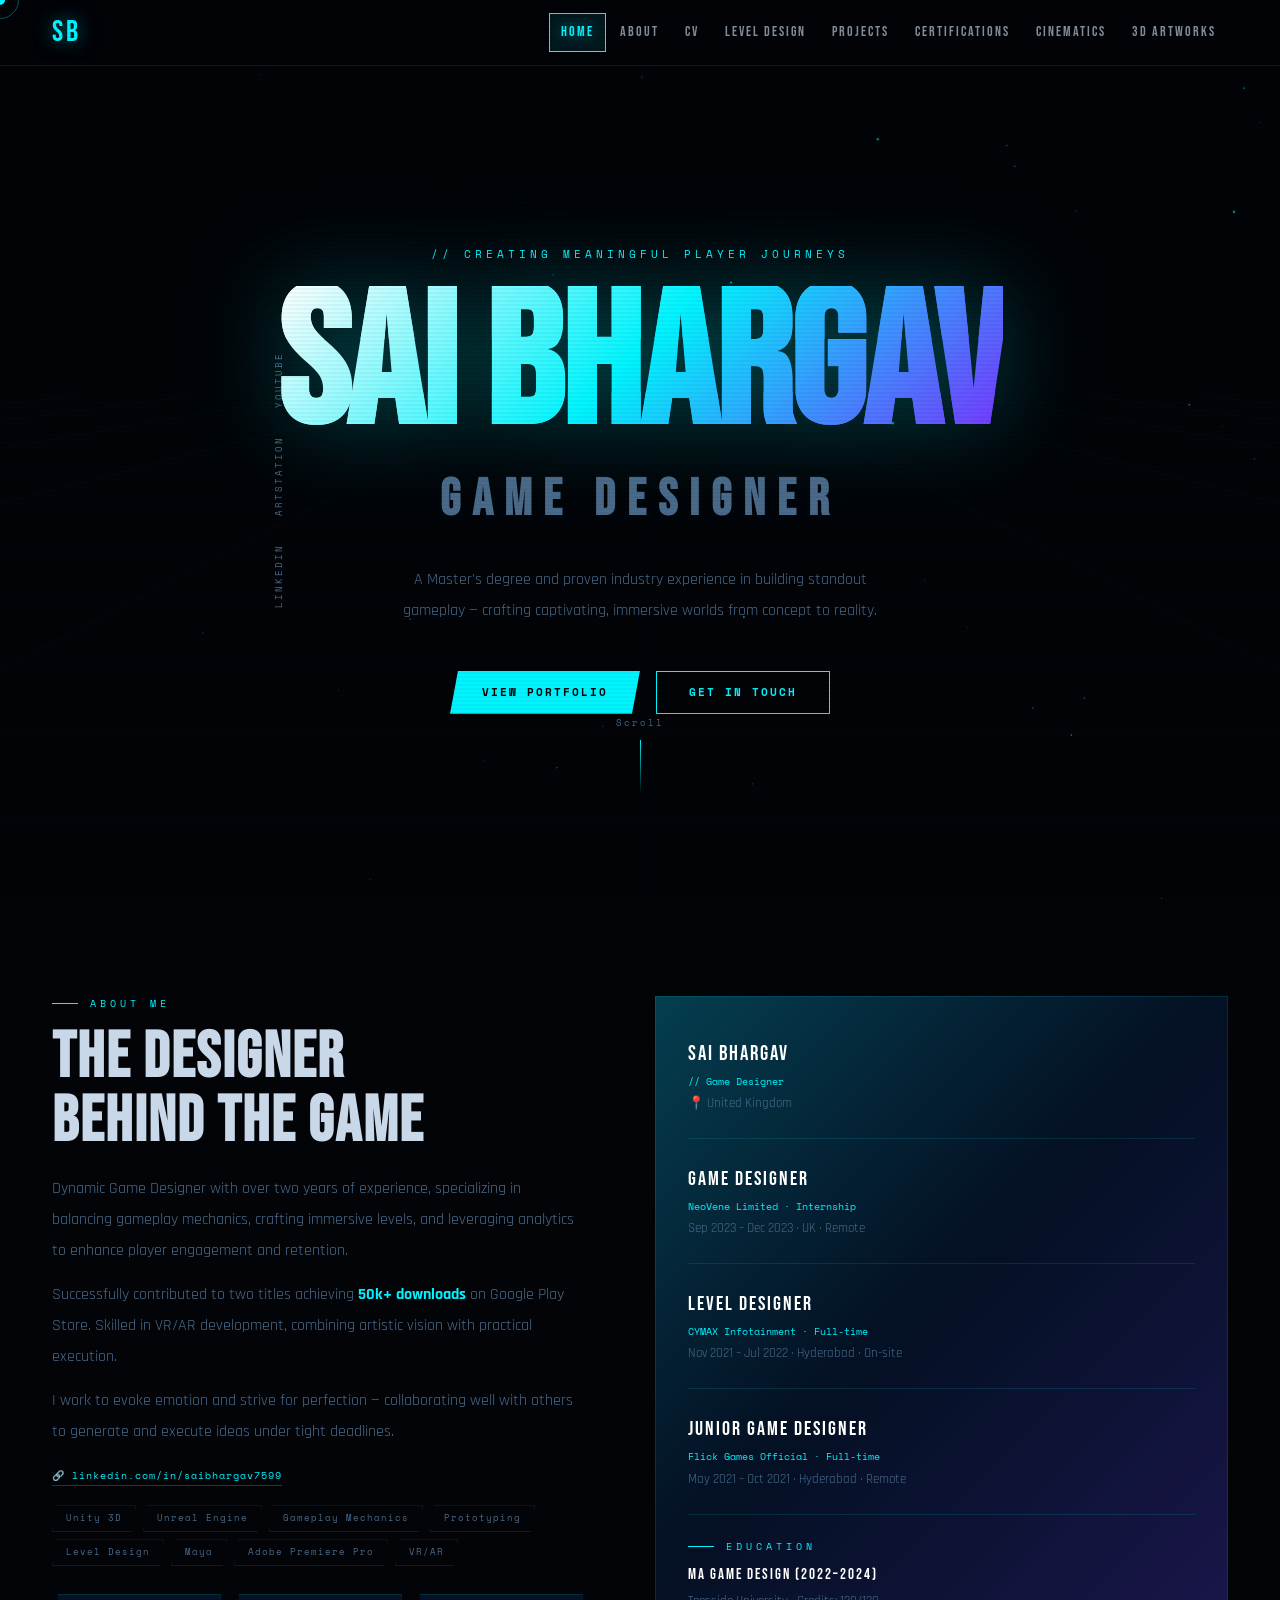
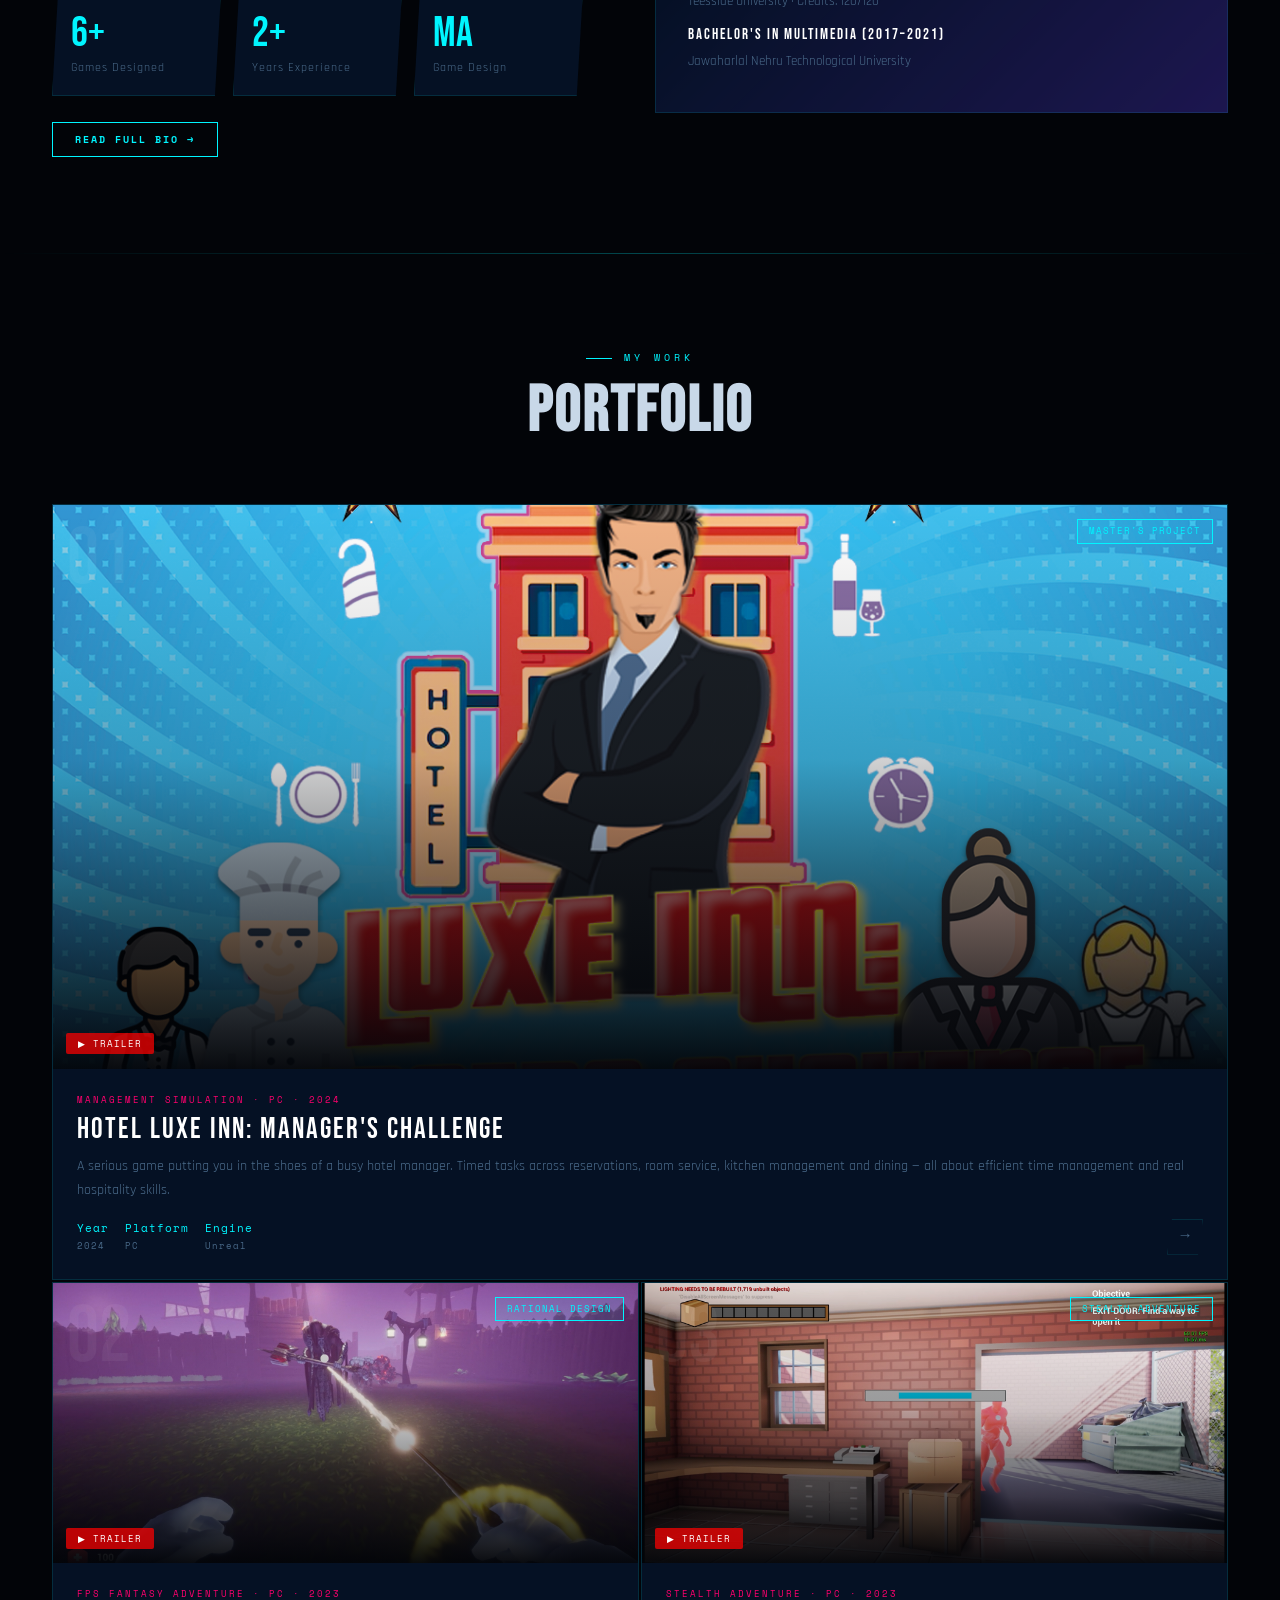
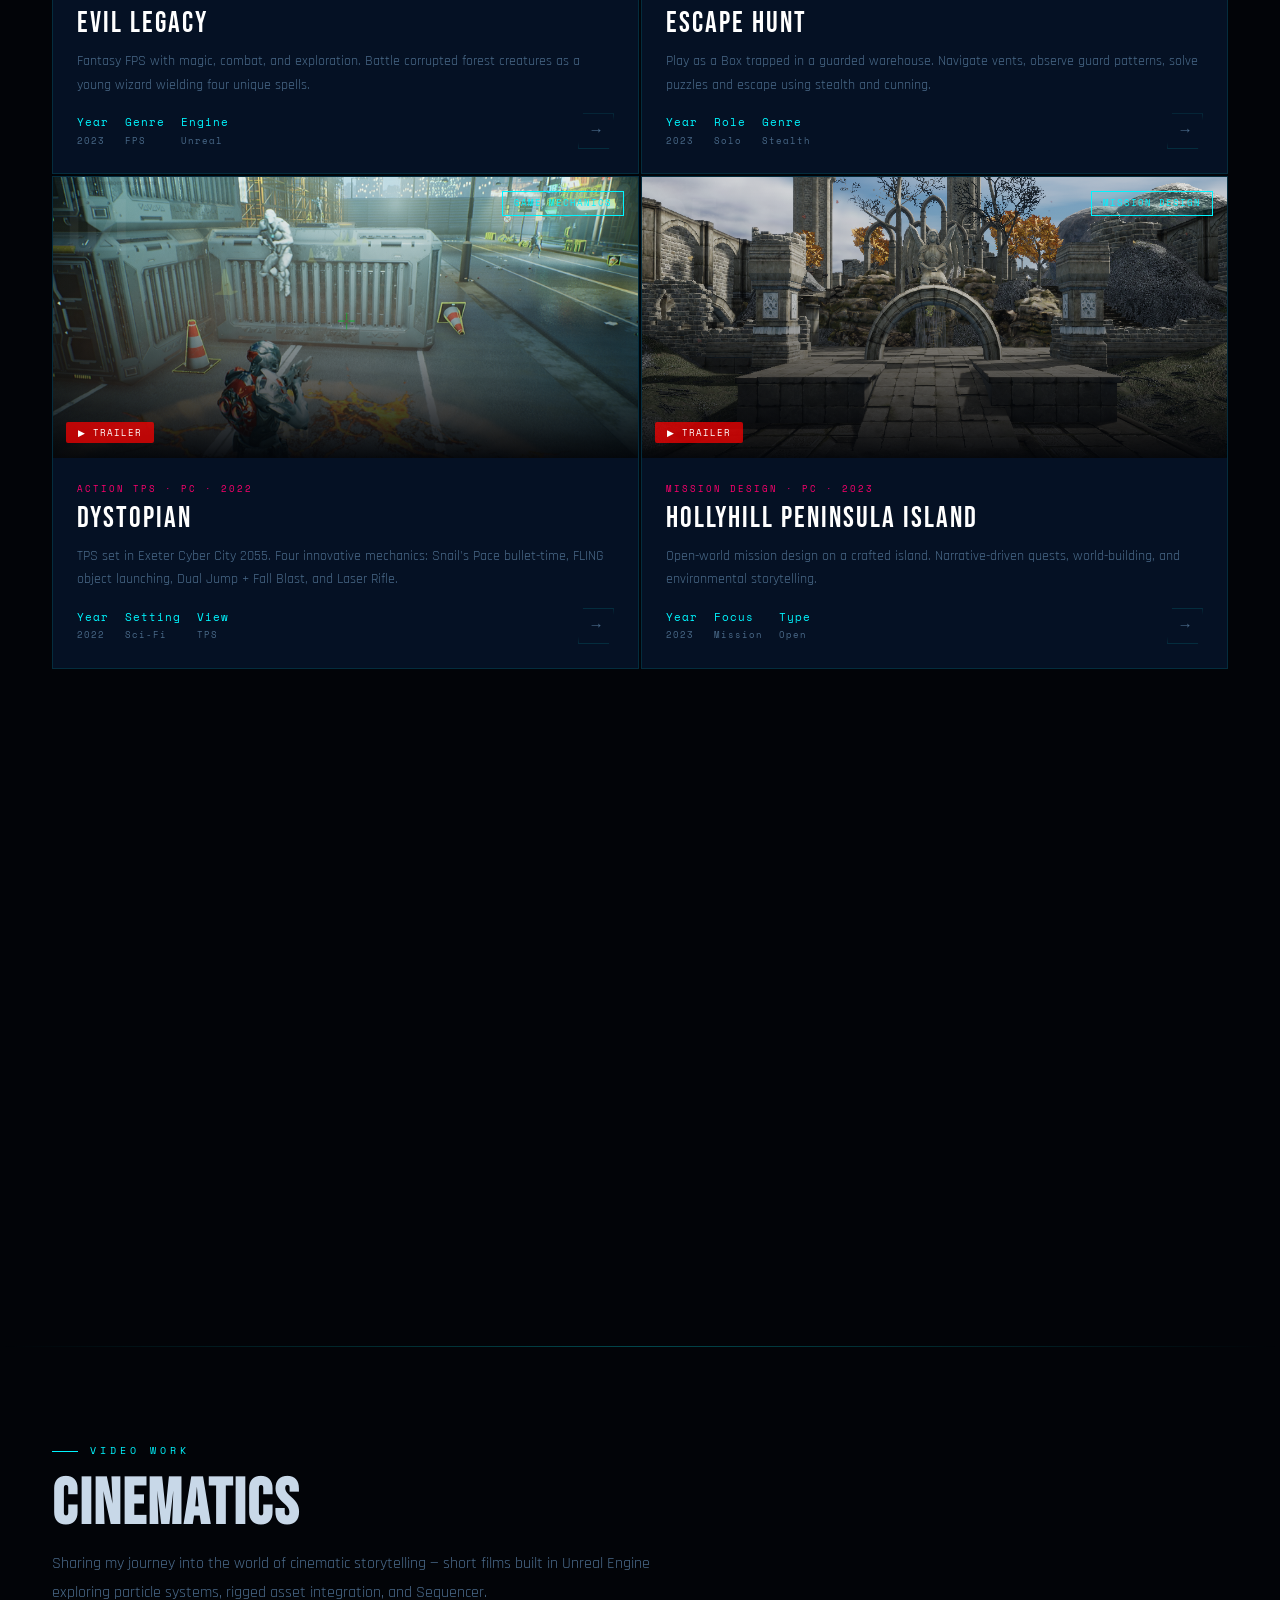
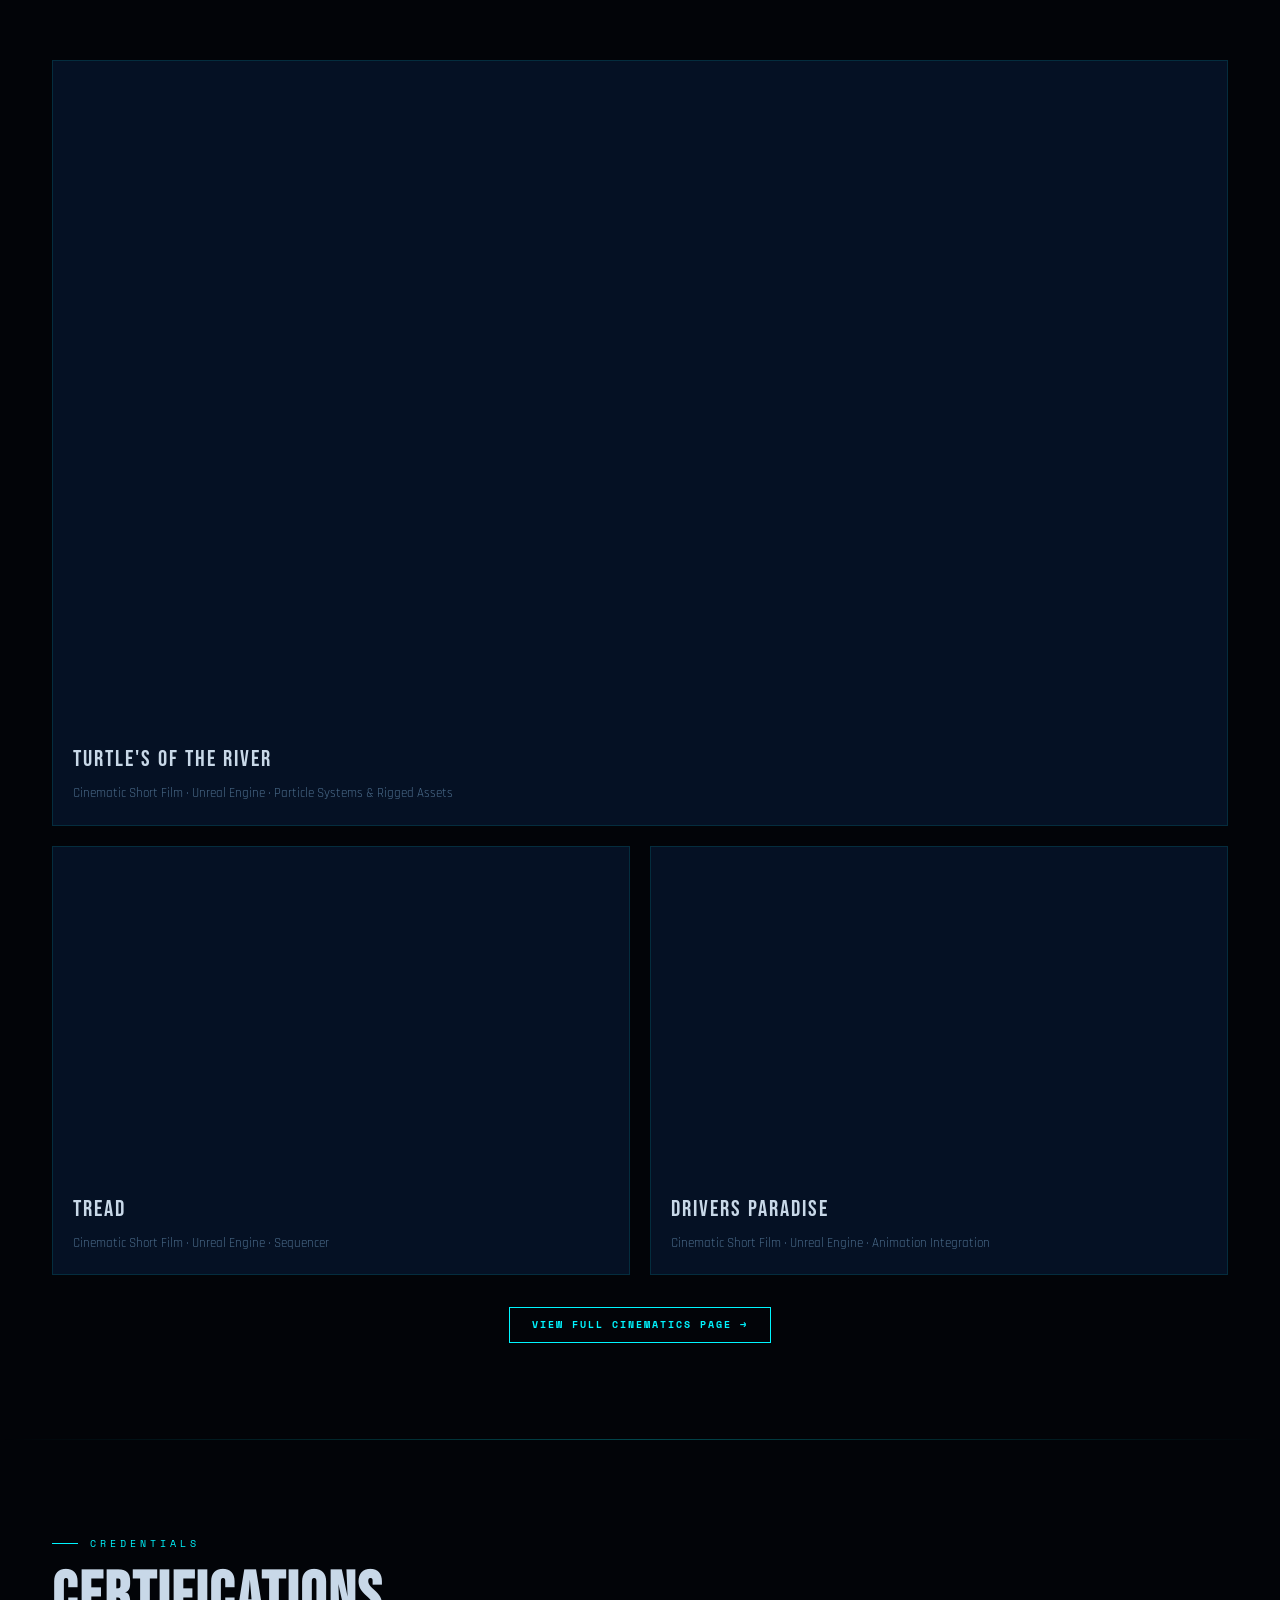
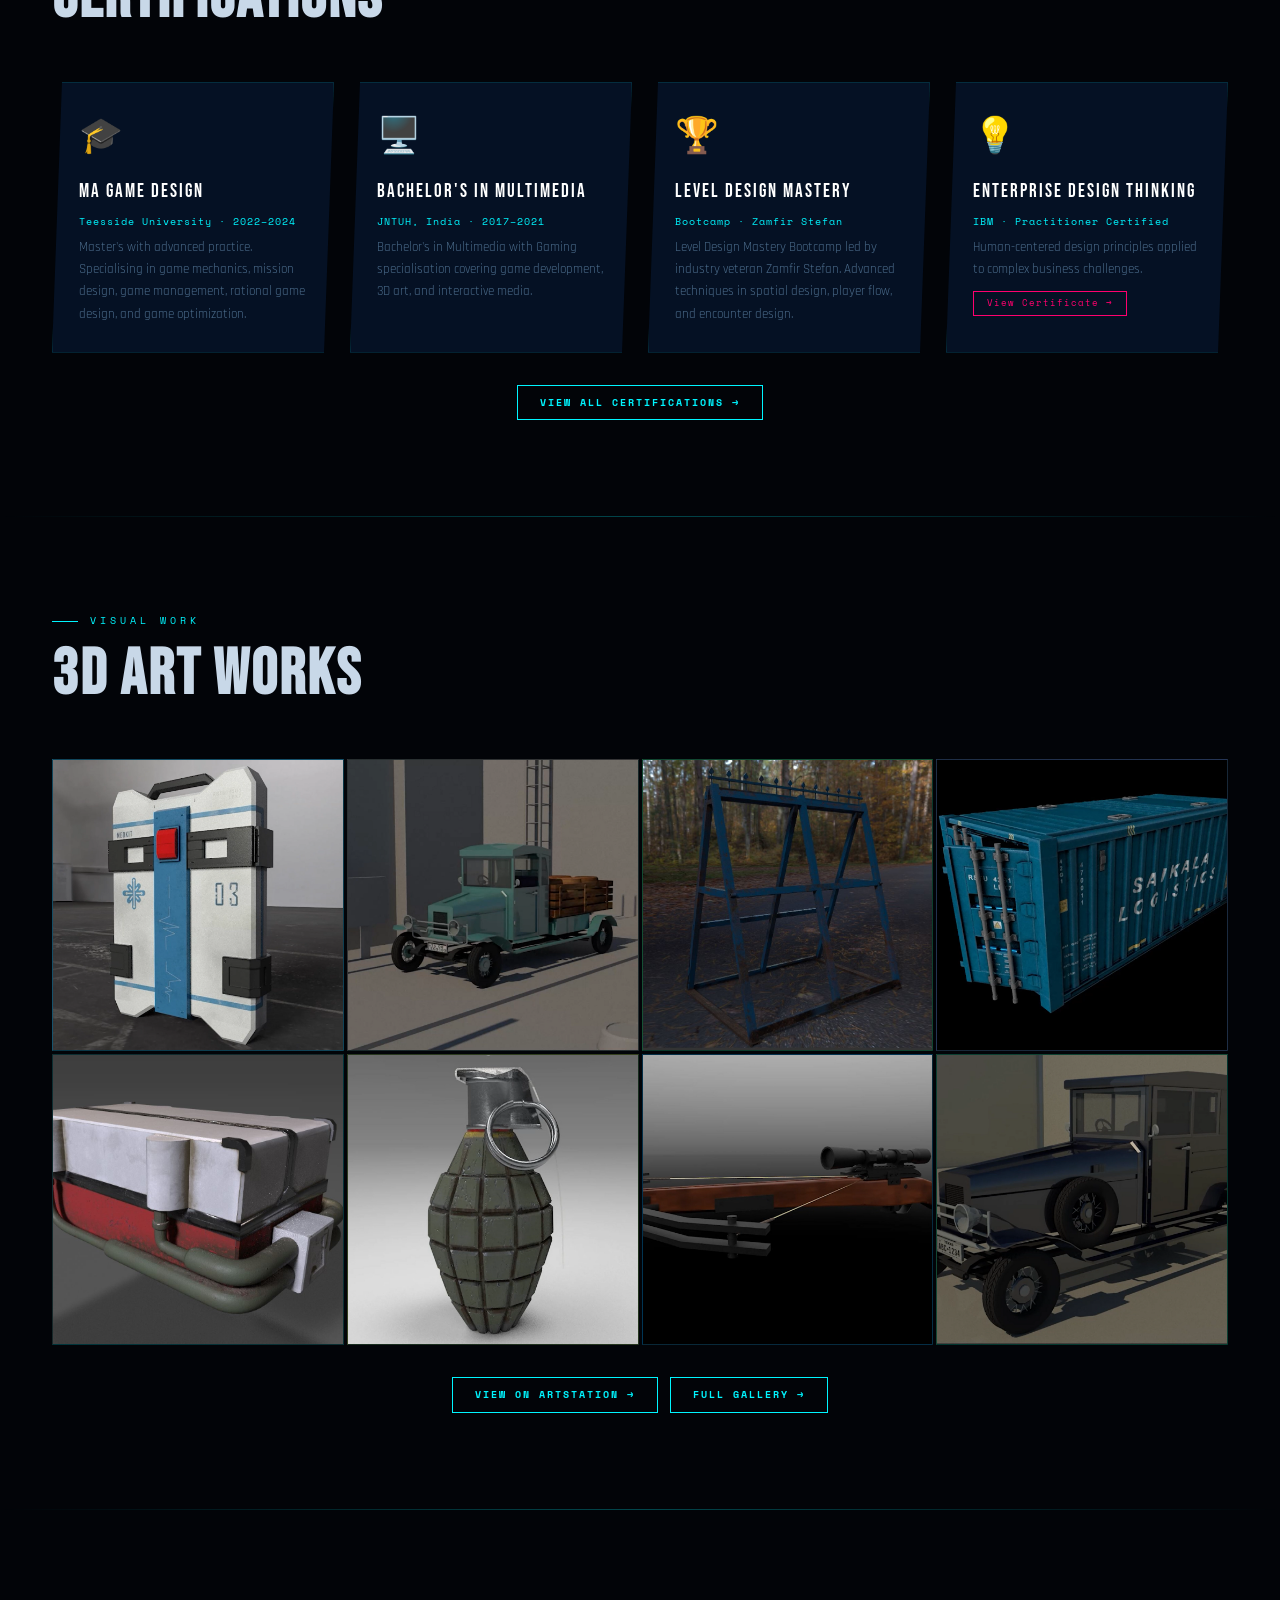
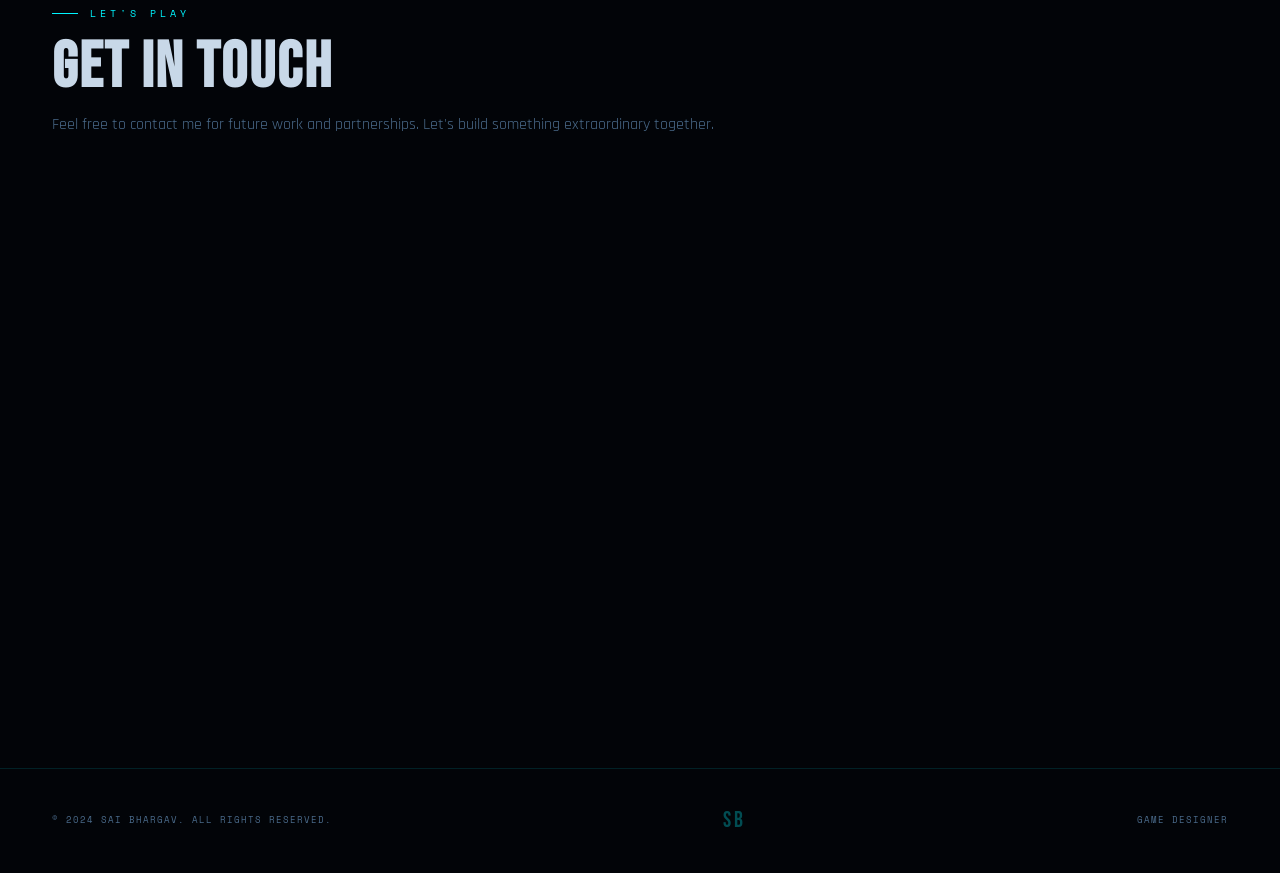
==== index.html @ f1080374 "Update index.html" ====
<!DOCTYPE html>
<html lang="en">
<head>
<meta charset="UTF-8"><meta name="viewport" content="width=device-width,initial-scale=1">
<title>Sai Bhargav — Game Designer</title>
<meta name="description" content="Sai Bhargav — Game Designer. MA Game Design. Unity · Unreal · Level Design.">
<link rel="stylesheet" href="assets/shared.css">
<style>
/* HERO */
#home{min-height:100vh;display:flex;align-items:center;justify-content:center;padding:140px 52px 80px;overflow:hidden;position:relative;z-index:1}
.hero-inner{text-align:center;position:relative;max-width:900px}
.hero-tag{font-family:'Space Mono',monospace;font-size:.68rem;letter-spacing:4px;color:var(--c);text-transform:uppercase;margin-bottom:22px;display:block;opacity:0;animation:fu .8s .2s forwards}
.hero-name{font-family:'Bebas Neue',sans-serif;font-size:clamp(5rem,15vw,14rem);line-height:.84;letter-spacing:-2px;position:relative;background:linear-gradient(135deg,#fff 0%,var(--c) 48%,var(--c3) 100%);-webkit-background-clip:text;-webkit-text-fill-color:transparent;background-clip:text;filter:drop-shadow(0 0 46px rgba(0,245,255,.28));opacity:0;animation:fu .8s .4s forwards}
.hero-name::before,.hero-name::after{content:attr(data-t);position:absolute;inset:0;background:inherit;-webkit-background-clip:text;background-clip:text;-webkit-text-fill-color:transparent}
.hero-name::before{animation:g1 5s infinite;clip-path:polygon(0 0,100% 0,100% 33%,0 33%)}
.hero-name::after{animation:g2 5s infinite;clip-path:polygon(0 66%,100% 66%,100% 100%,0 100%)}
.hero-sub-t{font-family:'Bebas Neue',sans-serif;font-size:clamp(1.5rem,4vw,3.2rem);letter-spacing:12px;color:var(--dim);margin-top:12px;opacity:0;animation:fu .8s .6s forwards}
.hero-desc{margin:24px auto 0;font-size:1.02rem;color:var(--dim);max-width:500px;line-height:1.9;opacity:0;animation:fu .8s .8s forwards}
.hero-ctas{margin-top:44px;display:flex;gap:16px;justify-content:center;flex-wrap:wrap;opacity:0;animation:fu .8s 1s forwards}
.hero-soc{position:absolute;left:-126px;top:50%;transform:translateY(-50%) rotate(-90deg);display:flex;gap:28px;opacity:0;animation:fi 1s 1.3s forwards}
.hero-soc a{font-family:'Space Mono',monospace;font-size:.56rem;letter-spacing:2px;color:var(--dim);text-transform:uppercase;transition:color .3s}
.hero-soc a:hover{color:var(--c)}
.scroll-hint{position:absolute;bottom:-80px;left:50%;transform:translateX(-50%);display:flex;flex-direction:column;align-items:center;gap:9px;opacity:0;animation:fi 1s 1.6s forwards}
.scroll-hint span{font-family:'Space Mono',monospace;font-size:.56rem;letter-spacing:2px;color:var(--dim)}
.scroll-line{width:1px;height:54px;background:linear-gradient(to bottom,var(--c),transparent);animation:sp 2s infinite}

/* ABOUT */
#about .inner{display:grid;grid-template-columns:1fr 1.08fr;gap:72px;align-items:start}
.about-text p{font-size:1.02rem;color:var(--dim);line-height:1.9;margin-bottom:13px}
.tags{display:flex;flex-wrap:wrap;gap:7px;margin-top:18px}
.tag{padding:5px 13px;border:1px solid var(--bdr);font-family:'Space Mono',monospace;font-size:.58rem;color:var(--dim);letter-spacing:1px;clip-path:polygon(4px 0%,100% 0%,calc(100% - 4px) 100%,0% 100%);transition:all .3s}
.tag:hover{border-color:var(--c);color:var(--c);background:rgba(0,245,255,.05)}
.stats{display:grid;grid-template-columns:repeat(3,1fr);gap:12px;margin-top:28px}
.stat{border:1px solid var(--bdr);padding:18px;background:var(--card);clip-path:polygon(6px 0%,100% 0%,calc(100% - 6px) 100%,0% 100%);transition:border-color .3s,transform .3s}
.stat:hover{border-color:var(--c);transform:translateY(-4px)}
.stat-n{font-family:'Bebas Neue',sans-serif;font-size:2.6rem;color:var(--c);line-height:1}
.stat-l{font-size:.76rem;color:var(--dim);letter-spacing:1px;margin-top:3px}
/* exp card */
.exp-card{perspective:900px}
.exp-card-inner{padding:40px 32px;background:var(--card);border:1px solid var(--bdr);transform-style:preserve-3d;transition:transform .12s;position:relative}
.exp-card-inner::before{content:'';position:absolute;inset:-1px;z-index:-1;background:linear-gradient(135deg,var(--c),transparent 44%,var(--c3));opacity:.2}
.exp-item{margin-bottom:24px;padding-bottom:24px;border-bottom:1px solid var(--bdr)}
.exp-item:last-child{border:none;margin:0;padding:0}
.exp-role{font-family:'Bebas Neue',sans-serif;font-size:1.28rem;letter-spacing:2px;color:#fff}
.exp-co{font-family:'Space Mono',monospace;font-size:.64rem;color:var(--c);margin-top:3px}
.exp-per{font-size:.82rem;color:var(--dim);margin-top:3px}

/* PORTFOLIO GRID */
#portfolio .ph{text-align:center;margin-bottom:60px}
.games{display:grid;grid-template-columns:repeat(2,1fr);gap:2px}
.gc{position:relative;overflow:hidden;background:var(--card);border:1px solid var(--bdr);cursor:pointer;transform-style:preserve-3d;transition:border-color .4s,transform .4s,box-shadow .4s}
.gc:hover{border-color:var(--c);transform:translateY(-7px) scale(1.01);box-shadow:var(--glow)}
.gc.s2{grid-column:span 2}
.gt{width:100%;padding-top:48%;position:relative;overflow:hidden}
.gt-bg{position:absolute;inset:0;transition:transform .6s;background-size:cover;background-position:center}
.gc:hover .gt-bg{transform:scale(1.07)}
.gt-ov{position:absolute;inset:0;background:linear-gradient(to top,rgba(2,4,8,.97) 0%,rgba(2,4,8,.18) 55%,transparent 100%)}
.gt-n{position:absolute;top:14px;left:14px;font-family:'Bebas Neue',sans-serif;font-size:5rem;color:rgba(255,255,255,.05);line-height:1;z-index:1}
.gt-b{position:absolute;top:14px;right:14px;padding:4px 11px;background:rgba(0,245,255,.08);border:1px solid var(--c);font-family:'Space Mono',monospace;font-size:.56rem;color:var(--c);letter-spacing:1px;z-index:2}
.gt-yt{position:absolute;bottom:13px;left:13px;z-index:3}
.yt-pill{padding:4px 12px;background:rgba(255,0,0,.72);font-family:'Space Mono',monospace;font-size:.54rem;color:#fff;letter-spacing:1px;border-radius:2px;text-decoration:none;transition:background .3s}
.yt-pill:hover{background:rgba(255,0,0,1)}
.gi{padding:24px}
.gi-genre{font-family:'Space Mono',monospace;font-size:.58rem;color:var(--c2);letter-spacing:2px;text-transform:uppercase;margin-bottom:6px}
.gi-name{font-family:'Bebas Neue',sans-serif;font-size:1.8rem;letter-spacing:2px;color:#fff;line-height:1.1;margin-bottom:10px}
.gi-desc{font-size:.87rem;color:var(--dim);line-height:1.7;margin-bottom:16px;display:-webkit-box;-webkit-line-clamp:3;-webkit-box-orient:vertical;overflow:hidden}
.gi-meta{display:flex;gap:16px;align-items:center}
.gmi{font-family:'Space Mono',monospace;font-size:.56rem;color:var(--dim);letter-spacing:1px}
.gmi span{color:var(--c);display:block;font-size:.68rem;margin-bottom:2px}
.garr{margin-left:auto;width:36px;height:36px;border:1px solid var(--bdr);display:flex;align-items:center;justify-content:center;clip-path:polygon(5px 0%,100% 0%,calc(100% - 5px) 100%,0% 100%);transition:all .3s;color:var(--dim);font-size:.95rem}
.gc:hover .garr{background:var(--c);color:var(--bg);border-color:var(--c)}

/* CINEMATICS */
#cinematics .cg{display:grid;grid-template-columns:1fr 1fr;gap:20px;margin-top:52px}
.vc{border:1px solid var(--bdr);background:var(--card);overflow:hidden;transition:border-color .3s,transform .3s}
.vc:hover{border-color:var(--c);transform:translateY(-4px);box-shadow:var(--glow)}
.vc.big{grid-column:span 2}
.vt{width:100%;padding-top:56.25%;position:relative}
.vt iframe{position:absolute;inset:0;width:100%;height:100%;border:none}
.vi{padding:20px}
.vi-t{font-family:'Bebas Neue',sans-serif;font-size:1.45rem;letter-spacing:2px;margin-bottom:5px}
.vi-s{font-size:.84rem;color:var(--dim)}

/* CERTS */
.cert-grid{display:grid;grid-template-columns:repeat(auto-fill,minmax(250px,1fr));gap:16px;margin-top:52px}
.cert-card{padding:26px;background:var(--card);border:1px solid var(--bdr);clip-path:polygon(10px 0%,100% 0%,calc(100% - 10px) 100%,0% 100%);transition:all .32s;position:relative;overflow:hidden}
.cert-card::before{content:'';position:absolute;top:0;left:0;right:0;height:2px;background:linear-gradient(to right,var(--c),var(--c3));transform:scaleX(0);transition:transform .4s;transform-origin:left}
.cert-card:hover{border-color:var(--c);transform:translateY(-4px);box-shadow:var(--glow)}
.cert-card:hover::before{transform:scaleX(1)}
.cert-icon{font-size:2.2rem;margin-bottom:12px}
.cert-name{font-family:'Bebas Neue',sans-serif;font-size:1.2rem;letter-spacing:2px;color:#fff;margin-bottom:6px}
.cert-iss{font-family:'Space Mono',monospace;font-size:.6rem;color:var(--c);letter-spacing:1px;margin-bottom:8px}
.cert-desc{font-size:.84rem;color:var(--dim);line-height:1.65}
.cert-link{display:inline-block;margin-top:10px;padding:4px 13px;border:1px solid var(--c2);font-family:'Space Mono',monospace;font-size:.56rem;color:var(--c2);letter-spacing:1px;transition:all .3s}
.cert-link:hover{background:var(--c2);color:var(--bg)}

/* 3D ART */
.art-grid{display:grid;grid-template-columns:repeat(4,1fr);gap:3px;margin-top:52px}
.art-item{position:relative;overflow:hidden;aspect-ratio:1;background:var(--card);border:1px solid var(--bdr);cursor:zoom-in;transition:all .4s}
.art-item:hover{border-color:var(--c);z-index:2;transform:scale(1.03)}
.art-thumb{width:100%;height:100%;object-fit:cover;display:block;transition:transform .5s;position:absolute;inset:0}
.art-item:hover .art-thumb{transform:scale(1.1)}
.art-ov{position:absolute;inset:0;background:linear-gradient(to top,rgba(2,4,8,.92),transparent);opacity:0;transition:opacity .3s;display:flex;flex-direction:column;align-items:center;justify-content:flex-end;padding:14px;text-align:center}
.art-item:hover .art-ov{opacity:1}
.art-label{font-family:'Bebas Neue',sans-serif;font-size:1rem;letter-spacing:2px;color:#fff;margin-bottom:4px}
.art-sub{font-family:'Space Mono',monospace;font-size:.54rem;color:var(--c);letter-spacing:1px}
/* fallback gradients */
.a1{background:linear-gradient(135deg,#0a1a2a,#1a3d5a)}
.a2{background:linear-gradient(135deg,#1a0a0a,#3d1a1a)}
.a3{background:linear-gradient(135deg,#0a1a0a,#1a3d1a)}
.a4{background:linear-gradient(135deg,#1a0a1a,#2a1a3d)}
.a5{background:linear-gradient(135deg,#001a20,#1a0a0a)}
.a6{background:linear-gradient(135deg,#1a1000,#3d2800)}
.a7{background:linear-gradient(135deg,#0a0a1a,#001a3d)}
.a8{background:linear-gradient(135deg,#001810,#183018)}

/* CONTACT */
#contact .cg{display:grid;grid-template-columns:1fr 1fr;gap:52px;margin-top:52px}
.ci{margin-bottom:24px}
.ci-l{font-family:'Space Mono',monospace;font-size:.57rem;color:var(--dim);letter-spacing:2px;text-transform:uppercase;margin-bottom:6px}
.ci-v{font-family:'Bebas Neue',sans-serif;font-size:1.2rem;letter-spacing:2px;color:var(--c)}
.cl{display:flex;flex-direction:column;gap:10px;margin-top:24px}
.clink{padding:11px 18px;border:1px solid var(--bdr);display:flex;align-items:center;gap:10px;color:var(--txt);font-family:'Space Mono',monospace;font-size:.64rem;letter-spacing:1px;transition:all .3s;clip-path:polygon(5px 0%,100% 0%,calc(100% - 5px) 100%,0% 100%)}
.clink:hover{border-color:var(--c);color:var(--c);background:rgba(0,245,255,.05);transform:translateX(7px)}

/* MODAL */
.modal-ov{position:fixed;inset:0;z-index:700;background:rgba(2,4,8,.96);backdrop-filter:blur(22px);display:flex;align-items:center;justify-content:center;padding:32px;opacity:0;pointer-events:none;transition:opacity .4s}
.modal-ov.open{opacity:1;pointer-events:all}
.modal-box{max-width:860px;width:100%;max-height:90vh;overflow-y:auto;background:var(--bg2);border:1px solid var(--bdr);transform:translateY(26px);transition:transform .4s;scrollbar-width:thin;scrollbar-color:var(--c) transparent}
.modal-ov.open .modal-box{transform:translateY(0)}
.modal-hero{width:100%;padding-top:40%;position:relative;overflow:hidden}
.modal-hero img{position:absolute;inset:0;width:100%;height:100%;object-fit:cover;filter:brightness(.5)}
.mhov{position:absolute;inset:0;background:linear-gradient(to top,var(--bg2) 0%,transparent 60%)}
.mx{position:absolute;top:14px;right:14px;z-index:10;width:42px;height:42px;background:rgba(2,4,8,.85);border:1px solid var(--bdr);color:var(--txt);font-size:1.1rem;cursor:pointer;display:flex;align-items:center;justify-content:center;transition:all .3s}
.mx:hover{border-color:var(--c2);color:var(--c2)}
.mb{padding:32px}
.mtag{display:inline-block;padding:4px 13px;border:1px solid var(--c2);font-family:'Space Mono',monospace;font-size:.56rem;color:var(--c2);letter-spacing:2px;margin-bottom:12px}
.mt{font-family:'Bebas Neue',sans-serif;font-size:clamp(1.9rem,5vw,3.4rem);letter-spacing:3px;line-height:.95;margin-bottom:7px}
.mr{font-family:'Space Mono',monospace;font-size:.64rem;color:var(--c);letter-spacing:2px;margin-bottom:24px}
.mspecs{display:grid;grid-template-columns:repeat(3,1fr);gap:10px;margin-bottom:24px}
.ms{padding:12px;background:rgba(0,245,255,.03);border:1px solid var(--bdr);text-align:center}
.msk{font-family:'Space Mono',monospace;font-size:.5rem;color:var(--dim);letter-spacing:2px;text-transform:uppercase;margin-bottom:5px}
.msv{font-family:'Bebas Neue',sans-serif;font-size:1.15rem;color:var(--c);letter-spacing:2px}
.mdesc{font-size:.97rem;line-height:1.9;color:var(--dim);margin-bottom:24px}
.mmh{font-family:'Bebas Neue',sans-serif;font-size:1.35rem;letter-spacing:3px;color:#fff;margin-bottom:12px;display:flex;align-items:center;gap:12px}
.mmh::after{content:'';flex:1;height:1px;background:var(--bdr)}
.ml{display:flex;flex-direction:column;gap:11px;margin-bottom:24px}
.mech{display:flex;gap:12px;padding:12px;background:rgba(0,245,255,.03);border-left:2px solid var(--c)}
.mech-i{font-size:1.2rem;flex-shrink:0}
.mech-n{font-family:'Bebas Neue',sans-serif;font-size:.98rem;letter-spacing:2px;color:#fff;margin-bottom:3px}
.mech-d{font-size:.82rem;color:var(--dim);line-height:1.55}
.mlinks{display:flex;gap:10px;flex-wrap:wrap;padding-top:20px;border-top:1px solid var(--bdr)}

@media(max-width:860px){
  #about .inner{grid-template-columns:1fr;gap:36px}
  .games{grid-template-columns:1fr}.gc.s2{grid-column:span 1}
  #cinematics .cg{grid-template-columns:1fr}.vc.big{grid-column:span 1}
  .art-grid{grid-template-columns:repeat(2,1fr)}
  #contact .cg{grid-template-columns:1fr}
  .hero-soc{display:none}
  #home{padding:120px 22px 56px}
}
@media(max-width:540px){.art-grid{grid-template-columns:repeat(2,1fr)}}
</style>
</head>
<body>
<div id="cur"></div><div id="crng"></div>
<canvas id="bgc"></canvas>
<div id="pt"></div>

<nav>
  <a href="index.html" class="nav-logo">SB</a>
  <ul class="nav-links">
    <li><a href="#home"  data-s="home" class="act">Home</a></li>
    <li><a href="pages/about.html">About</a></li>
    <li><a href="pages/cv.html">CV</a></li>
    <li><a href="https://saibhargav7599.github.io/operation-blackout/#goal" target="_blank">Level Design</a></li>
    <li><a href="pages/projects.html">Projects</a></li>
    <li><a href="pages/certifications.html">Certifications</a></li>
    <li><a href="pages/cinematics.html">Cinematics</a></li>
    <li><a href="pages/artworks.html">3D Artworks</a></li>
  </ul>
  <button class="ham" id="ham"><span></span><span></span><span></span></button>
</nav>
<div id="mobnav">
  <a href="#home">Home</a><a href="pages/about.html">About</a><a href="pages/cv.html">CV</a>
  <a href="https://saibhargav7599.github.io/operation-blackout/#goal" target="_blank">Level Design</a>
  <a href="pages/projects.html">Projects</a><a href="pages/certifications.html">Certifications</a>
  <a href="pages/cinematics.html">Cinematics</a><a href="pages/artworks.html">3D Artworks</a>
</div>

<main>

<!-- ═══ HERO ═══ -->
<section id="home" class="s">
  <div class="hero-inner">
    <div class="hero-soc">
      <a href="https://www.linkedin.com/in/saibhargav7599" target="_blank">LinkedIn</a>
      <a href="http://sai_bhargav.artstation.com" target="_blank">ArtStation</a>
      <a href="https://youtu.be/WuV2wXUhXF0" target="_blank">YouTube</a>
    </div>
    <span class="hero-tag">// CREATING MEANINGFUL PLAYER JOURNEYS</span>
    <h1 class="hero-name" data-t="SAI BHARGAV">SAI BHARGAV</h1>
    <h2 class="hero-sub-t">Game Designer</h2>
    <p class="hero-desc">A Master's degree and proven industry experience in building standout gameplay — crafting captivating, immersive worlds from concept to reality.</p>
    <div class="hero-ctas">
      <a href="#portfolio" class="btn btn-p">View Portfolio</a>
      <a href="#contact" class="btn btn-g">Get In Touch</a>
    </div>
    <div class="scroll-hint"><span>Scroll</span><div class="scroll-line"></div></div>
  </div>
</section>

<!-- ═══ ABOUT ═══ -->
<section id="about" class="s">
  <div class="wrap">
    <div class="inner">
      <div class="rev">
        <div class="sec-label">About Me</div>
        <h2 class="sec-title">THE DESIGNER<br>BEHIND THE GAME</h2>
        <div class="about-text" style="margin-top:20px">
          <p>Dynamic Game Designer with over two years of experience, specializing in balancing gameplay mechanics, crafting immersive levels, and leveraging analytics to enhance player engagement and retention.</p>
          <p>Successfully contributed to two titles achieving <strong style="color:var(--c)">50k+ downloads</strong> on Google Play Store. Skilled in VR/AR development, combining artistic vision with practical execution.</p>
          <p>I work to evoke emotion and strive for perfection — collaborating well with others to generate and execute ideas under tight deadlines.</p>
        </div>
        <div style="margin-top:14px">
          <a href="https://www.linkedin.com/in/saibhargav7599" target="_blank" style="font-family:'Space Mono',monospace;font-size:.62rem;color:var(--c);letter-spacing:1px;border-bottom:1px solid var(--bdr2);padding-bottom:2px">🔗 linkedin.com/in/saibhargav7599</a>
        </div>
        <div class="tags">
          <span class="tag">Unity 3D</span><span class="tag">Unreal Engine</span>
          <span class="tag">Gameplay Mechanics</span><span class="tag">Prototyping</span>
          <span class="tag">Level Design</span><span class="tag">Maya</span>
          <span class="tag">Adobe Premiere Pro</span><span class="tag">VR/AR</span>
        </div>
        <div class="stats">
          <div class="stat rev d1"><div class="stat-n">6+</div><div class="stat-l">Games Designed</div></div>
          <div class="stat rev d2"><div class="stat-n">2+</div><div class="stat-l">Years Experience</div></div>
          <div class="stat rev d3"><div class="stat-n">MA</div><div class="stat-l">Game Design</div></div>
        </div>
        <div style="margin-top:26px">
          <a href="pages/about.html" class="btn btn-g btn-sm">Read Full Bio →</a>
        </div>
      </div>
      <!-- Right — 3D tilt + real photo -->
      <div class="rev-r d2">
        <div class="exp-card" id="expc">
          <div class="exp-card-inner" id="expi">
            <!-- Profile photo -->
            <div style="display:flex;align-items:center;gap:16px;margin-bottom:24px;padding-bottom:24px;border-bottom:1px solid var(--bdr)">
              <img src="pages/mypicture1.jpeg" alt="Sai Bhargav"
                style="width:80px;height:80px;border-radius:50%;object-fit:cover;border:2px solid var(--c);box-shadow:0 0 18px rgba(0,245,255,.3);flex-shrink:0"
                onerror="this.style.display='none'">
              <div>
                <div style="font-family:'Bebas Neue',sans-serif;font-size:1.3rem;letter-spacing:2px;color:#fff">SAI BHARGAV</div>
                <div style="font-family:'Space Mono',monospace;font-size:.62rem;color:var(--c);margin-top:4px">// Game Designer</div>
                <div style="font-size:.82rem;color:var(--dim);margin-top:3px">📍 United Kingdom</div>
              </div>
            </div>
            <div class="exp-item">
              <div class="exp-role">Game Designer</div>
              <div class="exp-co">NeoVene Limited · Internship</div>
              <div class="exp-per">Sep 2023 – Dec 2023 · UK · Remote</div>
            </div>
            <div class="exp-item">
              <div class="exp-role">Level Designer</div>
              <div class="exp-co">CYMAX Infotainment · Full-time</div>
              <div class="exp-per">Nov 2021 – Jul 2022 · Hyderabad · On-site</div>
            </div>
            <div class="exp-item">
              <div class="exp-role">Junior Game Designer</div>
              <div class="exp-co">Flick Games Official · Full-time</div>
              <div class="exp-per">May 2021 – Oct 2021 · Hyderabad · Remote</div>
            </div>
            <div style="margin-top:20px">
              <div class="sec-label" style="margin-bottom:9px">Education</div>
              <div class="exp-role" style="font-size:.96rem;margin-bottom:3px">MA Game Design (2022–2024)</div>
              <div class="exp-per" style="margin-bottom:11px">Teesside University · Credits: 120/120</div>
              <div class="exp-role" style="font-size:.96rem;margin-bottom:3px">Bachelor's in Multimedia (2017–2021)</div>
              <div class="exp-per">Jawaharlal Nehru Technological University</div>
            </div>
          </div>
        </div>
      </div>
    </div>
  </div>
</section>

<div class="divider s"></div>

<!-- ═══ PORTFOLIO ═══ -->
<section id="portfolio" class="s">
  <div class="wrap">
    <div class="ph rev">
      <div class="sec-label" style="justify-content:center">My Work</div>
      <h2 class="sec-title">PORTFOLIO</h2>
    </div>
    <div class="games">

      <!-- 01 Hotel Luxe Inn -->
      <div class="gc s2 rev" onclick="openM('hotel')">
        <div class="gt">
          <div class="gt-bg" style="background-image:url('pages/LuxeInn.png');background-color:#140228"></div>
          <div class="gt-ov"></div><div class="gt-n">01</div><div class="gt-b">MASTER'S PROJECT</div>
          <div class="gt-yt"><a href="https://youtu.be/xCHTsjbmJTY" target="_blank" onclick="event.stopPropagation()" class="yt-pill">▶ TRAILER</a></div>
        </div>
        <div class="gi">
          <div class="gi-genre">Management Simulation · PC · 2024</div>
          <div class="gi-name">HOTEL LUXE INN: MANAGER'S CHALLENGE</div>
          <div class="gi-desc">A serious game putting you in the shoes of a busy hotel manager. Timed tasks across reservations, room service, kitchen management and dining — all about efficient time management and real hospitality skills.</div>
          <div class="gi-meta">
            <div class="gmi"><span>Year</span>2024</div><div class="gmi"><span>Platform</span>PC</div><div class="gmi"><span>Engine</span>Unreal</div>
            <div class="garr">→</div>
          </div>
        </div>
      </div>

      <!-- 02 Evil Legacy -->
      <div class="gc rev d1" onclick="openM('evil')">
        <div class="gt">
          <div class="gt-bg" style="background-image:url('pages/Evillegacy.png');background-color:#081508"></div>
          <div class="gt-ov"></div><div class="gt-n">02</div><div class="gt-b">RATIONAL DESIGN</div>
          <div class="gt-yt"><a href="https://youtu.be/Bc49S2FR3qk" target="_blank" onclick="event.stopPropagation()" class="yt-pill">▶ TRAILER</a></div>
        </div>
        <div class="gi">
          <div class="gi-genre">FPS Fantasy Adventure · PC · 2023</div>
          <div class="gi-name">EVIL LEGACY</div>
          <div class="gi-desc">Fantasy FPS with magic, combat, and exploration. Battle corrupted forest creatures as a young wizard wielding four unique spells.</div>
          <div class="gi-meta">
            <div class="gmi"><span>Year</span>2023</div><div class="gmi"><span>Genre</span>FPS</div><div class="gmi"><span>Engine</span>Unreal</div>
            <div class="garr">→</div>
          </div>
        </div>
      </div>

      <!-- 03 Escape Hunt -->
      <div class="gc rev d2" onclick="openM('escape')">
        <div class="gt">
          <div class="gt-bg" style="background-image:url('pages/Escapehunt.png');background-color:#181800"></div>
          <div class="gt-ov"></div><div class="gt-n">03</div><div class="gt-b">STEALTH ADVENTURE</div>
          <div class="gt-yt"><a href="https://youtu.be/lqwcb-ts59o4" target="_blank" onclick="event.stopPropagation()" class="yt-pill">▶ TRAILER</a></div>
        </div>
        <div class="gi">
          <div class="gi-genre">Stealth Adventure · PC · 2023</div>
          <div class="gi-name">ESCAPE HUNT</div>
          <div class="gi-desc">Play as a Box trapped in a guarded warehouse. Navigate vents, observe guard patterns, solve puzzles and escape using stealth and cunning.</div>
          <div class="gi-meta">
            <div class="gmi"><span>Year</span>2023</div><div class="gmi"><span>Role</span>Solo</div><div class="gmi"><span>Genre</span>Stealth</div>
            <div class="garr">→</div>
          </div>
        </div>
      </div>

      <!-- 04 Dystopian -->
      <div class="gc rev d1" onclick="openM('dystopian')">
        <div class="gt">
          <div class="gt-bg" style="background-image:url('pages/Dystopian.png');background-color:#080818"></div>
          <div class="gt-ov"></div><div class="gt-n">04</div><div class="gt-b">GAME MECHANICS</div>
          <div class="gt-yt"><a href="https://youtu.be/FyTiHAGFq24" target="_blank" onclick="event.stopPropagation()" class="yt-pill">▶ TRAILER</a></div>
        </div>
        <div class="gi">
          <div class="gi-genre">Action TPS · PC · 2022</div>
          <div class="gi-name">DYSTOPIAN</div>
          <div class="gi-desc">TPS set in Exeter Cyber City 2055. Four innovative mechanics: Snail's Pace bullet-time, FLING object launching, Dual Jump + Fall Blast, and Laser Rifle.</div>
          <div class="gi-meta">
            <div class="gmi"><span>Year</span>2022</div><div class="gmi"><span>Setting</span>Sci-Fi</div><div class="gmi"><span>View</span>TPS</div>
            <div class="garr">→</div>
          </div>
        </div>
      </div>

      <!-- 05 Hollyhill -->
      <div class="gc rev d2" onclick="openM('hollyhill')">
        <div class="gt">
          <div class="gt-bg" style="background-image:url('pages/Missiondesign.png');background-color:#001810"></div>
          <div class="gt-ov"></div><div class="gt-n">05</div><div class="gt-b">MISSION DESIGN</div>
          <div class="gt-yt"><a href="https://youtu.be/CTgqu1qcPm8" target="_blank" onclick="event.stopPropagation()" class="yt-pill">▶ TRAILER</a></div>
        </div>
        <div class="gi">
          <div class="gi-genre">Mission Design · PC · 2023</div>
          <div class="gi-name">HOLLYHILL PENINSULA ISLAND</div>
          <div class="gi-desc">Open-world mission design on a crafted island. Narrative-driven quests, world-building, and environmental storytelling.</div>
          <div class="gi-meta">
            <div class="gmi"><span>Year</span>2023</div><div class="gmi"><span>Focus</span>Mission</div><div class="gmi"><span>Type</span>Open</div>
            <div class="garr">→</div>
          </div>
        </div>
      </div>

      <!-- 06 Persona -->
      <div class="gc rev d3" onclick="openM('persona')">
        <div class="gt">
          <div class="gt-bg" style="background-image:url('pages/Persona.png');background-color:#180606"></div>
          <div class="gt-ov"></div><div class="gt-n">06</div><div class="gt-b">LEAD DESIGNER</div>
          <div class="gt-yt"><a href="https://youtu.be/4iclQtB6GZg" target="_blank" onclick="event.stopPropagation()" class="yt-pill">▶ TRAILER</a></div>
        </div>
        <div class="gi">
          <div class="gi-genre">Visual Novel · PC · 2019</div>
          <div class="gi-name">PERSONA</div>
          <div class="gi-desc">Dark detective visual novel. A woman confesses to triple homicide — no bodies found. Navigate a twisting psychological investigation where your Fear is your killer.</div>
          <div class="gi-meta">
            <div class="gmi"><span>Year</span>2019</div><div class="gmi"><span>Genre</span>Visual Novel</div><div class="gmi"><span>Role</span>Lead</div>
            <div class="garr">→</div>
          </div>
        </div>
      </div>

    </div>
    <div style="text-align:center;margin-top:44px" class="rev">
      <a href="pages/projects.html" class="btn btn-g">View All Projects →</a>
    </div>
  </div>
</section>

<div class="divider s"></div>

<!-- ═══ CINEMATICS ═══ -->
<section id="cinematics" class="s">
  <div class="wrap">
    <div class="rev">
      <div class="sec-label">Video Work</div>
      <h2 class="sec-title">CINEMATICS</h2>
      <p style="margin-top:13px;color:var(--dim);font-size:1rem;max-width:640px;line-height:1.8">Sharing my journey into the world of cinematic storytelling — short films built in Unreal Engine exploring particle systems, rigged asset integration, and Sequencer.</p>
    </div>
    <div class="cg">
      <div class="vc big rev d1">
        <div class="vt"><iframe src="https://www.youtube.com/embed/MtHFH9TKUNU" allowfullscreen allow="accelerometer; autoplay; clipboard-write; encrypted-media; gyroscope; picture-in-picture" title="Turtles of the River"></iframe></div>
        <div class="vi"><div class="vi-t">TURTLE'S OF THE RIVER</div><div class="vi-s">Cinematic Short Film · Unreal Engine · Particle Systems & Rigged Assets</div></div>
      </div>
      <div class="vc rev d2">
        <div class="vt"><iframe src="https://www.youtube.com/embed/H4q071MfOUA" allowfullscreen allow="accelerometer; autoplay; clipboard-write; encrypted-media; gyroscope; picture-in-picture" title="Tread"></iframe></div>
        <div class="vi"><div class="vi-t">TREAD</div><div class="vi-s">Cinematic Short Film · Unreal Engine · Sequencer</div></div>
      </div>
      <div class="vc rev d3">
        <div class="vt"><iframe src="https://www.youtube.com/embed/R0u9nKQDk5s" allowfullscreen allow="accelerometer; autoplay; clipboard-write; encrypted-media; gyroscope; picture-in-picture" title="Drivers Paradise"></iframe></div>
        <div class="vi"><div class="vi-t">DRIVERS PARADISE</div><div class="vi-s">Cinematic Short Film · Unreal Engine · Animation Integration</div></div>
      </div>
    </div>
    <div style="text-align:center;margin-top:32px" class="rev"><a href="pages/cinematics.html" class="btn btn-g btn-sm">View Full Cinematics Page →</a></div>
  </div>
</section>

<div class="divider s"></div>

<!-- ═══ CERTIFICATIONS ═══ -->
<section id="certifications" class="s">
  <div class="wrap">
    <div class="rev"><div class="sec-label">Credentials</div><h2 class="sec-title">CERTIFICATIONS</h2></div>
    <div class="cert-grid">
      <div class="cert-card rev">
        <div class="cert-icon">🎓</div>
        <div class="cert-name">MA GAME DESIGN</div>
        <div class="cert-iss">Teesside University · 2022–2024</div>
        <div class="cert-desc">Master's with advanced practice. Specialising in game mechanics, mission design, game management, rational game design, and game optimization.</div>
      </div>
      <div class="cert-card rev d1">
        <div class="cert-icon">🖥️</div>
        <div class="cert-name">BACHELOR'S IN MULTIMEDIA</div>
        <div class="cert-iss">JNTUH, India · 2017–2021</div>
        <div class="cert-desc">Bachelor's in Multimedia with Gaming specialisation covering game development, 3D art, and interactive media.</div>
      </div>
      <div class="cert-card rev d2">
        <div class="cert-icon">🏆</div>
        <div class="cert-name">LEVEL DESIGN MASTERY</div>
        <div class="cert-iss">Bootcamp · Zamfir Stefan</div>
        <div class="cert-desc">Level Design Mastery Bootcamp led by industry veteran Zamfir Stefan. Advanced techniques in spatial design, player flow, and encounter design.</div>
      </div>
      <div class="cert-card rev d3">
        <div class="cert-icon">💡</div>
        <div class="cert-name">ENTERPRISE DESIGN THINKING</div>
        <div class="cert-iss">IBM · Practitioner Certified</div>
        <div class="cert-desc">Human-centered design principles applied to complex business challenges.</div>
        <a href="https://www.credly.com/badges/22b0f77b-650d-498f-88ce-130d56663ffd/linked_in_profile" target="_blank" class="cert-link">View Certificate →</a>
      </div>
    </div>
    <div style="text-align:center;margin-top:32px" class="rev"><a href="pages/certifications.html" class="btn btn-g btn-sm">View All Certifications →</a></div>
  </div>
</section>

<div class="divider s"></div>

<!-- ═══ 3D ART ═══ -->
<section id="art" class="s">
  <div class="wrap">
    <div class="rev"><div class="sec-label">Visual Work</div><h2 class="sec-title">3D ART WORKS</h2></div>
    <div class="art-grid">
      <div class="art-item rev a1"><img class="art-thumb" src="pages/Artwork1.png" alt="Sci-Fi Medkit" onerror="this.style.display='none'"><div class="art-ov"><div class="art-label">SCI-FI MEDKIT</div><div class="art-sub">3D PROP</div></div></div>
      <div class="art-item rev d1 a2"><img class="art-thumb" src="pages/Artwork2.png" alt="Vintage Mini Truck" onerror="this.style.display='none'"><div class="art-ov"><div class="art-label">VINTAGE MINI TRUCK</div><div class="art-sub">3D VEHICLE</div></div></div>
      <div class="art-item rev d2 a3"><img class="art-thumb" src="pages/Artwork3.jpg" alt="Barricade" onerror="this.style.display='none'"><div class="art-ov"><div class="art-label">BARRICADE</div><div class="art-sub">3D PROP</div></div></div>
      <div class="art-item rev d3 a4"><img class="art-thumb" src="pages/Artwork4.png" alt="Container" onerror="this.style.display='none'"><div class="art-ov"><div class="art-label">CONTAINER</div><div class="art-sub">3D PROP</div></div></div>
      <div class="art-item rev d1 a5"><img class="art-thumb" src="pages/Artwork5.jpg" alt="Crate" onerror="this.style.display='none'"><div class="art-ov"><div class="art-label">CRATE</div><div class="art-sub">3D PROP</div></div></div>
      <div class="art-item rev d2 a6"><img class="art-thumb" src="pages/Artwork6.png" alt="Grenade" onerror="this.style.display='none'"><div class="art-ov"><div class="art-label">GRENADE</div><div class="art-sub">3D WEAPON PROP</div></div></div>
      <div class="art-item rev d3 a7"><img class="art-thumb" src="pages/Artwork7.png" alt="Crossbow" onerror="this.style.display='none'"><div class="art-ov"><div class="art-label">CROSSBOW</div><div class="art-sub">3D WEAPON</div></div></div>
      <div class="art-item rev a8"><img class="art-thumb" src="pages/Artwork8.png" alt="Vintage Car" onerror="this.style.display='none'"><div class="art-ov"><div class="art-label">VINTAGE CAR</div><div class="art-sub">3D VEHICLE</div></div></div>
    </div>
    <div style="text-align:center;margin-top:32px" class="rev">
      <a href="http://sai_bhargav.artstation.com" target="_blank" class="btn btn-g btn-sm">View on ArtStation →</a>&nbsp;&nbsp;
      <a href="pages/artworks.html" class="btn btn-g btn-sm">Full Gallery →</a>
    </div>
  </div>
</section>

<div class="divider s"></div>

<!-- ═══ CONTACT ═══ -->
<section id="contact" class="s">
  <div class="wrap">
    <div class="rev">
      <div class="sec-label">Let's Play</div>
      <h2 class="sec-title">GET IN TOUCH</h2>
      <p style="margin-top:12px;color:var(--dim);font-size:1.02rem">Feel free to contact me for future work and partnerships. Let's build something extraordinary together.</p>
    </div>
    <div class="cg">
      <div class="rev">
        <div class="ci"><div class="ci-l">Location</div><div class="ci-v">United Kingdom</div></div>
        <div class="ci"><div class="ci-l">Email</div><div style="font-size:.95rem;color:var(--txt);margin-top:4px">saibhargav7599@gmail.com</div></div>
        <div class="ci"><div class="ci-l">Available for</div><div style="font-size:1rem;color:var(--txt);margin-top:4px">Game Design · Level Design<br>Prototyping · Collaboration</div></div>
        <div class="cl">
          <a href="https://www.linkedin.com/in/saibhargav7599" target="_blank" class="clink">🔗 LinkedIn Profile</a>
          <a href="http://sai_bhargav.artstation.com" target="_blank" class="clink">🎨 ArtStation Portfolio</a>
          <a href="https://youtu.be/WuV2wXUhXF0" target="_blank" class="clink">▶ YouTube Channel</a>
          <a href="https://saibhargav7599.github.io/operation-blackout/#goal" target="_blank" class="clink">🗺️ Level Design Portfolio</a>
          <a href="https://saibhargav7599.wixsite.com/gamedesign" target="_blank" class="clink">🌐 Original Portfolio</a>
        </div>
      </div>
      <div class="rev d2">
        <div class="sec-label" style="margin-bottom:16px">Featured At</div>
        <div style="display:flex;flex-direction:column;gap:14px">
          <div style="padding:20px;background:var(--card);border:1px solid var(--bdr);transition:border-color .3s" onmouseover="this.style.borderColor='var(--c)'" onmouseout="this.style.borderColor='var(--bdr)'">
            <div style="font-family:'Bebas Neue',sans-serif;font-size:1.15rem;letter-spacing:2px;color:#fff;margin-bottom:3px">EXPO TEES — TEESSIDE UNIVERSITY</div>
            <div style="font-family:'Space Mono',monospace;font-size:.6rem;color:var(--c);margin-bottom:7px">May 2024</div>
            <div style="font-size:.88rem;color:var(--dim)">Featured capstone projects at Teesside University end-of-year showcase.</div>
          </div>
          <div style="padding:20px;background:var(--card);border:1px solid var(--bdr);transition:border-color .3s" onmouseover="this.style.borderColor='var(--c)'" onmouseout="this.style.borderColor='var(--bdr)'">
            <div style="font-family:'Bebas Neue',sans-serif;font-size:1.15rem;letter-spacing:2px;color:#fff;margin-bottom:3px">NASSCOM / IGDC</div>
            <div style="font-family:'Space Mono',monospace;font-size:.6rem;color:var(--c);margin-bottom:7px">December 2019</div>
            <div style="font-size:.88rem;color:var(--dim)">Showcased the visual novel game "PERSONA" at IGDC Nasscom, Hyderabad.</div>
          </div>
          <div style="padding:16px;background:rgba(0,245,255,.04);border:1px solid var(--bdr2)">
            <div style="font-family:'Space Mono',monospace;font-size:.58rem;color:var(--c);letter-spacing:2px;margin-bottom:7px">KEY ACHIEVEMENT</div>
            <div style="font-size:.94rem;color:var(--txt)">Contributed to two titles surpassing <strong style="color:var(--c)">50,000+ downloads</strong> on Google Play Store, driving significant revenue growth.</div>
          </div>
        </div>
      </div>
    </div>
  </div>
</section>

</main>

<footer>
  <div class="f-copy">© 2024 SAI BHARGAV. ALL RIGHTS RESERVED.</div>
  <div class="f-logo">SB</div>
  <div class="f-copy">GAME DESIGNER</div>
</footer>

<!-- MODAL -->
<div class="modal-ov" id="mov" onclick="if(event.target===this)closeM()">
  <div class="modal-box">
    <div class="modal-hero" id="mhero"><div class="mhov"></div><button class="mx" onclick="closeM()">✕</button></div>
    <div class="mb">
      <div class="mtag" id="mtag"></div>
      <h2 class="mt" id="mt"></h2>
      <div class="mr" id="mr"></div>
      <div class="mspecs" id="msp"></div>
      <p class="mdesc" id="mdesc"></p>
      <div id="mmechs"></div>
      <div class="mlinks" id="mlnks"></div>
    </div>
  </div>
</div>

<script src="assets/shared.js"></script>
<script>
/* 3D tilt exp card */
const ec=document.getElementById('expc'),ei=document.getElementById('expi');
if(ec&&ei){ec.addEventListener('mousemove',e=>{const r=ec.getBoundingClientRect(),x=(e.clientX-r.left)/r.width-.5,y=(e.clientY-r.top)/r.height-.5;ei.style.transform=`rotateY(${x*12}deg) rotateX(${-y*12}deg)`;});ec.addEventListener('mouseleave',()=>{ei.style.transform='';});}
/* game card tilt */
document.querySelectorAll('.gc').forEach(g=>{g.addEventListener('mousemove',e=>{const r=g.getBoundingClientRect(),x=(e.clientX-r.left)/r.width-.5,y=(e.clientY-r.top)/r.height-.5;g.style.transform=`translateY(-7px) scale(1.01) rotateY(${x*5}deg) rotateX(${-y*5}deg)`;});g.addEventListener('mouseleave',()=>{g.style.transform='';});});
/* nav active */
const ss=['home','about','portfolio','cinematics','certifications','art','contact'];
const nobs=new IntersectionObserver(e=>{e.forEach(x=>{if(x.isIntersecting){document.querySelectorAll('.nav-links a[data-s]').forEach(a=>a.classList.remove('act'));const l=document.querySelector(`.nav-links a[data-s="${x.target.id}"]`);if(l)l.classList.add('act');}});},{threshold:.35});
ss.forEach(id=>{const el=document.getElementById(id);if(el)nobs.observe(el);});

/* MODAL DATA */
const GD={
  hotel:{tag:'Management Simulation',title:"HOTEL LUXE INN: MANAGER'S CHALLENGE",role:"// Master's Project — Lead Designer",year:'2024',platform:'PC',engine:'Unity 3D',img:'pages/LuxeInn.png',
    desc:"Master's thesis: An approach to develop a serious game in hospitality addressing the challenges faced by a hotel manager. A game putting you in the shoes of a busy hotel manager. Through timed tasks across reservations, room service, kitchen management and dining — all about efficient time management and real hospitality skills.",
    mechs:[{i:'⏱️',n:'TIME MANAGEMENT',d:'Prioritize and juggle multiple hotel tasks simultaneously with real-time deadlines.'},{i:'🏨',n:'MULTI-DEPARTMENT',d:'Manage reservations, room service, kitchen operations, and dining as interconnected systems.'},{i:'📊',n:'EDUCATIONAL FEEDBACK',d:'Real-time performance scoring teaches efficient hotel management principles.'}],
    links:[{l:'▶ Gameplay Video',h:'https://youtu.be/xCHTsjbmJTY'},{l:'⬇ Download Build',h:'https://drive.google.com/file/d/1gxt_WkotQk0s4rO7OJoQ0ZQs16-QeoB2/view'},{l:'📄 PDF',h:'https://drive.google.com/file/d/1cCnpSW-y58CAdkyc66Zq5skm8AUJRFPB/view'},{l:'📖 Full Case Study',h:'pages/projects.html'}]},
  evil:{tag:'FPS Fantasy Adventure',title:'EVIL LEGACY',role:'// Course Project: Rational Design',year:'2023',platform:'PC',engine:'Unreal Engine',img:'pages/Evillegacy.png',
    desc:"Fantasy FPS with magic, combat, and exploration. Battle corrupted forest creatures as a young wizard using four unique magical abilities: Diffindo, Protego, Impedimenta, and Avada Kedavra.",
    mechs:[{i:'⚡',n:'DIFFINDO',d:'Lightning bolts dealing constant damage over time.'},{i:'🛡️',n:'PROTEGO',d:'Temporary shield blocking enemy attacks.'},{i:'❄️',n:'IMPEDIMENTA',d:'Freezes enemies while dealing damage.'},{i:'🔥',n:'AVADA KEDAVRA',d:'Powerful fireball — heaviest burst damage.'}],
    links:[{l:'▶ Gameplay Video',h:'https://youtu.be/Bc49S2FR3qk'},{l:'⬇ Download Build',h:'https://drive.google.com/file/d/1mZhXWIEAcjxdo7sylQUF38PTih2l43ry/view'},{l:'📄 PDF',h:'https://drive.google.com/file/d/1_dgZ5gs1giCE4TAaE5sad564O77vFCdE/view'},{l:'📖 Full Case Study',h:'pages/projects.html'}]},
  escape:{tag:'Stealth Adventure',title:'ESCAPE HUNT',role:'// Course Project: Group Project Solo',year:'2023',platform:'PC',engine:'Unity 3D',img:'pages/Escapehunt.png',
    desc:"Play as a Box trapped in a guarded warehouse. Navigate vents, observe guard patterns, solve puzzles and escape using stealth, wit, and cunning.",
    mechs:[{i:'👁️',n:'GUARD PATTERNS',d:'Study patrol routes to find safe windows.'},{i:'🔍',n:'CLUE DISCOVERY',d:'Uncover clues that unlock the escape path.'},{i:'🎭',n:'STEALTH NAV',d:'Vents, crates, cover — stay undetected.'}],
    links:[{l:'▶ Gameplay Video',h:'https://youtu.be/lqwcb-ts59o4'},{l:'⬇ Download Build',h:'https://drive.google.com/file/d/1FJ2zDueHOUzt0yvAL3HygzUFwdICHxpe/view'},{l:'📄 PDF',h:'https://drive.google.com/file/d/1aFjG5gJZ_TiuN1Neq0DVqTeJdY-ZgVEf/view'},{l:'📖 Full Case Study',h:'pages/projects.html'}]},
  dystopian:{tag:'Action Third-Person Shooter',title:'DYSTOPIAN',role:'// Course Project: Game Mechanics',year:'2022',platform:'PC',engine:'Unreal Engine',img:'pages/Dystopian.png',
    desc:"TPS set in Exeter Cyber City 2055. Four innovative mechanics push traditional shooter conventions — bullet-time, physics launch, double jump blast, and precision laser combat.",
    mechs:[{i:'🐌',n:"SNAIL'S PACE",d:"Bullet time when aiming — inspired by Max Payne."},{i:'🪃',n:'FLING',d:'Launch environment objects at enemies — inspired by Control.'},{i:'⬆️',n:'DUAL JUMP + BLAST',d:'Double jump with landing blast radius.'},{i:'🔫',n:'LASER RIFLE',d:'30-round precision weapon, steady rate.'}],
    links:[{l:'▶ Gameplay Video',h:'https://youtu.be/FyTiHAGFq24'},{l:'⬇ Download Build',h:'https://drive.google.com/file/d/1RZvYpeBlXySbbnQ0K2I9rpiBKdAV6Mf_/view'},{l:'📄 PDF',h:'https://drive.google.com/file/d/1iH0n7Onz4sUQsB3bm7xy0FhqJpN5Pwxs/view'},{l:'📖 Full Case Study',h:'pages/projects.html'}]},
  hollyhill:{tag:'Mission Design',title:'HOLLYHILL PENINSULA ISLAND',role:'// Course Project: Mission Design',year:'2023',platform:'PC',engine:'Unreal Engine',img:'pages/Missiondesign.png',
    desc:"Open-world mission design on a crafted island. Narrative-driven quests, environmental storytelling, and world-building demonstrate full mission design pipeline.",
    mechs:[{i:'🗺️',n:'MISSION FLOW',d:'Quest chains escalating in complexity and emotional resonance.'},{i:'🌍',n:'ENV. STORYTELLING',d:'Island communicates history through thoughtful layout.'},{i:'⚖️',n:'PACING',d:'Balanced difficulty curve from intro to finale.'}],
    links:[{l:'▶ Gameplay Video',h:'https://youtu.be/CTgqu1qcPm8'},{l:'⬇ Download Build',h:'https://drive.google.com/file/d/19kRduzNoeP3HkQ5Go0-bJIzyJyW86dBL/view'},{l:'📖 Full Case Study',h:'pages/projects.html'}]},
  persona:{tag:'Visual Novel',title:'PERSONA',role:'// Lead Designer',year:'2019',platform:'PC',engine:"Ren'Py / Unity",img:'pages/Persona.png',
    desc:"Dark detective visual novel. A woman confesses to triple homicide — no bodies found. Navigate a twisting psychological investigation where your Fear is your killer.",
    mechs:[{i:'🔎',n:'INVESTIGATION',d:'Player choices shape the narrative path and ending.'},{i:'🧠',n:'PROFILING',d:"Analyze suspect behavior and emotional cues."},{i:'😨',n:'FEAR MECHANIC',d:'Your fear state affects available dialogue options.'}],
    links:[{l:'▶ Gameplay Video',h:'https://youtu.be/4iclQtB6GZg'},{l:'⬇ Download Build',h:'https://drive.google.com/file/d/1B21E-yNMJtBQ2Qxxz-hWE811SlbaYS1s/view'},{l:'📊 Presentation',h:'https://docs.google.com/presentation/d/1FkqoJvK-2WcipXxYPn1XWfpDjjqsPriM/edit'},{l:'📖 Full Case Study',h:'pages/projects.html'}]}

};

function openM(k){
  const d=GD[k];if(!d)return;
  const h=document.getElementById('mhero');
  h.innerHTML=`<img src="${d.img}" alt="${d.title}" onerror="this.style.display='none'"><div class="mhov"></div><button class="mx" onclick="closeM()">✕</button>`;
  document.getElementById('mtag').textContent=d.tag;
  document.getElementById('mt').textContent=d.title;
  document.getElementById('mr').textContent=d.role;
  document.getElementById('mdesc').textContent=d.desc;
  document.getElementById('msp').innerHTML=`<div class="ms"><div class="msk">Year</div><div class="msv">${d.year}</div></div><div class="ms"><div class="msk">Platform</div><div class="msv">${d.platform}</div></div><div class="ms"><div class="msk">Engine</div><div class="msv">${d.engine}</div></div>`;
  document.getElementById('mmechs').innerHTML=`<div class="mmh">MECHANICS</div><div class="ml">${d.mechs.map(m=>`<div class="mech"><div class="mech-i">${m.i}</div><div><div class="mech-n">${m.n}</div><div class="mech-d">${m.d}</div></div></div>`).join('')}</div>`;
  document.getElementById('mlnks').innerHTML=d.links.map(l=>`<a href="${l.h}" ${l.h.startsWith('pages')?'':'target="_blank"'} class="btn btn-g btn-sm">${l.l}</a>`).join('');
  document.getElementById('mov').classList.add('open');
  document.body.classList.add('locked');
  /* push a history state so back button closes modal instead of leaving page */
  history.pushState({modal:true},'','#modal');
}
function closeM(){
  document.getElementById('mov').classList.remove('open');
  document.body.classList.remove('locked');
  /* clean up the hash without triggering another popstate */
  if(location.hash==='#modal') history.replaceState(null,'',location.pathname+location.search);
}
/* back button closes modal */
window.addEventListener('popstate',function(e){
  if(document.getElementById('mov').classList.contains('open')){
    document.getElementById('mov').classList.remove('open');
    document.body.classList.remove('locked');
  }
});
document.addEventListener('keydown',e=>{if(e.key==='Escape')closeM();});
</script>
</body>
</html>
---- assets/shared.css ----
/* ═══════════════════════════════════════════════════
   SAI BHARGAV PORTFOLIO — shared.css
   ═══════════════════════════════════════════════════ */
@import url('https://fonts.googleapis.com/css2?family=Bebas+Neue&family=Space+Mono:wght@400;700&family=Rajdhani:wght@300;400;500;600;700&display=swap');

:root{
  --c:#00f5ff;--c2:#ff006e;--c3:#7b2fff;
  --bg:#020408;--bg2:#060d14;--mid:#0a1628;
  --txt:#c8d8e8;--dim:#4a6a8a;
  --card:rgba(6,20,40,.88);
  --bdr:rgba(0,245,255,.12);--bdr2:rgba(0,245,255,.28);
  --glow:0 0 30px rgba(0,245,255,.22);
}
*,*::before,*::after{margin:0;padding:0;box-sizing:border-box}
html{scroll-behavior:smooth}
body{background:var(--bg);color:var(--txt);font-family:'Rajdhani',sans-serif;overflow-x:hidden;cursor:none;line-height:1.6}
body.locked{overflow:hidden}
a{text-decoration:none;color:inherit}
::-webkit-scrollbar{width:3px}::-webkit-scrollbar-track{background:var(--bg)}::-webkit-scrollbar-thumb{background:var(--c);border-radius:2px}

/* cursor */
#cur,#crng{position:fixed;pointer-events:none;z-index:9999;transform:translate(-50%,-50%);border-radius:50%}
#cur{width:10px;height:10px;background:var(--c);transition:width .2s,height .2s,background .2s;mix-blend-mode:screen}
#crng{width:38px;height:38px;border:1px solid rgba(0,245,255,.35);transition:width .3s,height .3s}
#cur.on{width:18px;height:18px;background:var(--c2)}
#crng.on{width:56px;height:56px;border-color:rgba(255,0,110,.4)}

/* canvas */
#bgc{position:fixed;inset:0;z-index:0;pointer-events:none}

/* scanlines */
body::after{content:'';position:fixed;inset:0;z-index:800;pointer-events:none;
  background:repeating-linear-gradient(0deg,transparent,transparent 2px,rgba(0,0,0,.04) 2px,rgba(0,0,0,.04) 4px)}

/* page transition */
#pt{position:fixed;inset:0;z-index:8000;background:var(--bg);transform:scaleY(1);transform-origin:top;pointer-events:none;transition:transform .55s cubic-bezier(.76,0,.24,1)}
#pt.gone{transform:scaleY(0)}

/* ═══ NAV ═══ */
nav{position:fixed;top:0;left:0;right:0;z-index:500;height:66px;display:flex;align-items:center;justify-content:space-between;padding:0 52px;background:rgba(2,4,8,.96);backdrop-filter:blur(18px);border-bottom:1px solid var(--bdr)}
.nav-logo{font-family:'Bebas Neue',sans-serif;font-size:1.9rem;letter-spacing:3px;color:var(--c);text-shadow:0 0 18px rgba(0,245,255,.5);flex-shrink:0}
.nav-links{display:flex;gap:2px;list-style:none;align-items:center}

/* ★ BOLD, BRIGHT, LEGIBLE NAV LINKS */
.nav-links a{
  font-family:'Bebas Neue',sans-serif;
  font-size:.88rem;
  letter-spacing:2px;
  text-transform:uppercase;
  color:rgba(200,216,232,.65);
  padding:7px 11px;
  border:1px solid transparent;
  border-radius:0;
  transition:all .25s;
  white-space:nowrap;
  display:block;
}
.nav-links a:hover{
  color:#fff;
  border-color:var(--bdr2);
  background:rgba(0,245,255,.07);
  text-shadow:0 0 12px rgba(0,245,255,.4);
}
.nav-links a.act{
  color:var(--c);
  border-color:var(--c);
  background:rgba(0,245,255,.09);
  text-shadow:0 0 14px rgba(0,245,255,.5);
}

.ham{display:none;flex-direction:column;gap:5px;cursor:pointer;padding:8px;background:none;border:none;flex-shrink:0}
.ham span{display:block;width:22px;height:2px;background:var(--c);transition:all .3s}
#mobnav{display:none;position:fixed;inset:0;z-index:600;background:rgba(2,4,8,.98);flex-direction:column;align-items:center;justify-content:center;gap:16px}
#mobnav.open{display:flex}
#mobnav a{font-family:'Bebas Neue',sans-serif;font-size:2.2rem;letter-spacing:4px;color:var(--txt);transition:color .3s}
#mobnav a:hover{color:var(--c)}

/* helpers */
.s{position:relative;z-index:1}
.wrap{max-width:1360px;margin:0 auto;padding:96px 52px;position:relative;z-index:1}
.divider{max-width:1360px;margin:0 auto;height:1px;background:linear-gradient(to right,transparent,var(--bdr2),transparent);position:relative;z-index:1}
.sec-label{font-family:'Space Mono',monospace;font-size:.62rem;letter-spacing:4px;color:var(--c);text-transform:uppercase;display:flex;align-items:center;gap:12px;margin-bottom:14px}
.sec-label::before{content:'';width:26px;height:1px;background:var(--c)}
.sec-title{font-family:'Bebas Neue',sans-serif;font-size:clamp(2.4rem,5vw,4.8rem);line-height:1;letter-spacing:2px}

/* buttons */
.btn{display:inline-flex;align-items:center;gap:8px;padding:12px 32px;font-family:'Space Mono',monospace;font-size:.66rem;letter-spacing:2px;text-transform:uppercase;font-weight:700;cursor:pointer;border:none;clip-path:polygon(8px 0%,100% 0%,calc(100% - 8px) 100%,0% 100%);transition:all .3s}
.btn-p{background:var(--c);color:var(--bg)}
.btn-p:hover{background:var(--c2);transform:translateY(-2px);box-shadow:0 10px 28px rgba(255,0,110,.35)}
.btn-g{background:transparent;color:var(--c);border:1px solid var(--c);clip-path:none}
.btn-g:hover{background:rgba(0,245,255,.08);transform:translateY(-2px);box-shadow:var(--glow)}
.btn-sm{padding:9px 22px;font-size:.6rem}

/* reveal */
.rev{opacity:0;transform:translateY(36px);transition:opacity .8s,transform .8s}
.rev.vis{opacity:1;transform:translateY(0)}
.rev-l{opacity:0;transform:translateX(-36px);transition:opacity .8s,transform .8s}
.rev-l.vis{opacity:1;transform:translateX(0)}
.rev-r{opacity:0;transform:translateX(36px);transition:opacity .8s,transform .8s}
.rev-r.vis{opacity:1;transform:translateX(0)}
.d1{transition-delay:.1s}.d2{transition-delay:.2s}.d3{transition-delay:.3s}.d4{transition-delay:.4s}.d5{transition-delay:.5s}

/* page hero (inner pages) */
.page-hero{padding:150px 52px 70px;position:relative;z-index:1;overflow:hidden;border-bottom:1px solid var(--bdr)}
.page-hero-eye{font-family:'Space Mono',monospace;font-size:.62rem;letter-spacing:4px;color:var(--c);text-transform:uppercase;display:flex;align-items:center;gap:12px;margin-bottom:18px}
.page-hero-eye::before{content:'';width:26px;height:1px;background:var(--c)}
.page-hero-h1{font-family:'Bebas Neue',sans-serif;font-size:clamp(4rem,10vw,9rem);line-height:.88;letter-spacing:2px;background:linear-gradient(135deg,#fff 0%,var(--c) 48%,var(--c3) 100%);-webkit-background-clip:text;-webkit-text-fill-color:transparent;background-clip:text}
.page-hero-sub{margin-top:18px;font-size:1.05rem;color:var(--dim);max-width:580px;line-height:1.8}

/* footer */
footer{padding:34px 52px;border-top:1px solid var(--bdr);display:flex;align-items:center;justify-content:space-between;position:relative;z-index:1;flex-wrap:wrap;gap:14px}
.f-copy{font-family:'Space Mono',monospace;font-size:.58rem;color:var(--dim);letter-spacing:1px}
.f-logo{font-family:'Bebas Neue',sans-serif;font-size:1.4rem;letter-spacing:3px;color:var(--c);opacity:.3}

/* keyframes */
@keyframes fu{from{opacity:0;transform:translateY(28px)}to{opacity:1;transform:translateY(0)}}
@keyframes fi{from{opacity:0}to{opacity:1}}
@keyframes sp{0%,100%{opacity:1}50%{opacity:.3}}
@keyframes g1{0%,100%,94%{transform:none;opacity:0}93%{transform:translate(3px,-2px);opacity:.55}96%{transform:translate(-3px,2px);opacity:.35}}
@keyframes g2{0%,100%,96%{transform:none;opacity:0}95%{transform:translate(-3px,2px);opacity:.45}98%{transform:translate(3px,-2px);opacity:.25}}

/* responsive */
@media(max-width:1100px){nav{padding:0 18px}.nav-links a{padding:6px 8px;font-size:.78rem;letter-spacing:1.5px}}
@media(max-width:860px){.nav-links{display:none}.ham{display:flex}.wrap{padding:72px 22px}.page-hero{padding:130px 22px 56px}footer{padding:26px 22px}}
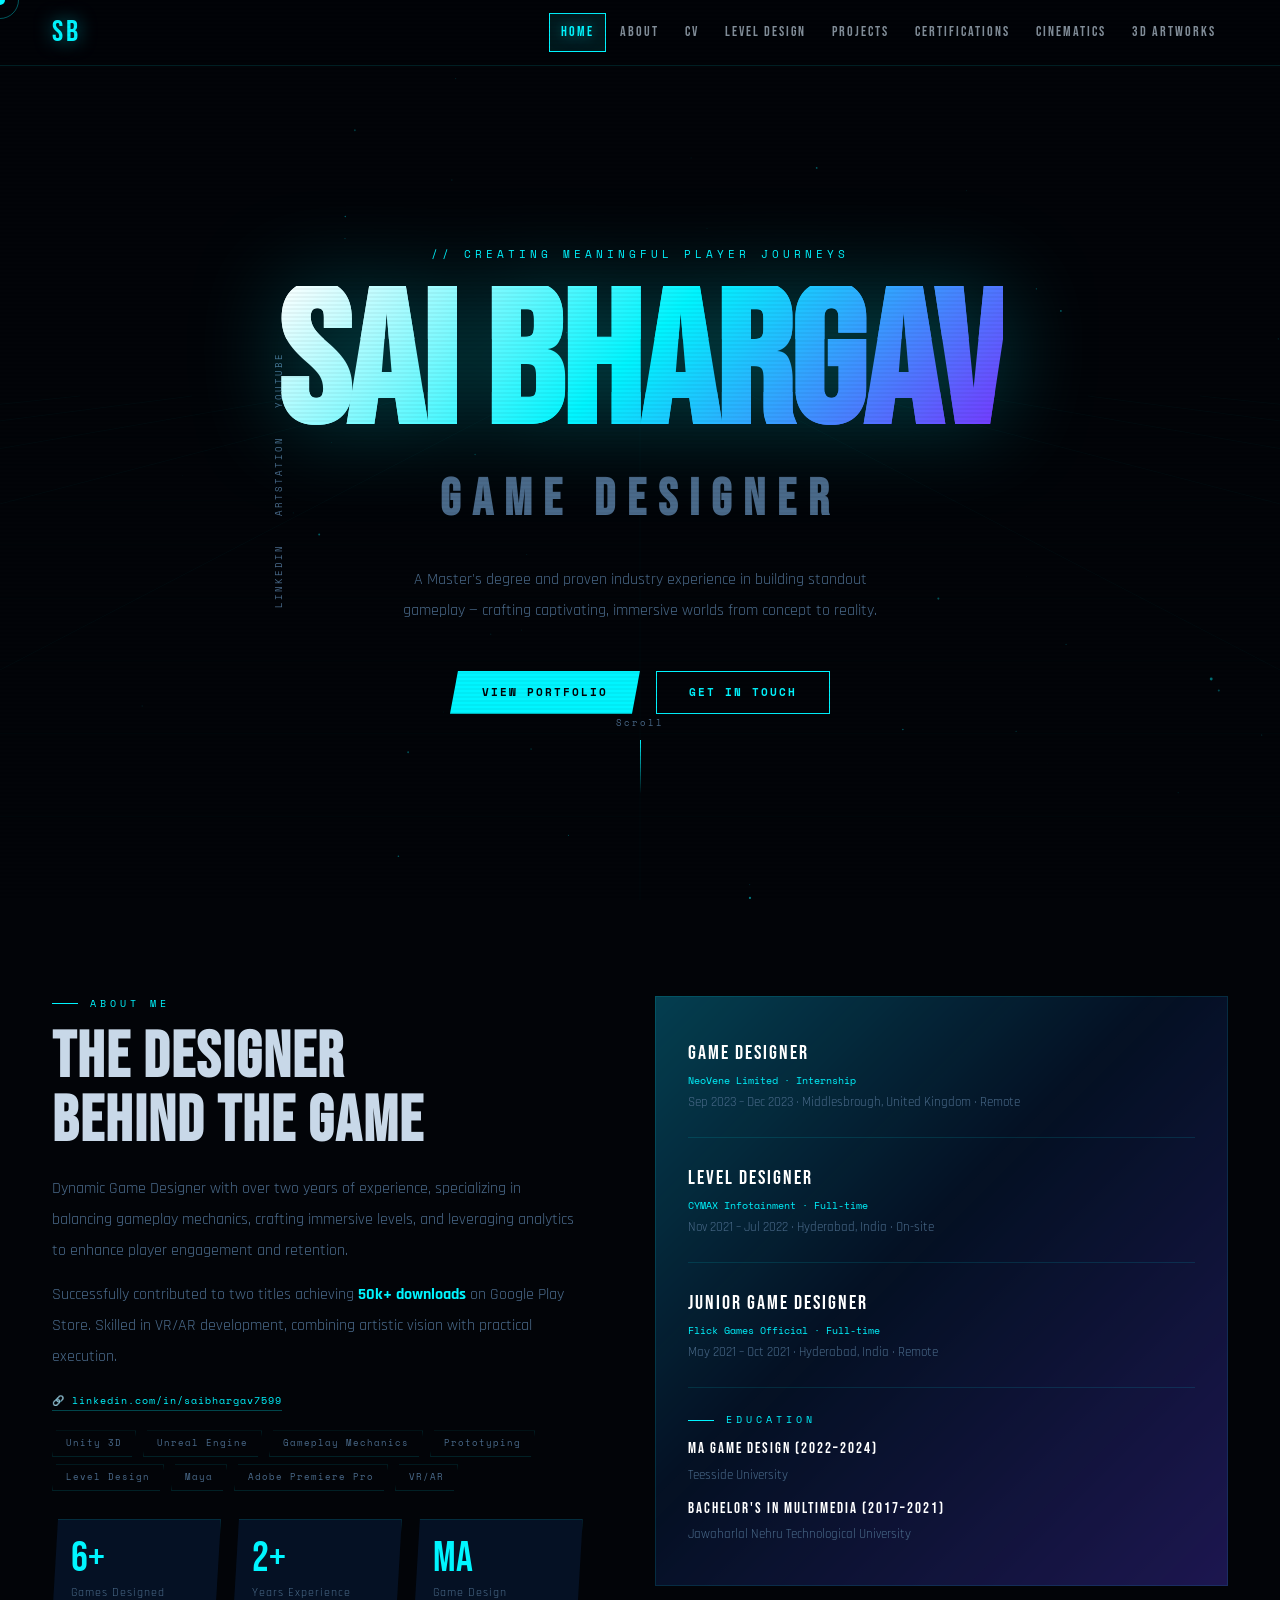
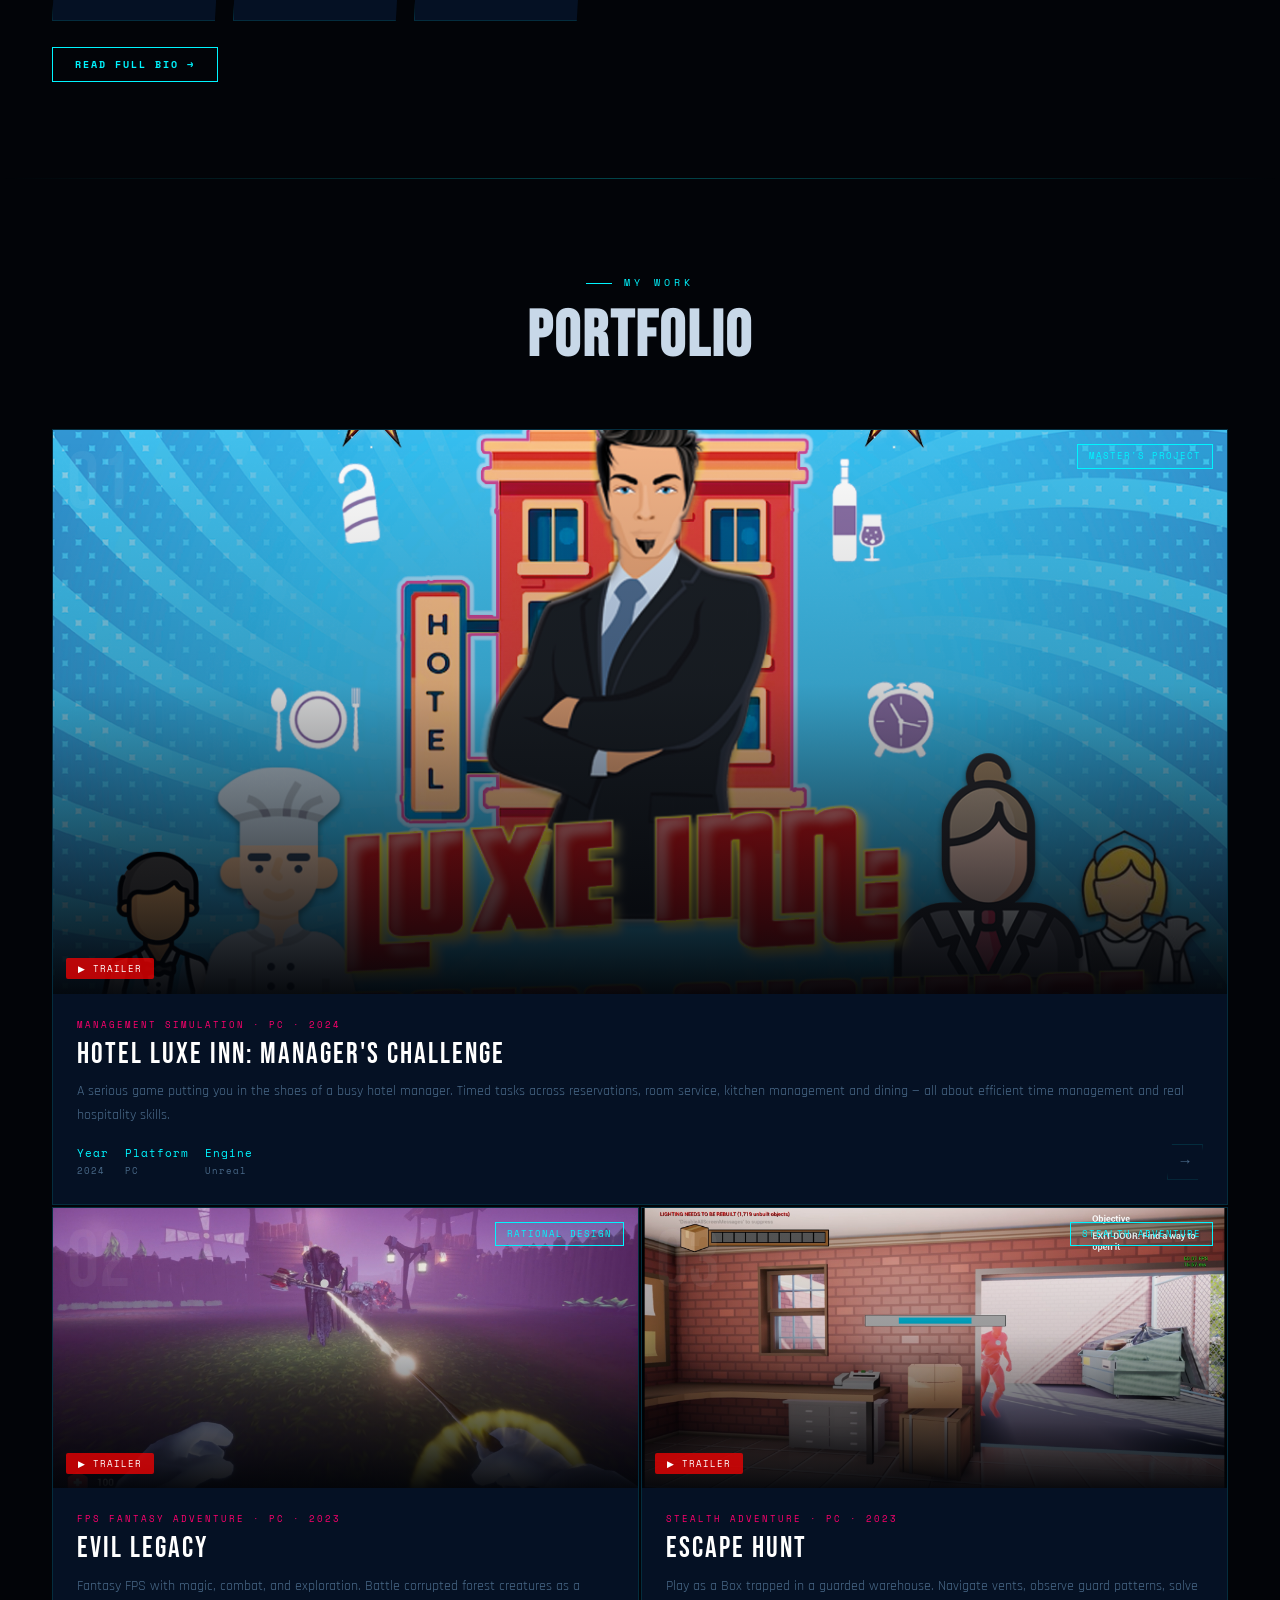
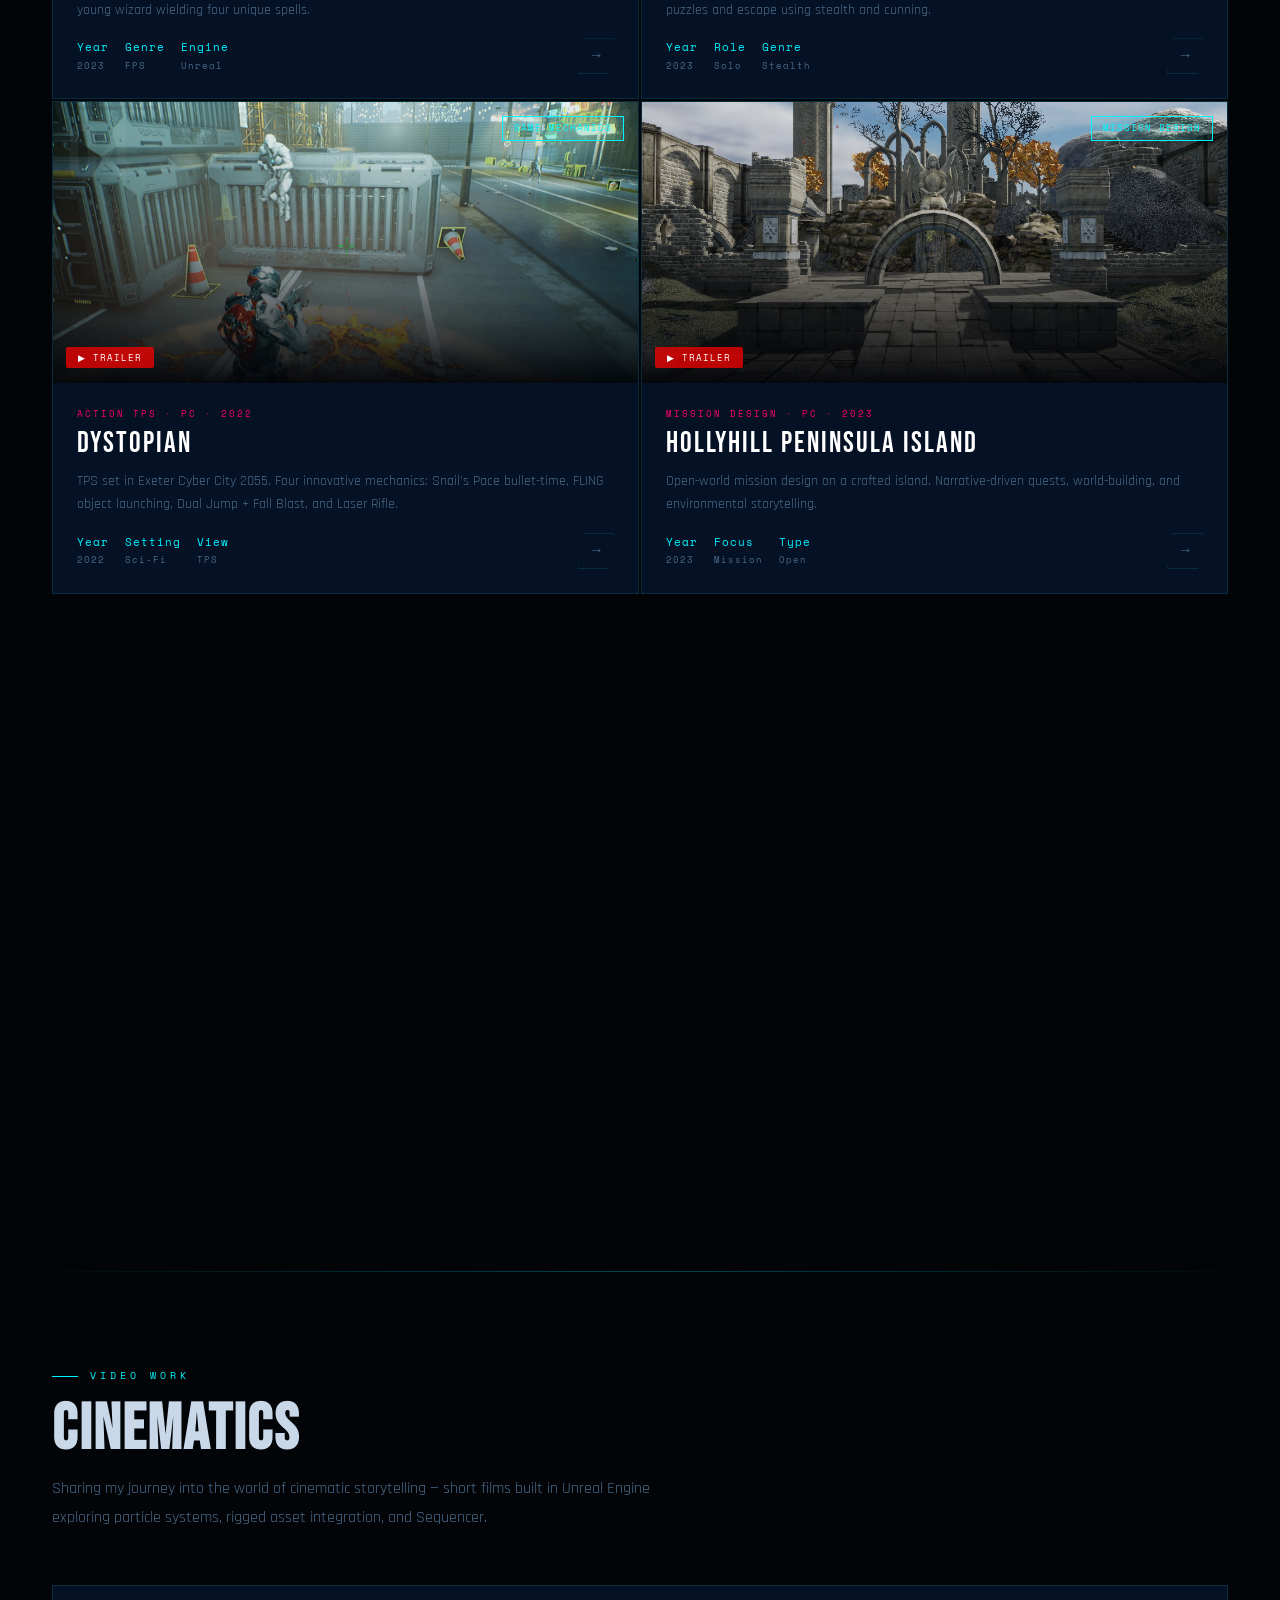
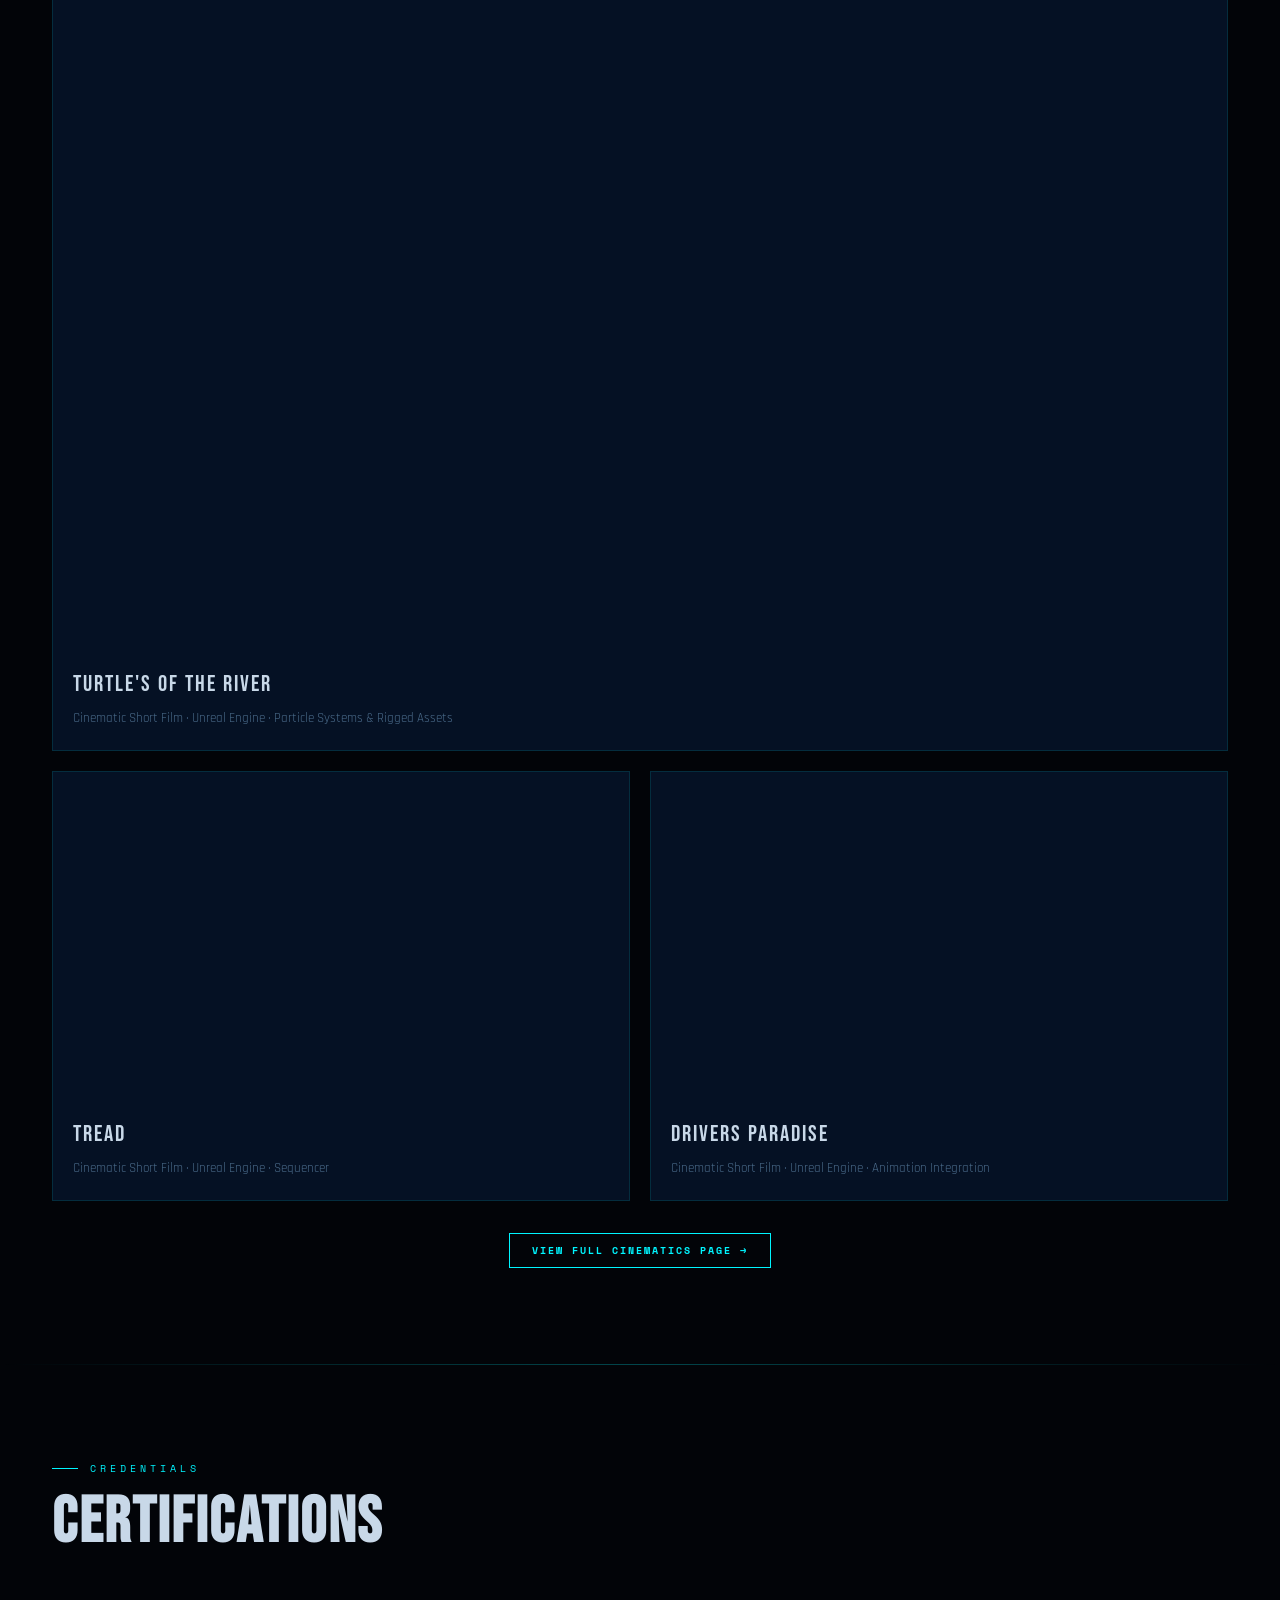
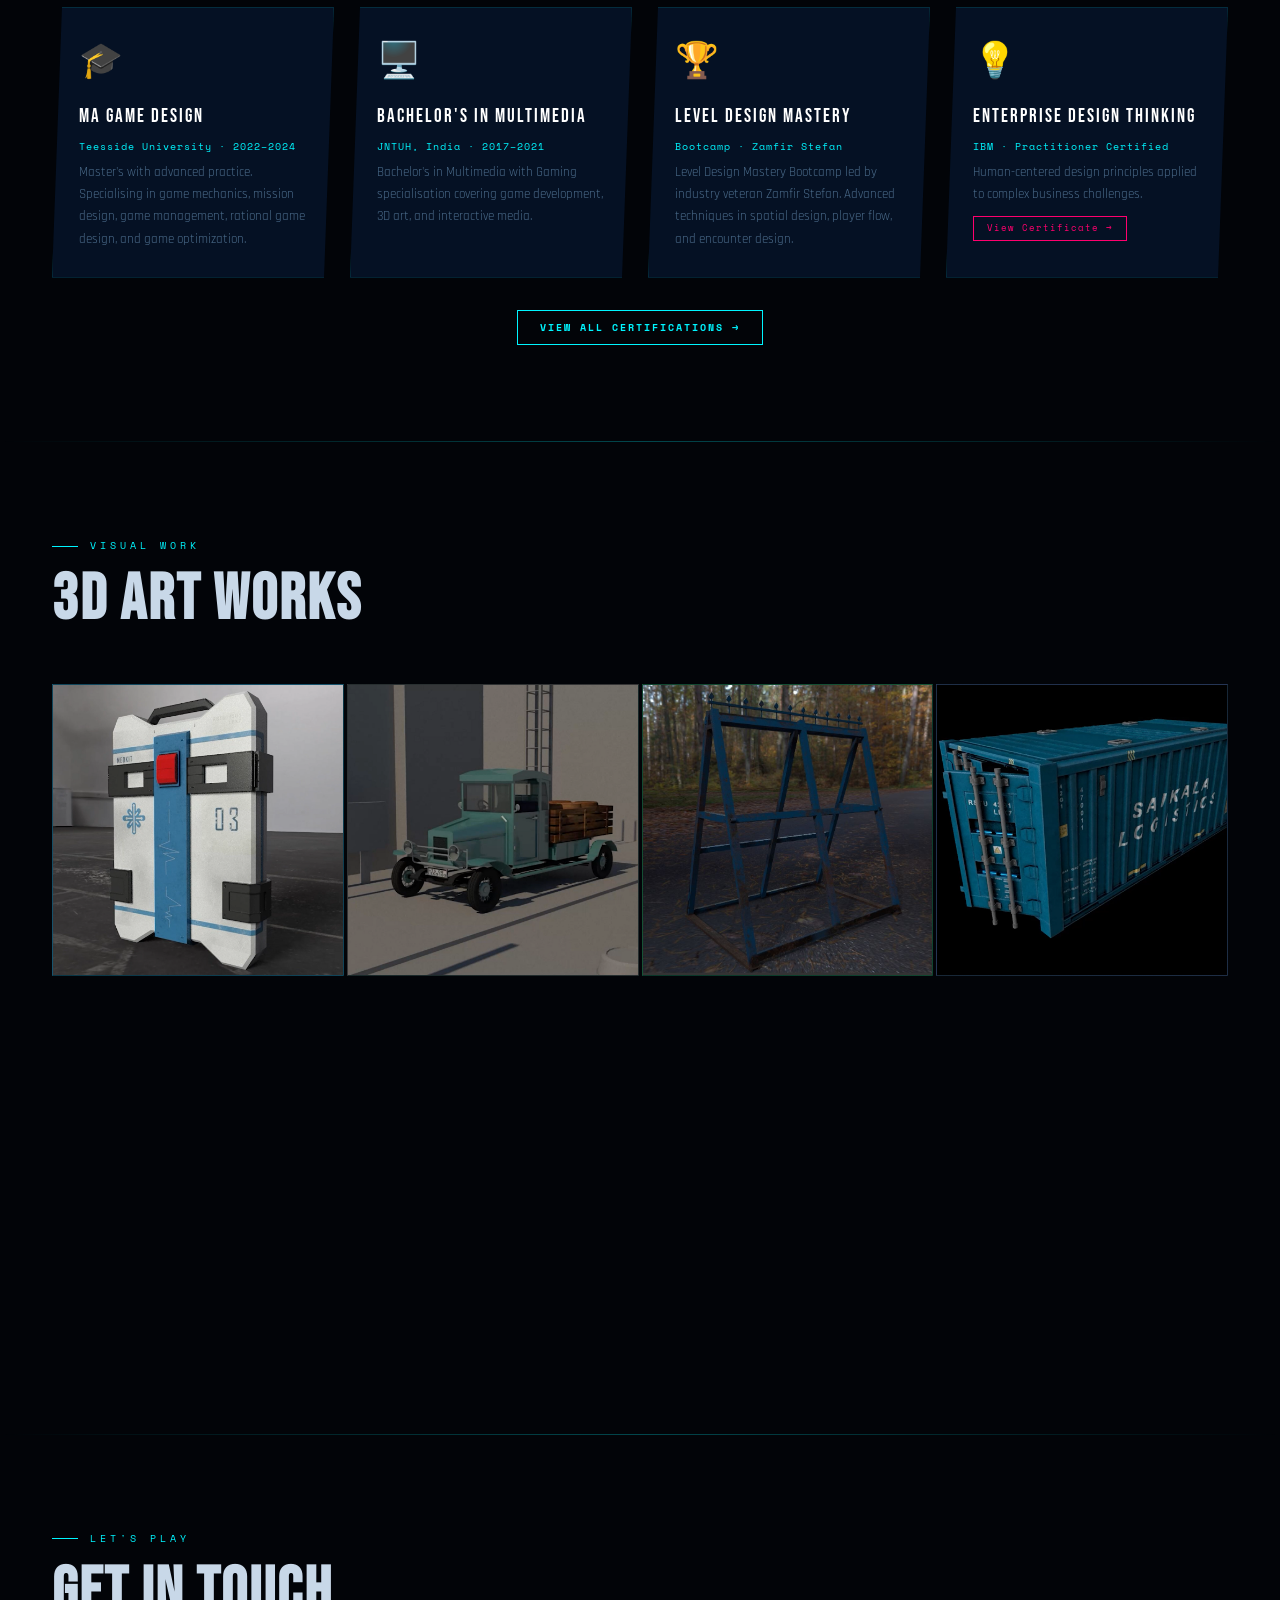
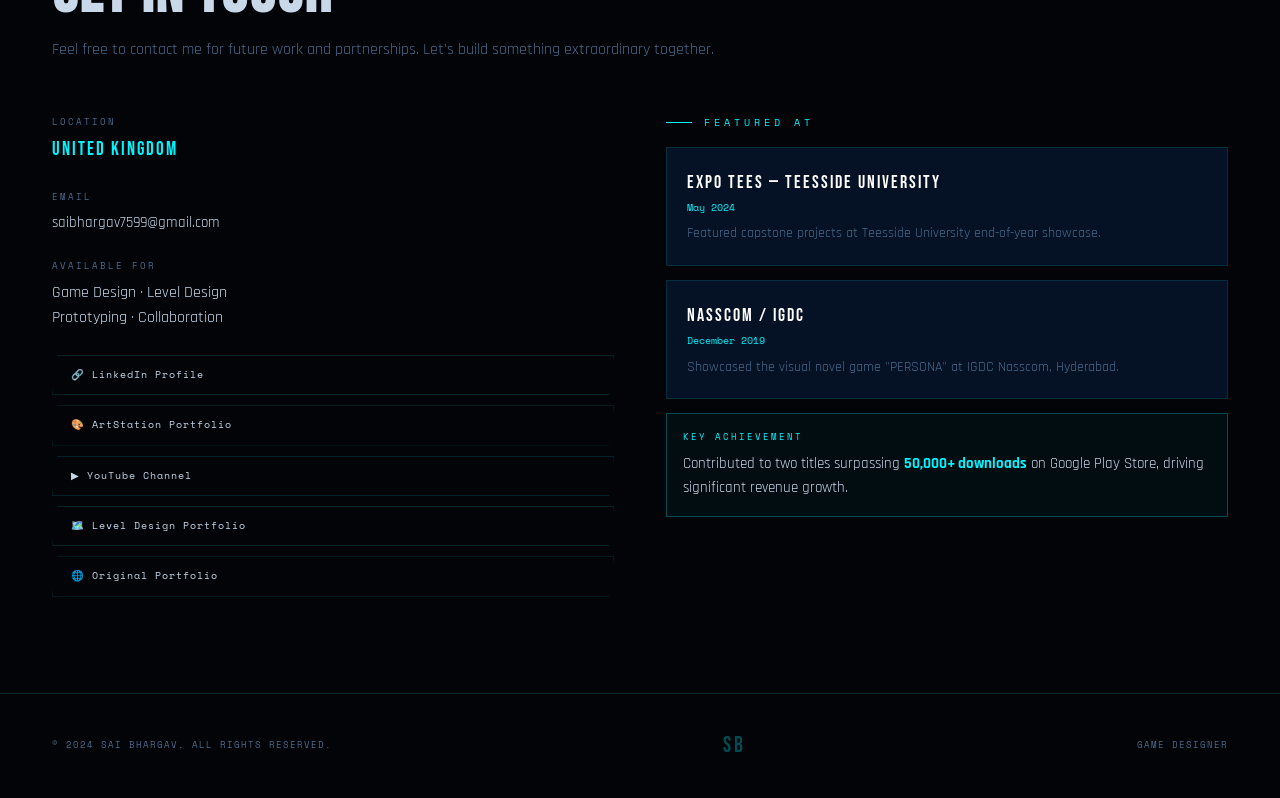
==== commit 8aaba677: "Update index.html" ====
--- a/index.html
+++ b/index.html
@@ -221,7 +221,6 @@
         <div class="about-text" style="margin-top:20px">
           <p>Dynamic Game Designer with over two years of experience, specializing in balancing gameplay mechanics, crafting immersive levels, and leveraging analytics to enhance player engagement and retention.</p>
           <p>Successfully contributed to two titles achieving <strong style="color:var(--c)">50k+ downloads</strong> on Google Play Store. Skilled in VR/AR development, combining artistic vision with practical execution.</p>
-          <p>I work to evoke emotion and strive for perfection — collaborating well with others to generate and execute ideas under tight deadlines.</p>
         </div>
         <div style="margin-top:14px">
           <a href="https://www.linkedin.com/in/saibhargav7599" target="_blank" style="font-family:'Space Mono',monospace;font-size:.62rem;color:var(--c);letter-spacing:1px;border-bottom:1px solid var(--bdr2);padding-bottom:2px">🔗 linkedin.com/in/saibhargav7599</a>
@@ -241,42 +240,32 @@
           <a href="pages/about.html" class="btn btn-g btn-sm">Read Full Bio →</a>
         </div>
       </div>
-      <!-- Right — 3D tilt + real photo -->
+       <!-- 3D tilt card -->
       <div class="rev-r d2">
         <div class="exp-card" id="expc">
           <div class="exp-card-inner" id="expi">
-            <!-- Profile photo -->
-            <div style="display:flex;align-items:center;gap:16px;margin-bottom:24px;padding-bottom:24px;border-bottom:1px solid var(--bdr)">
-              <img src="pages/mypicture1.jpeg" alt="Sai Bhargav"
-                style="width:80px;height:80px;border-radius:50%;object-fit:cover;border:2px solid var(--c);box-shadow:0 0 18px rgba(0,245,255,.3);flex-shrink:0"
-                onerror="this.style.display='none'">
-              <div>
-                <div style="font-family:'Bebas Neue',sans-serif;font-size:1.3rem;letter-spacing:2px;color:#fff">SAI BHARGAV</div>
-                <div style="font-family:'Space Mono',monospace;font-size:.62rem;color:var(--c);margin-top:4px">// Game Designer</div>
-                <div style="font-size:.82rem;color:var(--dim);margin-top:3px">📍 United Kingdom</div>
-              </div>
-            </div>
             <div class="exp-item">
               <div class="exp-role">Game Designer</div>
               <div class="exp-co">NeoVene Limited · Internship</div>
-              <div class="exp-per">Sep 2023 – Dec 2023 · UK · Remote</div>
+              <div class="exp-per">Sep 2023 – Dec 2023 · Middlesbrough, United Kingdom · Remote</div>
             </div>
             <div class="exp-item">
               <div class="exp-role">Level Designer</div>
               <div class="exp-co">CYMAX Infotainment · Full-time</div>
-              <div class="exp-per">Nov 2021 – Jul 2022 · Hyderabad · On-site</div>
+              <div class="exp-per">Nov 2021 – Jul 2022 · Hyderabad, India · On-site</div>
             </div>
             <div class="exp-item">
               <div class="exp-role">Junior Game Designer</div>
               <div class="exp-co">Flick Games Official · Full-time</div>
-              <div class="exp-per">May 2021 – Oct 2021 · Hyderabad · Remote</div>
+              <div class="exp-per">May 2021 – Oct 2021 · Hyderabad, India · Remote</div>
             </div>
             <div style="margin-top:20px">
               <div class="sec-label" style="margin-bottom:9px">Education</div>
               <div class="exp-role" style="font-size:.96rem;margin-bottom:3px">MA Game Design (2022–2024)</div>
-              <div class="exp-per" style="margin-bottom:11px">Teesside University · Credits: 120/120</div>
+              <div class="exp-per" style="margin-bottom:11px">Teesside University</div>
               <div class="exp-role" style="font-size:.96rem;margin-bottom:3px">Bachelor's in Multimedia (2017–2021)</div>
               <div class="exp-per">Jawaharlal Nehru Technological University</div>
+
             </div>
           </div>
         </div>
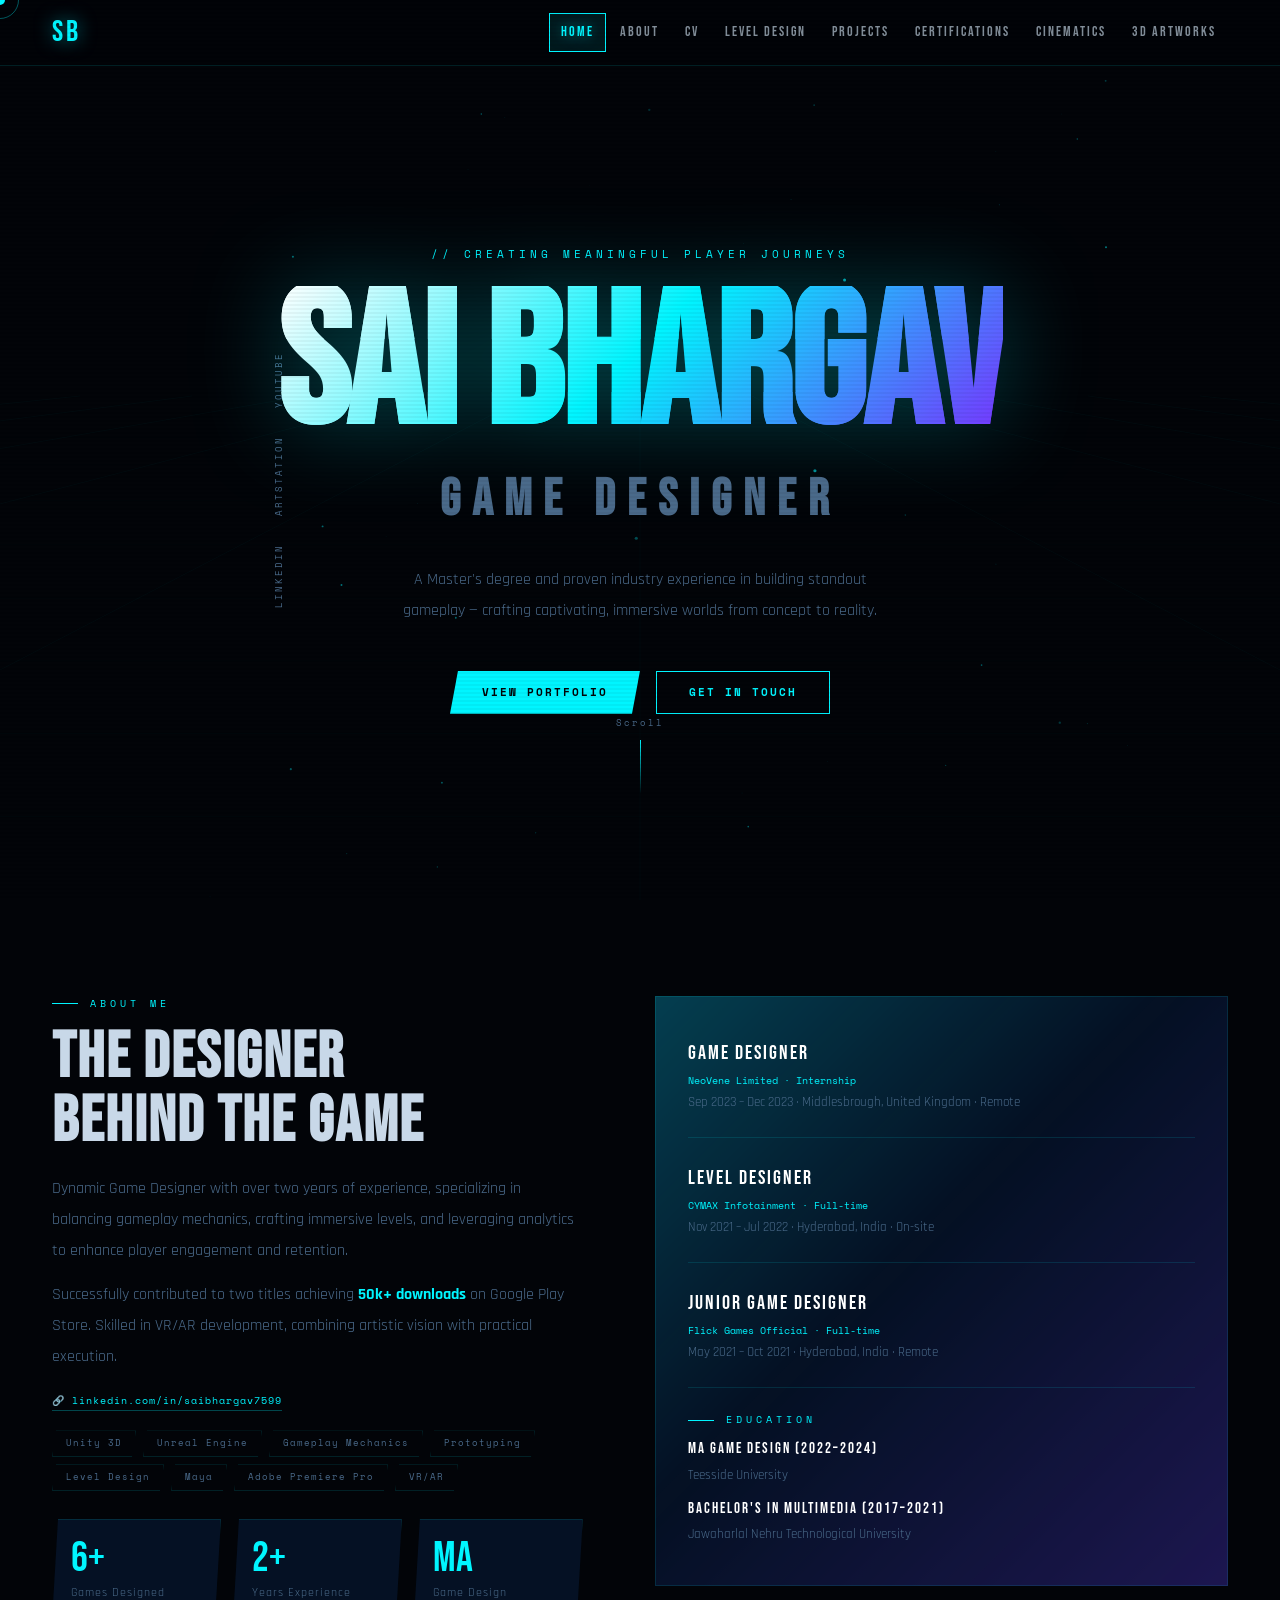
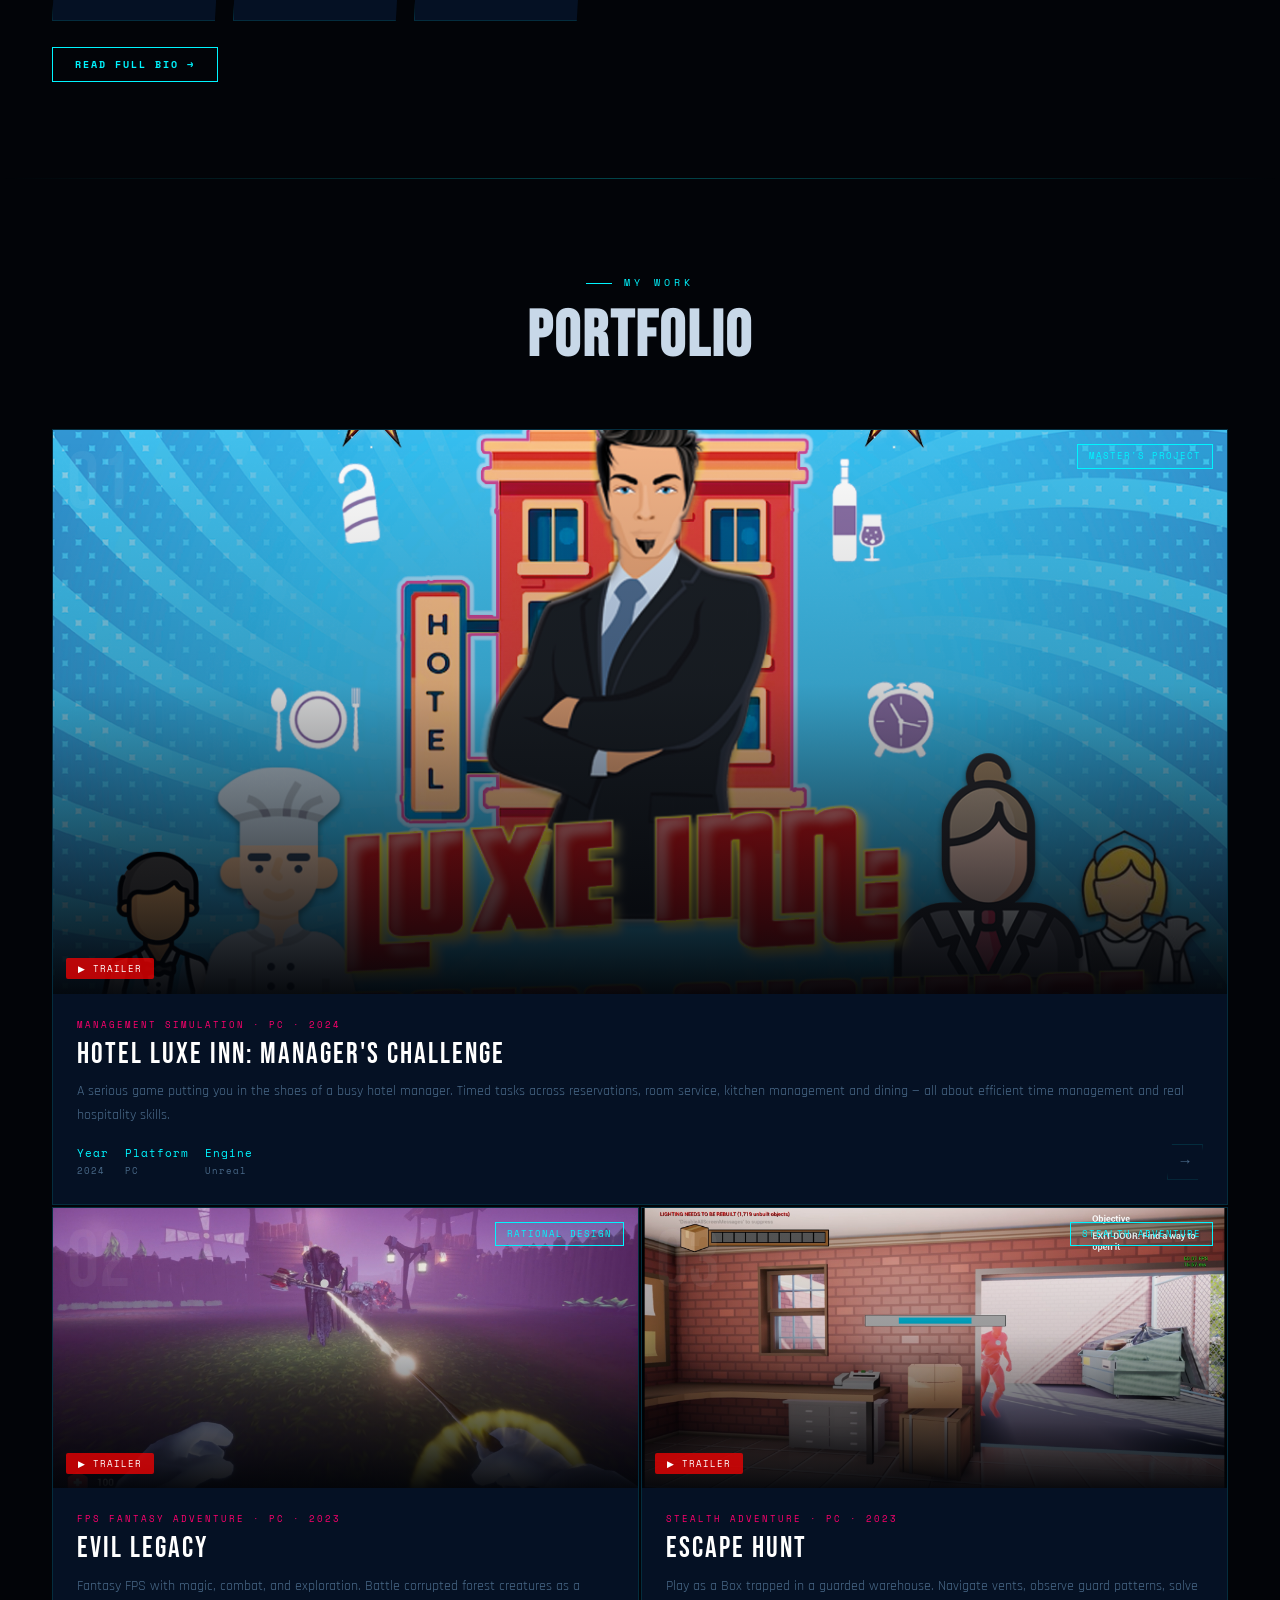
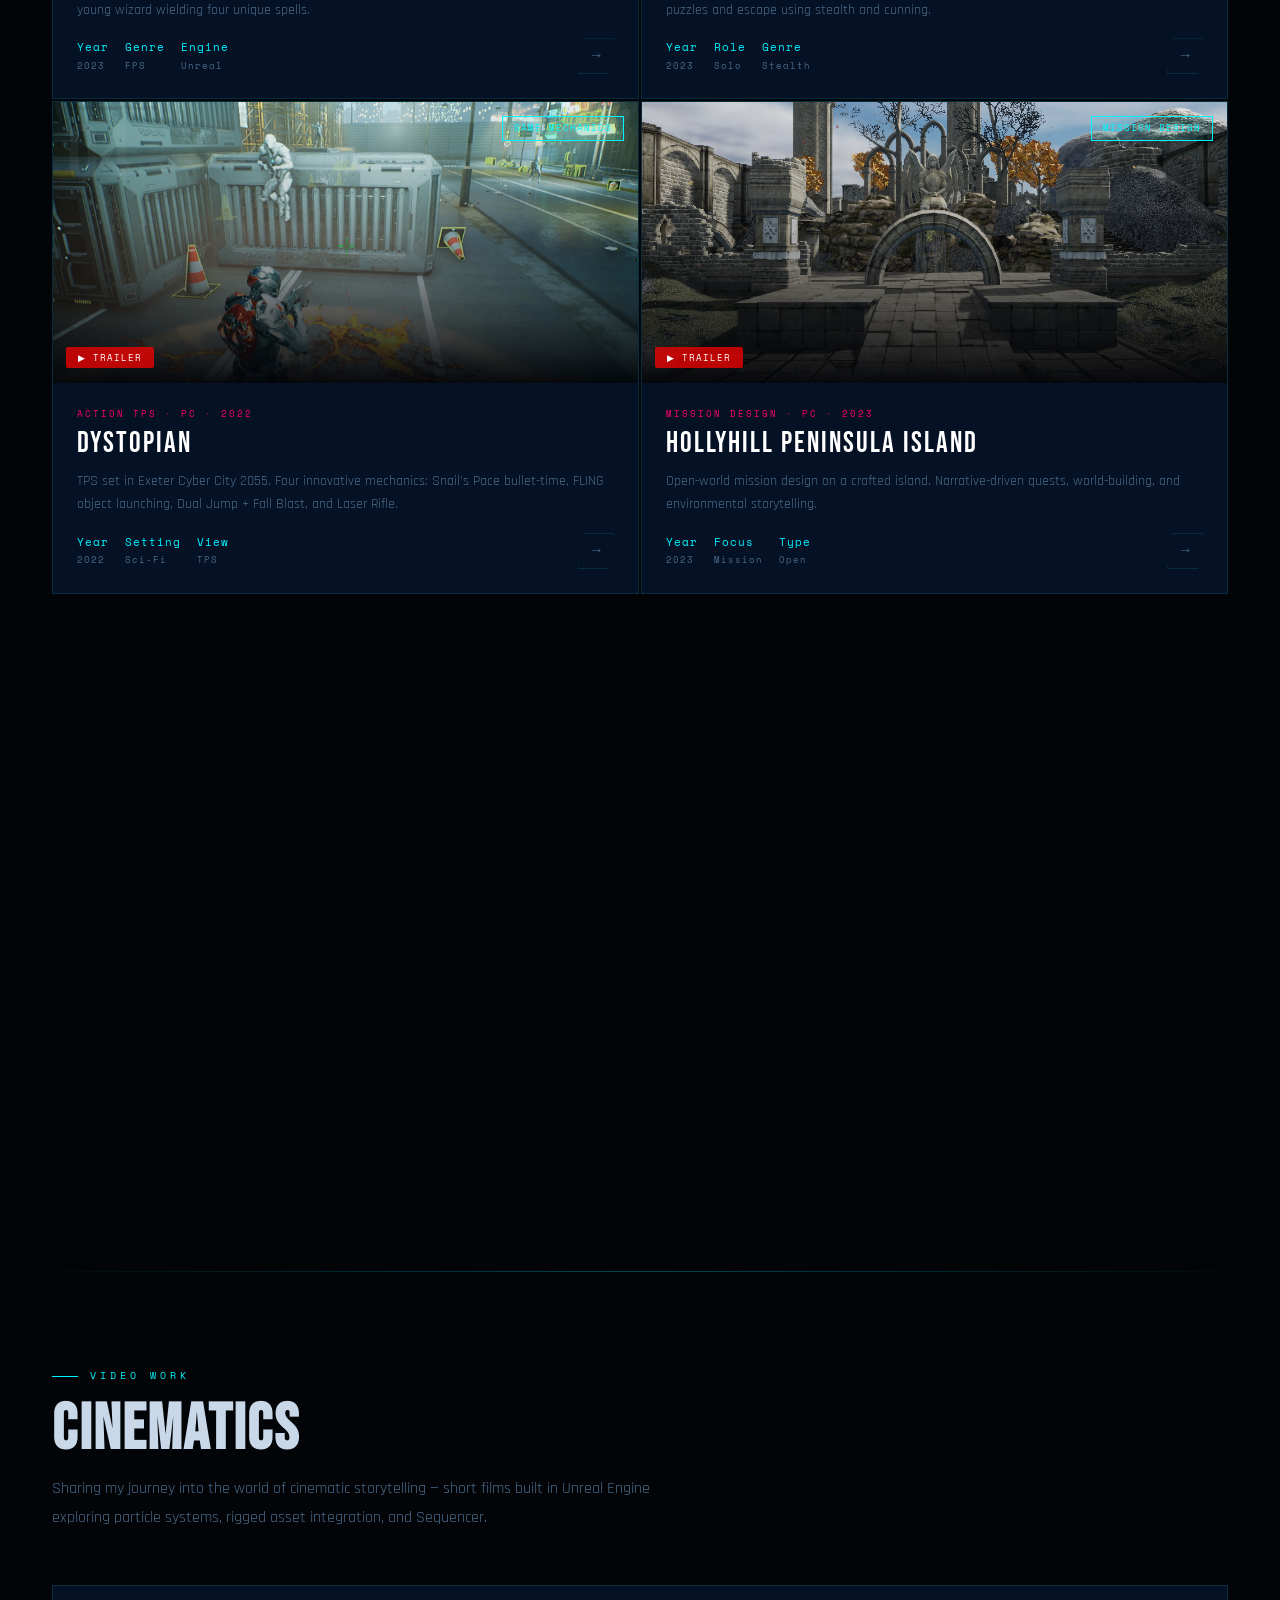
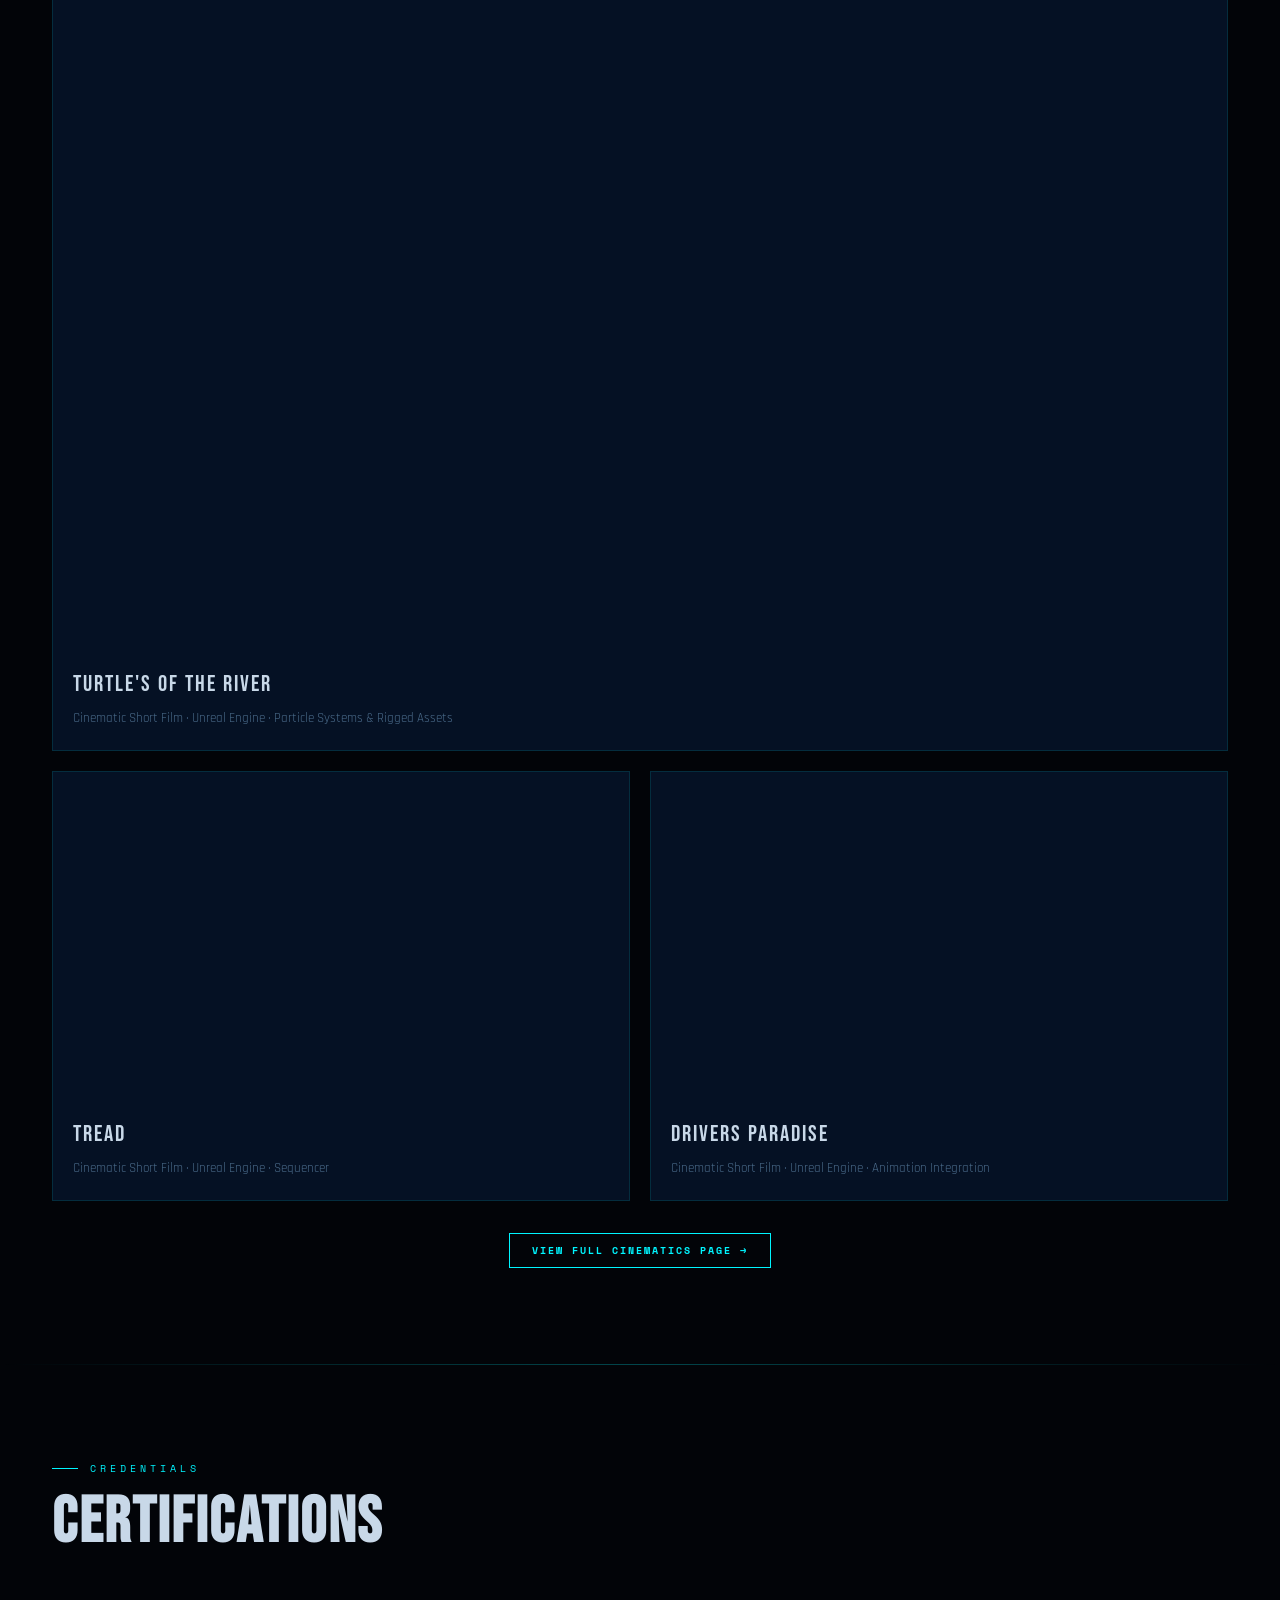
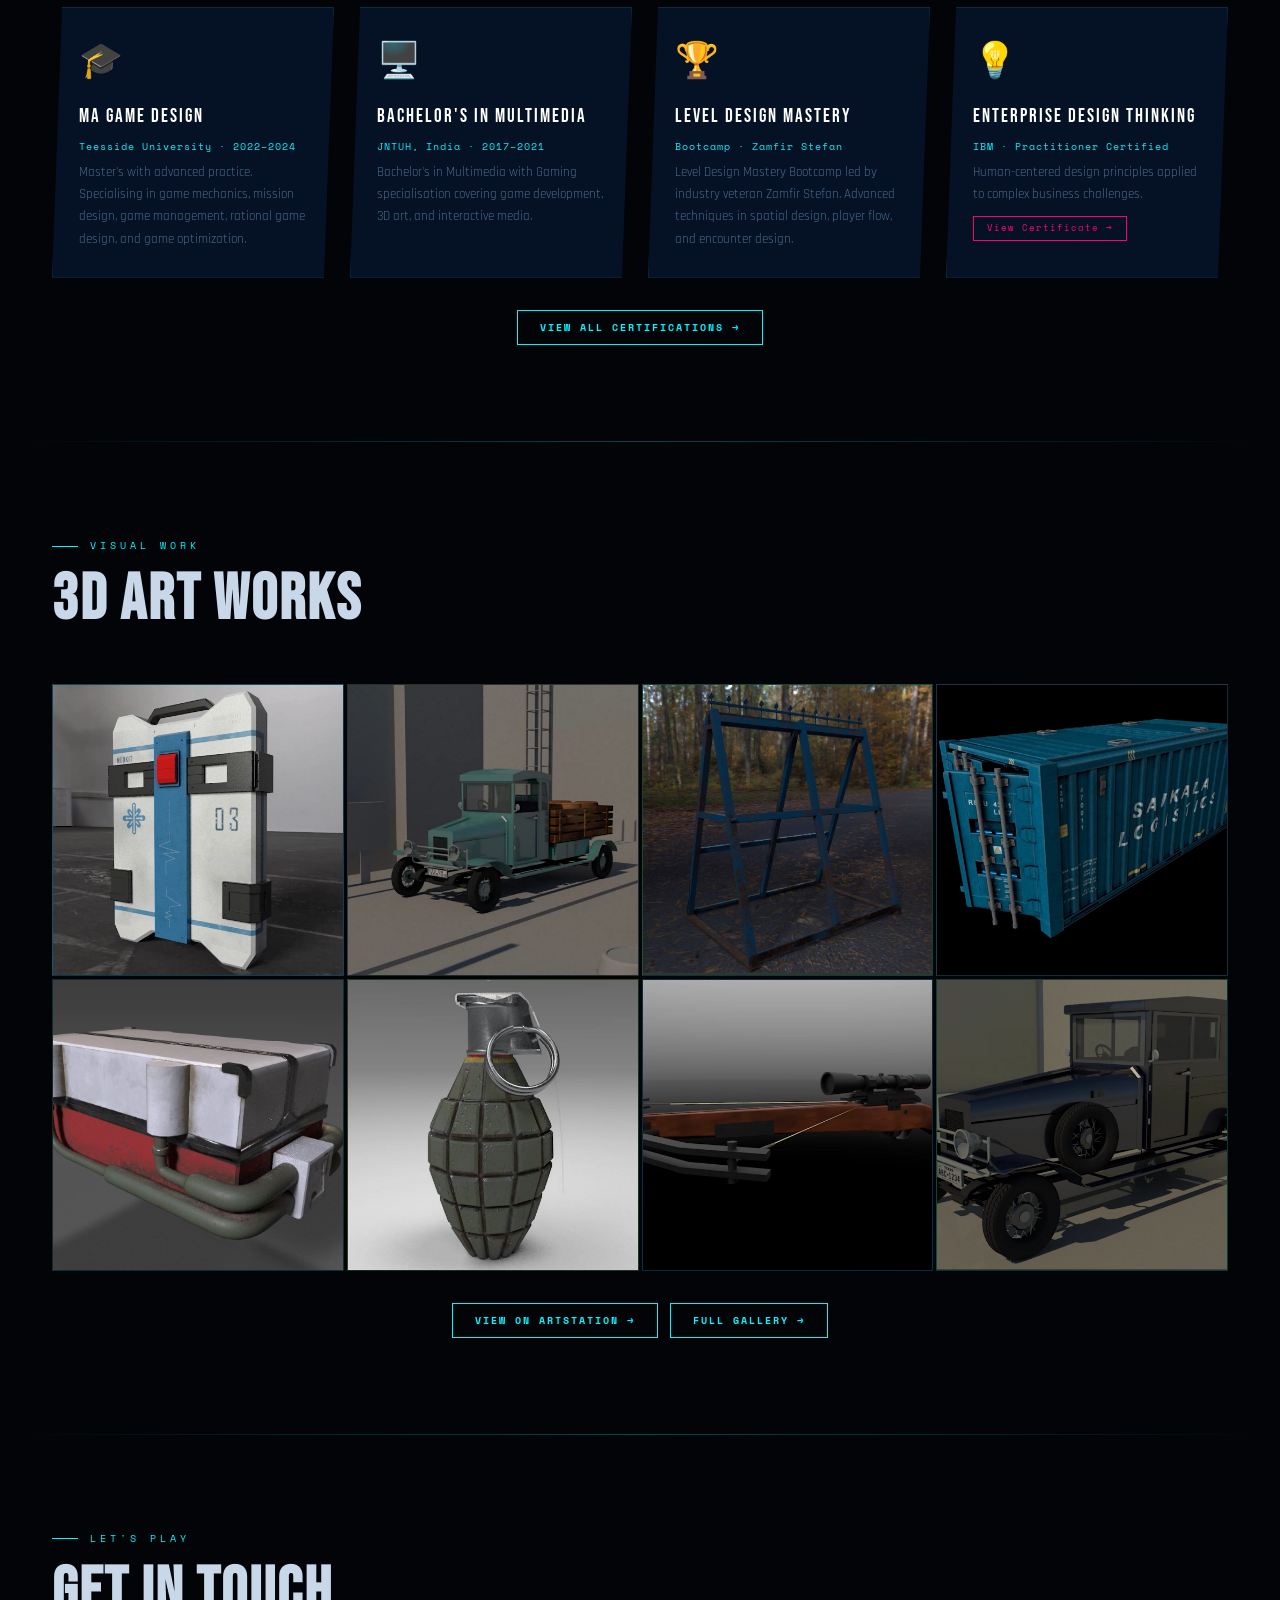
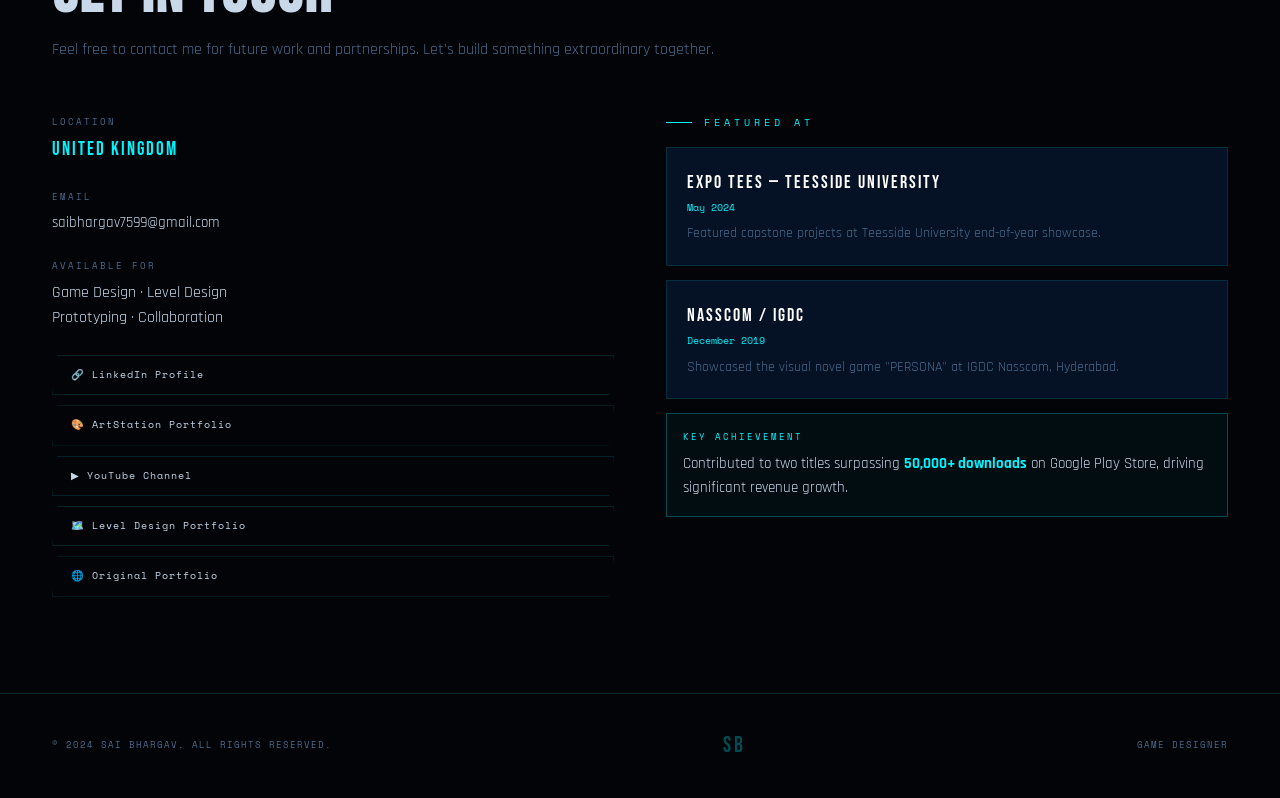
==== commit a7c034f3: "Update index.html" ====
--- a/index.html
+++ b/index.html
@@ -572,29 +572,29 @@
 
 /* MODAL DATA */
 const GD={
-  hotel:{tag:'Management Simulation',title:"HOTEL LUXE INN: MANAGER'S CHALLENGE",role:"// Master's Project — Lead Designer",year:'2024',platform:'PC',engine:'Unity 3D',img:'pages/LuxeInn.png',
+  hotel:{tag:'Management Simulation',title:"HOTEL LUXE INN: MANAGER'S CHALLENGE",role:"// Master's Project — Solo Designer",year:'2024',platform:'PC',engine:'Unreal',img:'pages/LuxeInn.png',
     desc:"Master's thesis: An approach to develop a serious game in hospitality addressing the challenges faced by a hotel manager. A game putting you in the shoes of a busy hotel manager. Through timed tasks across reservations, room service, kitchen management and dining — all about efficient time management and real hospitality skills.",
     mechs:[{i:'⏱️',n:'TIME MANAGEMENT',d:'Prioritize and juggle multiple hotel tasks simultaneously with real-time deadlines.'},{i:'🏨',n:'MULTI-DEPARTMENT',d:'Manage reservations, room service, kitchen operations, and dining as interconnected systems.'},{i:'📊',n:'EDUCATIONAL FEEDBACK',d:'Real-time performance scoring teaches efficient hotel management principles.'}],
     links:[{l:'▶ Gameplay Video',h:'https://youtu.be/xCHTsjbmJTY'},{l:'⬇ Download Build',h:'https://drive.google.com/file/d/1gxt_WkotQk0s4rO7OJoQ0ZQs16-QeoB2/view'},{l:'📄 PDF',h:'https://drive.google.com/file/d/1cCnpSW-y58CAdkyc66Zq5skm8AUJRFPB/view'},{l:'📖 Full Case Study',h:'pages/projects.html'}]},
-  evil:{tag:'FPS Fantasy Adventure',title:'EVIL LEGACY',role:'// Course Project: Rational Design',year:'2023',platform:'PC',engine:'Unreal Engine',img:'pages/Evillegacy.png',
-    desc:"Fantasy FPS with magic, combat, and exploration. Battle corrupted forest creatures as a young wizard using four unique magical abilities: Diffindo, Protego, Impedimenta, and Avada Kedavra.",
-    mechs:[{i:'⚡',n:'DIFFINDO',d:'Lightning bolts dealing constant damage over time.'},{i:'🛡️',n:'PROTEGO',d:'Temporary shield blocking enemy attacks.'},{i:'❄️',n:'IMPEDIMENTA',d:'Freezes enemies while dealing damage.'},{i:'🔥',n:'AVADA KEDAVRA',d:'Powerful fireball — heaviest burst damage.'}],
+  evil:{tag:'FPS Fantasy Adventure',title:'EVIL LEGACY',role:'// Course Project: Rational Design',year:'2023',platform:'PC',engine:'Unreal',img:'pages/Evillegacy.png',
+    desc:"A fantasy action-adventure FPS with magic, combat, and exploration through a mystical forest. Play as a young wizard battling corrupted creatures left behind by the dark wizard Zephyrus, using four unique spells..",
+    mechs:[{i:'⚡',n:'DIFFINDO(LIGHTNING)',d:'Causes lightning bolts to strike enemies, dealing constant damage over time.'},{i:'🛡️',n:'PROTEGO',d:'Creates a temporary shield blocking enemy attacks with limited duration.'},{i:'❄️',n:'IMPEDIMENTA',d:'Freezes enemies while dealing damage, making them easier to defeat.'},{i:'🔥',n:'Unleashes a powerful fireball dealing heavy damage — the most devastating spell.'}],
     links:[{l:'▶ Gameplay Video',h:'https://youtu.be/Bc49S2FR3qk'},{l:'⬇ Download Build',h:'https://drive.google.com/file/d/1mZhXWIEAcjxdo7sylQUF38PTih2l43ry/view'},{l:'📄 PDF',h:'https://drive.google.com/file/d/1_dgZ5gs1giCE4TAaE5sad564O77vFCdE/view'},{l:'📖 Full Case Study',h:'pages/projects.html'}]},
-  escape:{tag:'Stealth Adventure',title:'ESCAPE HUNT',role:'// Course Project: Group Project Solo',year:'2023',platform:'PC',engine:'Unity 3D',img:'pages/Escapehunt.png',
-    desc:"Play as a Box trapped in a guarded warehouse. Navigate vents, observe guard patterns, solve puzzles and escape using stealth, wit, and cunning.",
-    mechs:[{i:'👁️',n:'GUARD PATTERNS',d:'Study patrol routes to find safe windows.'},{i:'🔍',n:'CLUE DISCOVERY',d:'Uncover clues that unlock the escape path.'},{i:'🎭',n:'STEALTH NAV',d:'Vents, crates, cover — stay undetected.'}],
+  escape:{tag:'Stealth Adventure',title:'ESCAPE HUNT',role:'// Course Project: Solo Designer',year:'2023',platform:'PC',engine:'Unreal',img:'pages/Escapehunt.png',
+    desc:"Play as a Box trapped in a guarded warehouse. Navigate vents, observe guard patterns, solve puzzles and escape using stealth, wit, and cunning. Observe guard patterns and use agility to navigate vents and crates..",
+    mechs:[{i:'👁️',n:'GUARD PATTERNS OBSERVATION',d:'Study and memorize enemy patrol routes to find safe windows for movement.'},{i:'🔍',n:'CLUE DISCOVERY',d:'Uncover hidden clues that progressively unlock the escape path..'},{i:'🎭',n:'STEALTH NAVIGATION',d:'Use vents, crates, and cover to stay undetected and navigate through levels..'}],
     links:[{l:'▶ Gameplay Video',h:'https://youtu.be/lqwcb-ts59o4'},{l:'⬇ Download Build',h:'https://drive.google.com/file/d/1FJ2zDueHOUzt0yvAL3HygzUFwdICHxpe/view'},{l:'📄 PDF',h:'https://drive.google.com/file/d/1aFjG5gJZ_TiuN1Neq0DVqTeJdY-ZgVEf/view'},{l:'📖 Full Case Study',h:'pages/projects.html'}]},
-  dystopian:{tag:'Action Third-Person Shooter',title:'DYSTOPIAN',role:'// Course Project: Game Mechanics',year:'2022',platform:'PC',engine:'Unreal Engine',img:'pages/Dystopian.png',
-    desc:"TPS set in Exeter Cyber City 2055. Four innovative mechanics push traditional shooter conventions — bullet-time, physics launch, double jump blast, and precision laser combat.",
-    mechs:[{i:'🐌',n:"SNAIL'S PACE",d:"Bullet time when aiming — inspired by Max Payne."},{i:'🪃',n:'FLING',d:'Launch environment objects at enemies — inspired by Control.'},{i:'⬆️',n:'DUAL JUMP + BLAST',d:'Double jump with landing blast radius.'},{i:'🔫',n:'LASER RIFLE',d:'30-round precision weapon, steady rate.'}],
+  dystopian:{tag:'Action Third-Person Shooter',title:'DYSTOPIAN',role:'// Course Project: Game Mechanics',year:'2022',platform:'PC',engine:'Unreal',img:'pages/Dystopian.png',
+    desc:"Set in Exeter Cyber City 2055, DYSTOPIAN puts you in the boots of Suhan — a military scientist defending his city against Iroria7X robots using a secret superpower suit. Four innovative mechanics push traditional shooter conventions.",
+    mechs:[{i:'🐌',n:"SNAIL'S PACE (BULLET TIME)",d:"Time slows when aiming at an enemy — inspired by Max Payne's Bullet Time."},{i:'🪃',n:'FLING (OBJECT LAUNCH)',d:'Pick up highlighted environment objects and launch them at enemies — inspired by Control's Launch.'},{i:'⬆️',n:'DUAL JUMP + FALL BLAST',d:'Double jump + blast radius on landing near enemies, sending them flying.'},{i:'🔫',n:'LASER RIFLE',d:'30-round precision weapon effective at long and medium range.'}],
     links:[{l:'▶ Gameplay Video',h:'https://youtu.be/FyTiHAGFq24'},{l:'⬇ Download Build',h:'https://drive.google.com/file/d/1RZvYpeBlXySbbnQ0K2I9rpiBKdAV6Mf_/view'},{l:'📄 PDF',h:'https://drive.google.com/file/d/1iH0n7Onz4sUQsB3bm7xy0FhqJpN5Pwxs/view'},{l:'📖 Full Case Study',h:'pages/projects.html'}]},
-  hollyhill:{tag:'Mission Design',title:'HOLLYHILL PENINSULA ISLAND',role:'// Course Project: Mission Design',year:'2023',platform:'PC',engine:'Unreal Engine',img:'pages/Missiondesign.png',
-    desc:"Open-world mission design on a crafted island. Narrative-driven quests, environmental storytelling, and world-building demonstrate full mission design pipeline.",
-    mechs:[{i:'🗺️',n:'MISSION FLOW',d:'Quest chains escalating in complexity and emotional resonance.'},{i:'🌍',n:'ENV. STORYTELLING',d:'Island communicates history through thoughtful layout.'},{i:'⚖️',n:'PACING',d:'Balanced difficulty curve from intro to finale.'}],
+  hollyhill:{tag:'Mission Design',title:'HOLLYHILL PENINSULA ISLAND',role:'// Course Project: Mission Design',year:'2023',platform:'PC',engine:'Unreal',img:'pages/Missiondesign.png',
+    desc:"A mission‑driven design project set on a uniquely crafted peninsula island, built to showcase narrative‑focused gameplay. The experience blends structured quests, environmental storytelling, and world‑building to guide players through a cohesive, story‑rich journey.",
+    mechs:[{i:'🗺️',n:'MISSION FLOW DESIGN',d:'Quest chains that escalate in complexity and emotional resonance..'},{i:'🌍',n:'ENVIRONMENTAL STORYTELLING',d:'The island communicates history and danger through thoughtful layout.'},{i:'⚖️',n:'PACING & DIFFICULTY CURVE',d:'Carefully balanced challenge escalation from start to finish..'}],
     links:[{l:'▶ Gameplay Video',h:'https://youtu.be/CTgqu1qcPm8'},{l:'⬇ Download Build',h:'https://drive.google.com/file/d/19kRduzNoeP3HkQ5Go0-bJIzyJyW86dBL/view'},{l:'📖 Full Case Study',h:'pages/projects.html'}]},
-  persona:{tag:'Visual Novel',title:'PERSONA',role:'// Lead Designer',year:'2019',platform:'PC',engine:"Ren'Py / Unity",img:'pages/Persona.png',
-    desc:"Dark detective visual novel. A woman confesses to triple homicide — no bodies found. Navigate a twisting psychological investigation where your Fear is your killer.",
-    mechs:[{i:'🔎',n:'INVESTIGATION',d:'Player choices shape the narrative path and ending.'},{i:'🧠',n:'PROFILING',d:"Analyze suspect behavior and emotional cues."},{i:'😨',n:'FEAR MECHANIC',d:'Your fear state affects available dialogue options.'}],
+  persona:{tag:'Visual Novel',title:'PERSONA',role:'// Lead Designer',year:'2019',platform:'PC',engine:"Ren'Py",img:'pages/Persona.png',
+    desc:"A dark psychological detective visual novel. A woman confesses to triple homicide — no bodies found. Navigate a twisting investigation: is she deranged or a cunning criminal? Your intelligence determines your outcome. Your Fear is your killer.",
+    mechs:[{i:'🔎',n:'INVESTIGATION CHOICES',d:'Player decisions during interrogation shape the narrative path and ending.'},{i:'🧠',n:'PSYCHOLOGICAL PROFILING',d:"Analyze the suspect's behavior and emotional cues to build a case."},{i:'😨',n:'FEAR MECHANIC',d:'The player's in-game fear state affects available dialogue options and story branches.'}],
     links:[{l:'▶ Gameplay Video',h:'https://youtu.be/4iclQtB6GZg'},{l:'⬇ Download Build',h:'https://drive.google.com/file/d/1B21E-yNMJtBQ2Qxxz-hWE811SlbaYS1s/view'},{l:'📊 Presentation',h:'https://docs.google.com/presentation/d/1FkqoJvK-2WcipXxYPn1XWfpDjjqsPriM/edit'},{l:'📖 Full Case Study',h:'pages/projects.html'}]}
 
 };
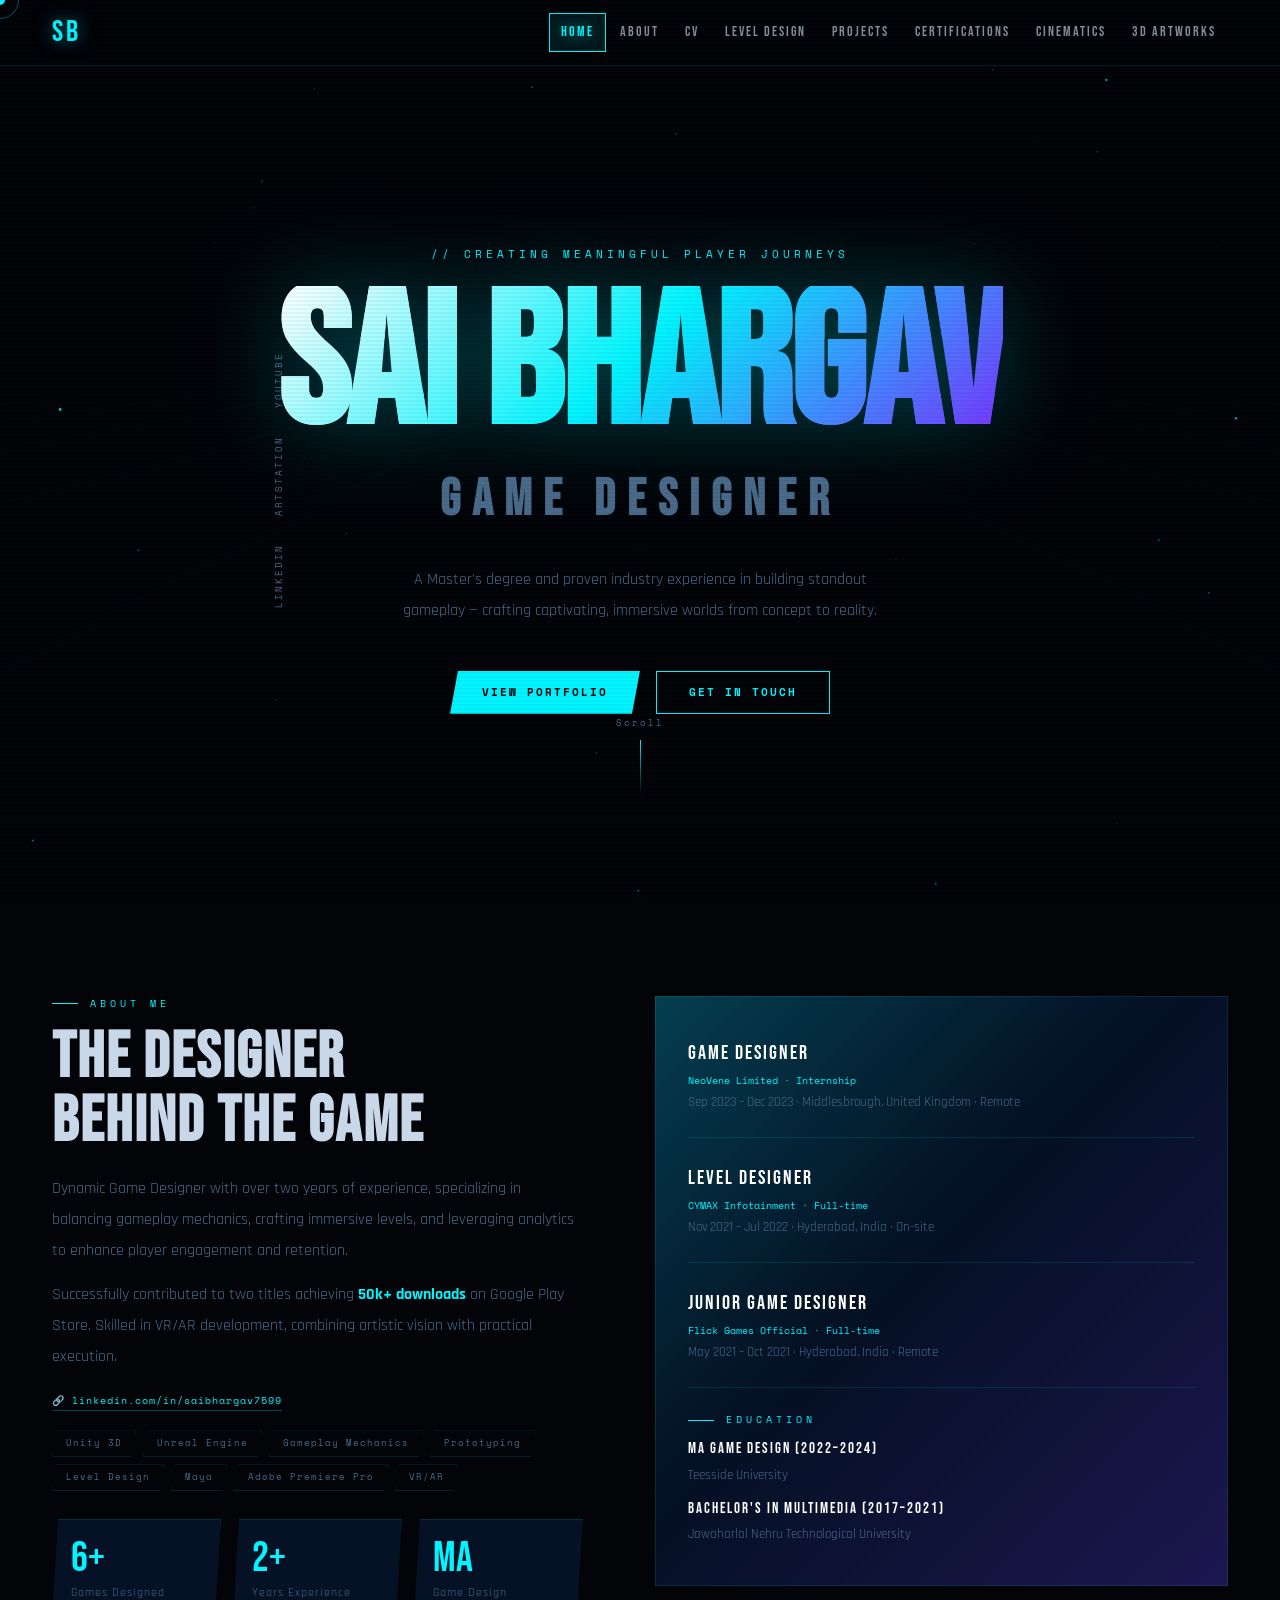
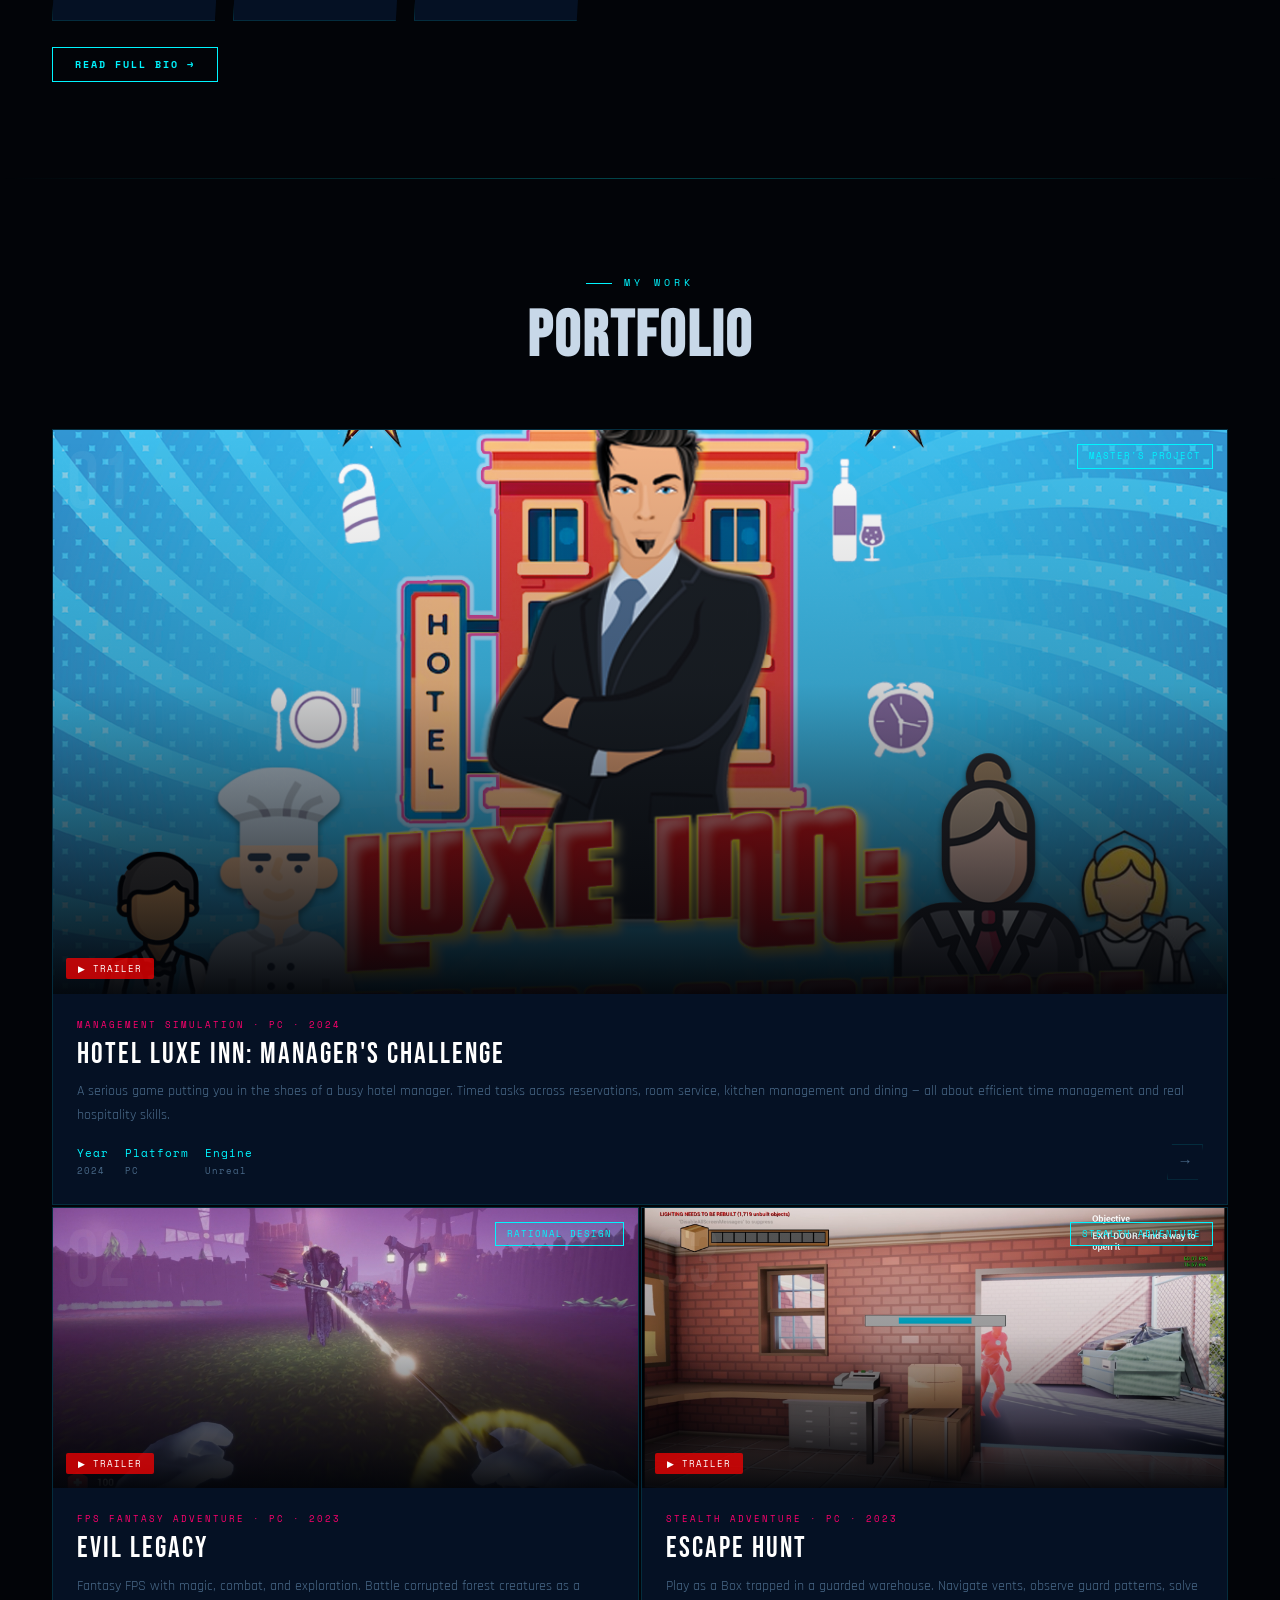
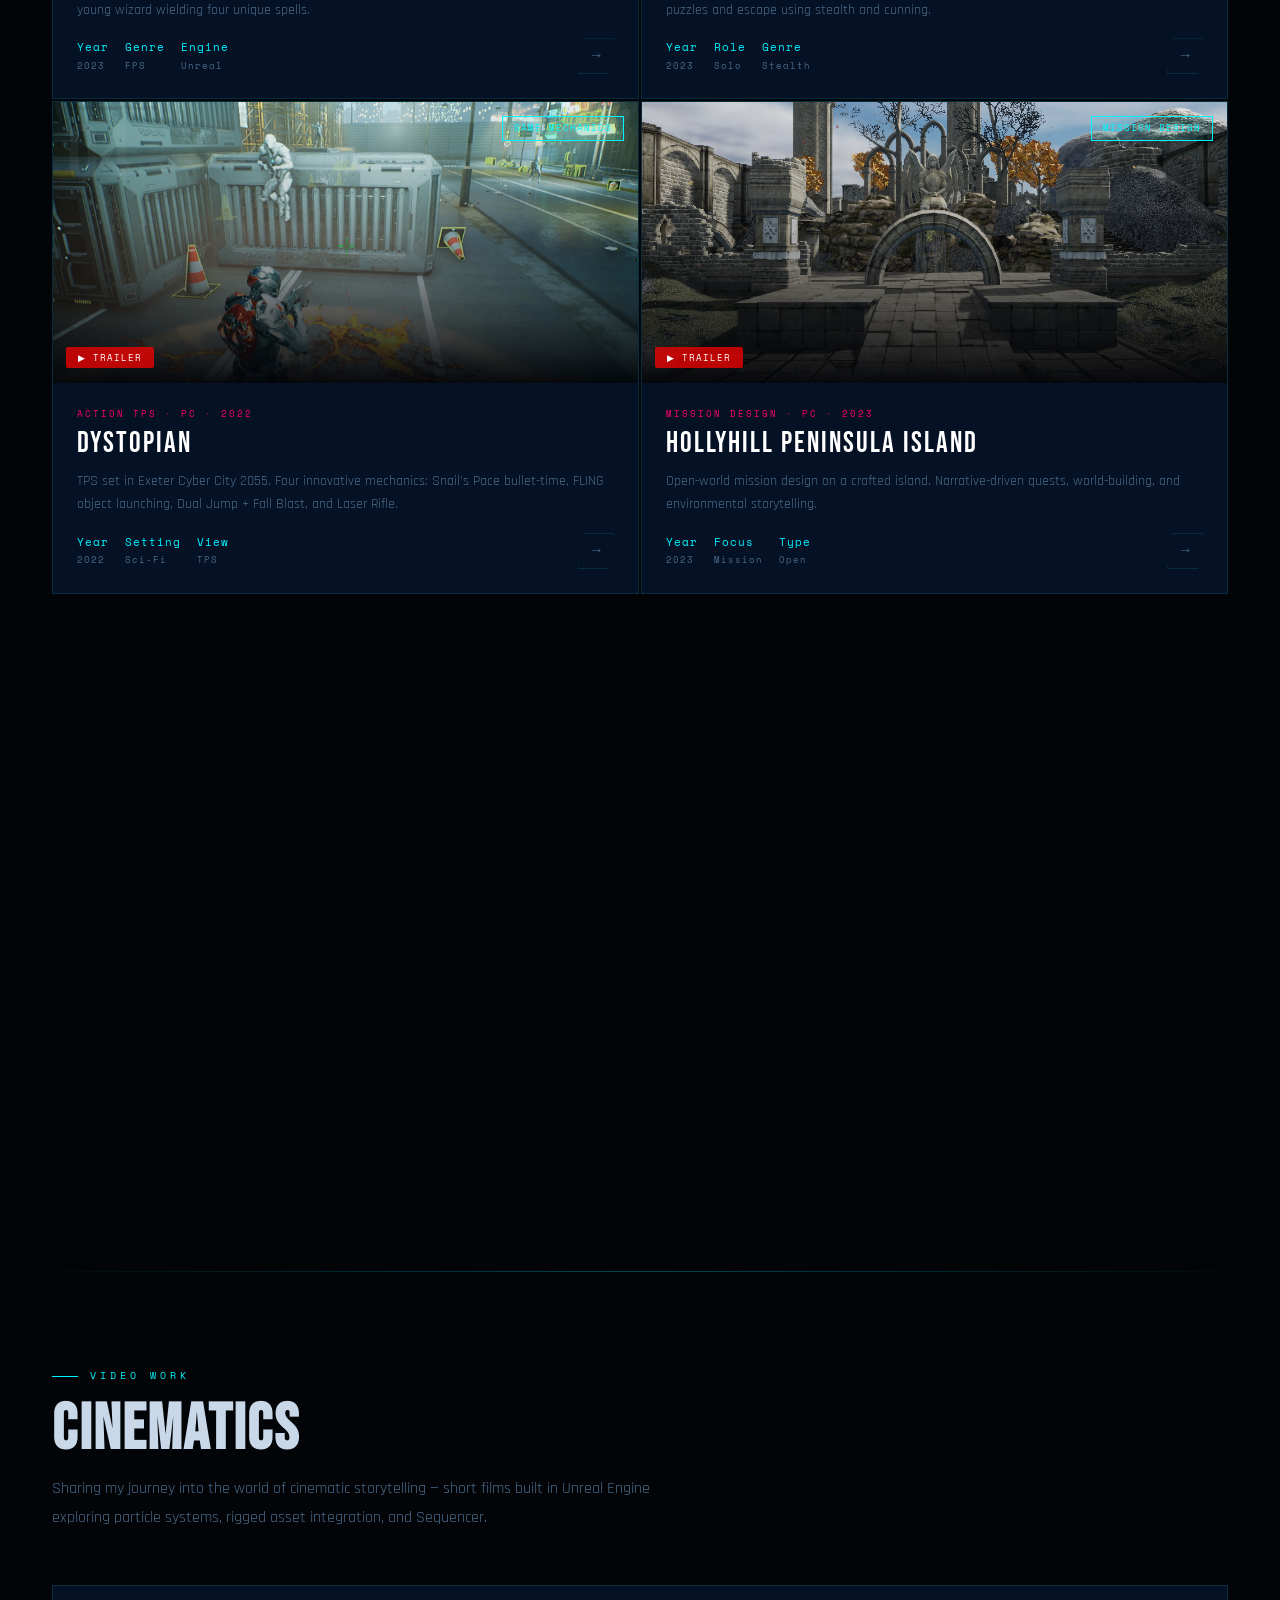
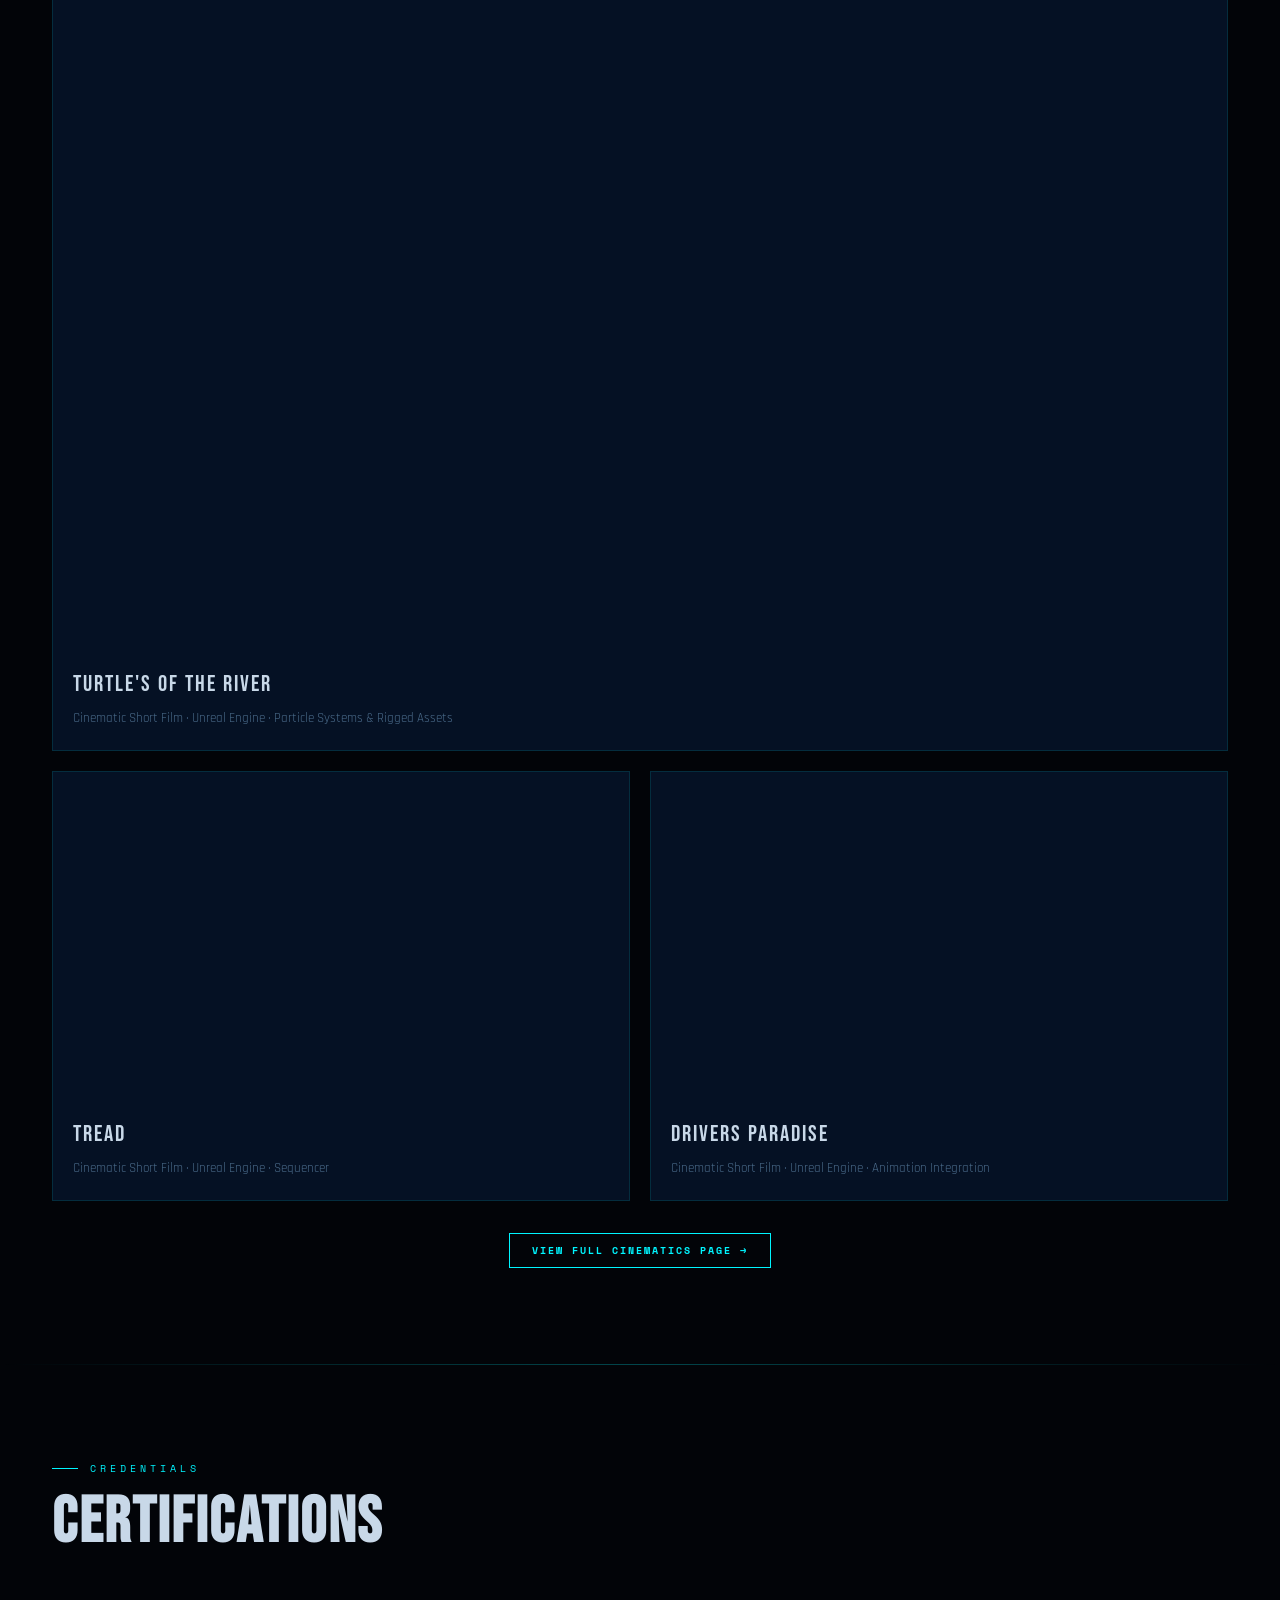
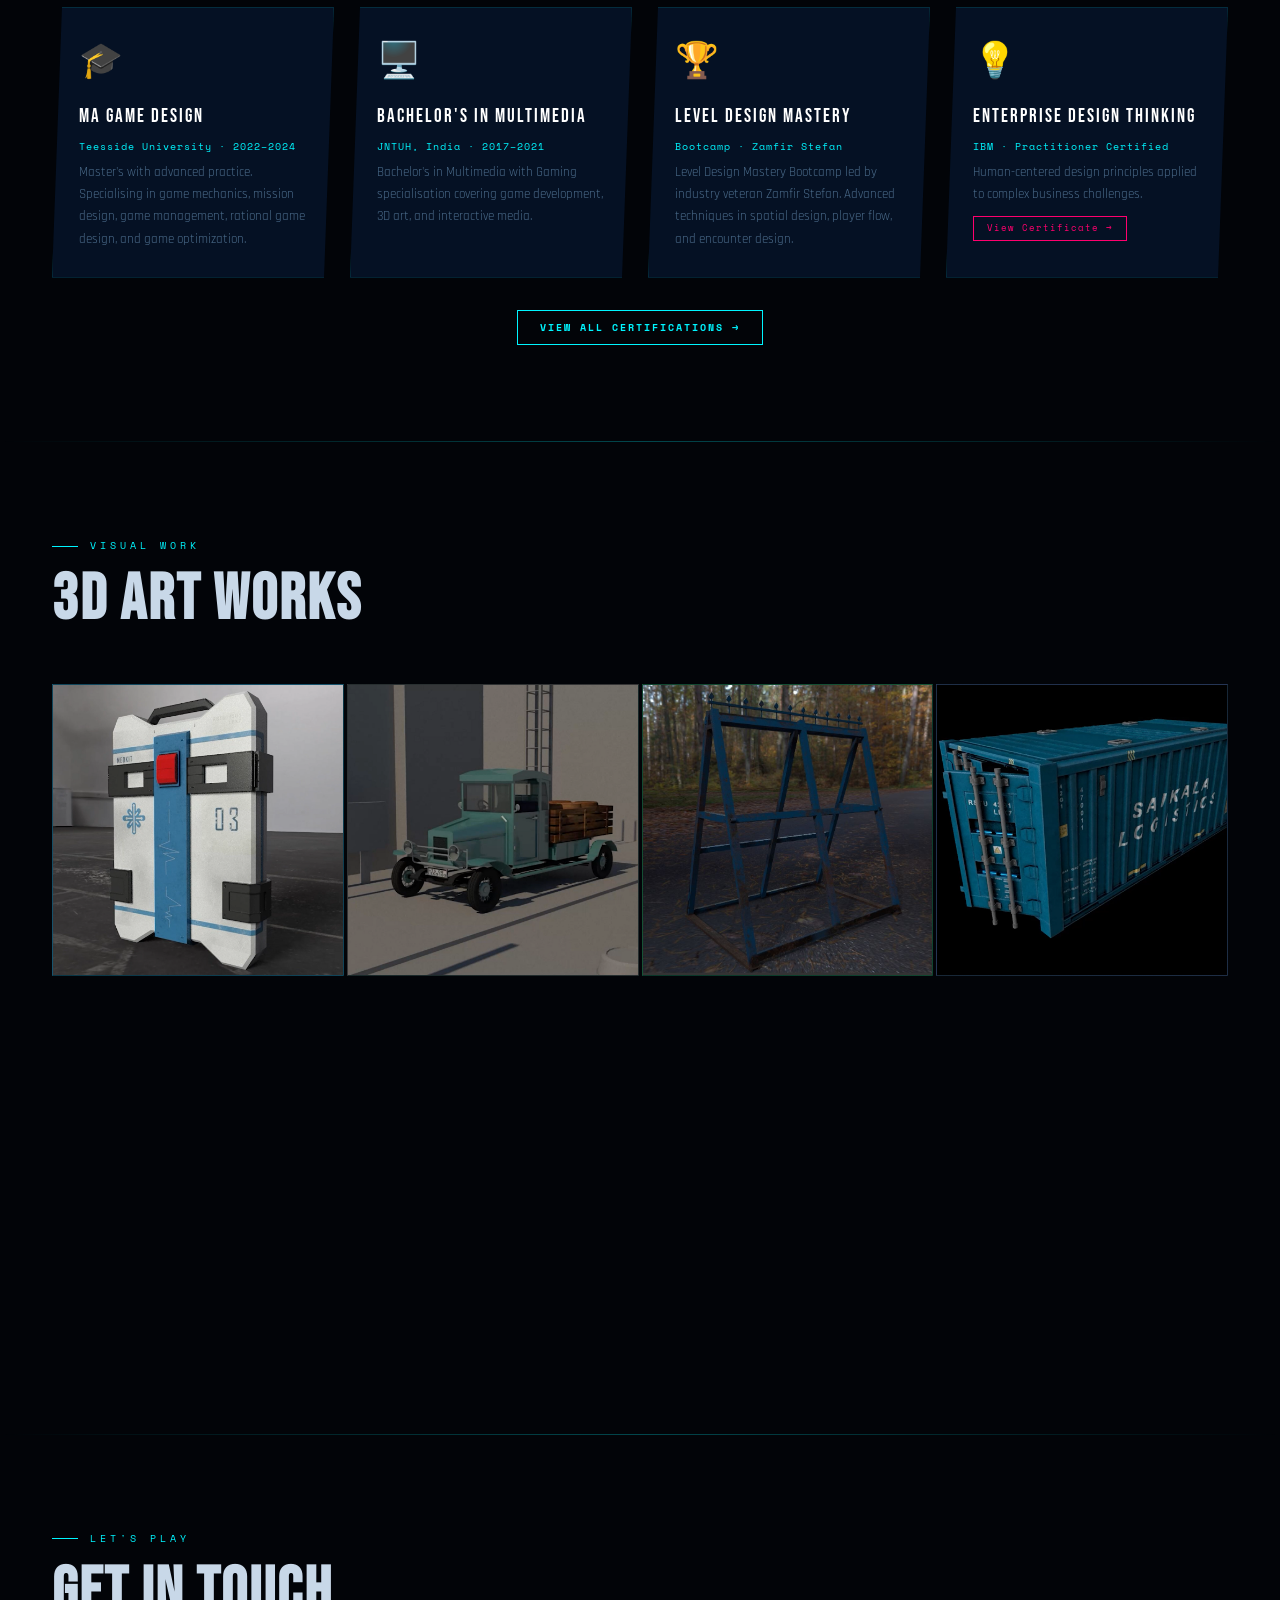
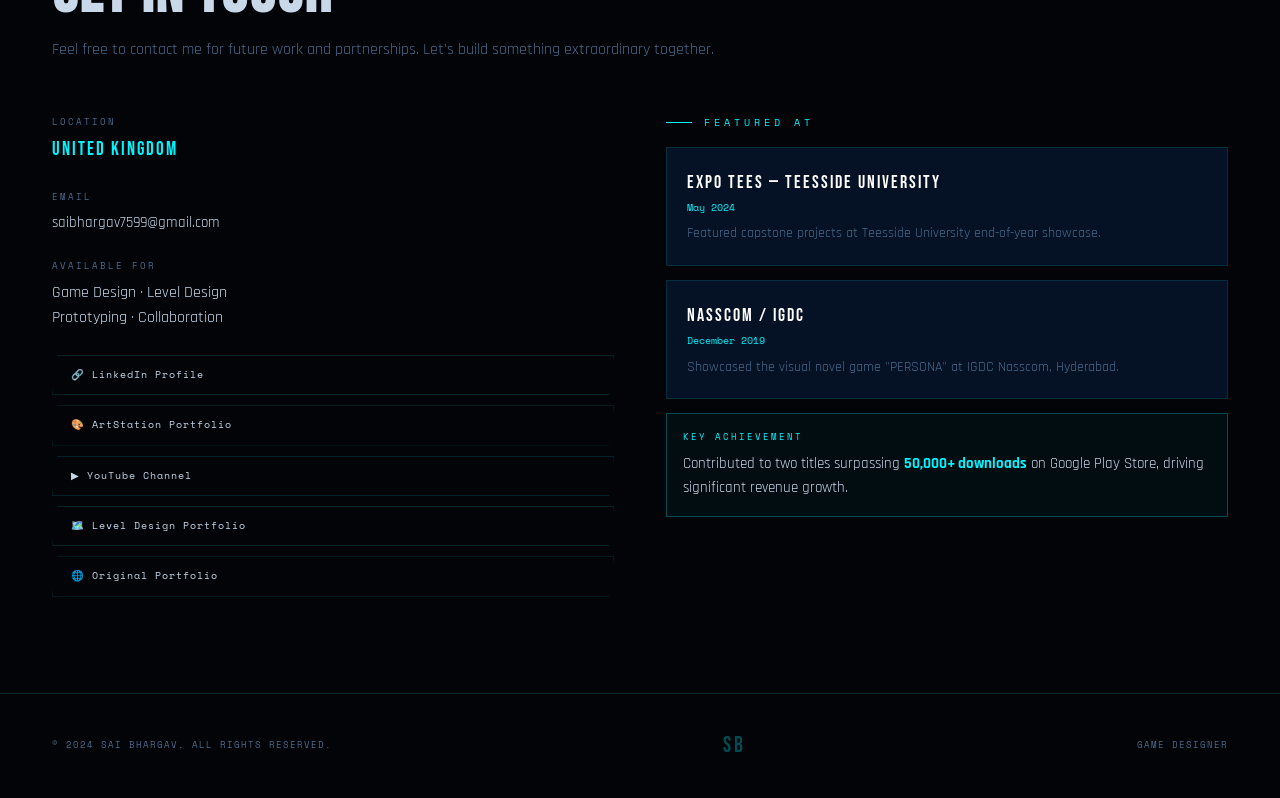
==== commit 8047fcc7: "Update index.html" ====
--- a/index.html
+++ b/index.html
@@ -596,7 +596,6 @@
     desc:"A dark psychological detective visual novel. A woman confesses to triple homicide — no bodies found. Navigate a twisting investigation: is she deranged or a cunning criminal? Your intelligence determines your outcome. Your Fear is your killer.",
     mechs:[{i:'🔎',n:'INVESTIGATION CHOICES',d:'Player decisions during interrogation shape the narrative path and ending.'},{i:'🧠',n:'PSYCHOLOGICAL PROFILING',d:"Analyze the suspect's behavior and emotional cues to build a case."},{i:'😨',n:'FEAR MECHANIC',d:'The player's in-game fear state affects available dialogue options and story branches.'}],
     links:[{l:'▶ Gameplay Video',h:'https://youtu.be/4iclQtB6GZg'},{l:'⬇ Download Build',h:'https://drive.google.com/file/d/1B21E-yNMJtBQ2Qxxz-hWE811SlbaYS1s/view'},{l:'📊 Presentation',h:'https://docs.google.com/presentation/d/1FkqoJvK-2WcipXxYPn1XWfpDjjqsPriM/edit'},{l:'📖 Full Case Study',h:'pages/projects.html'}]}
-
 };
 
 function openM(k){
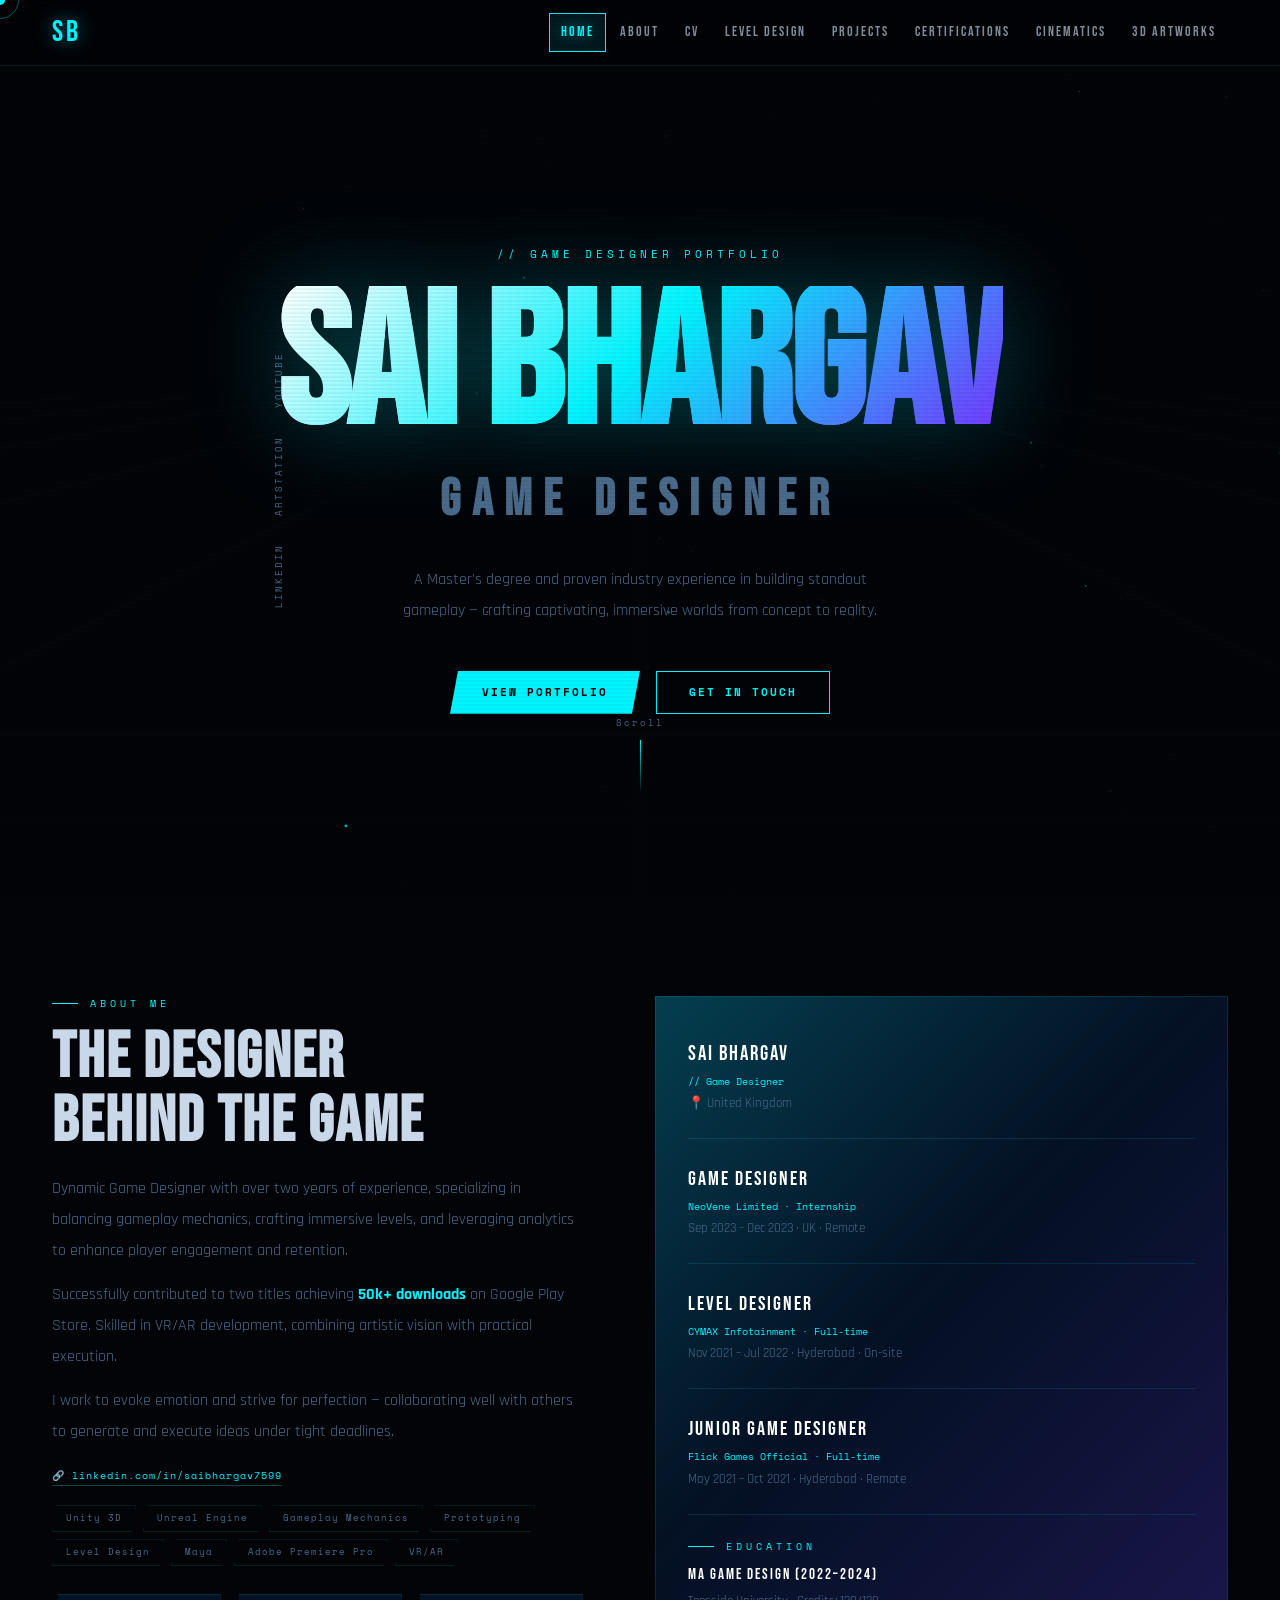
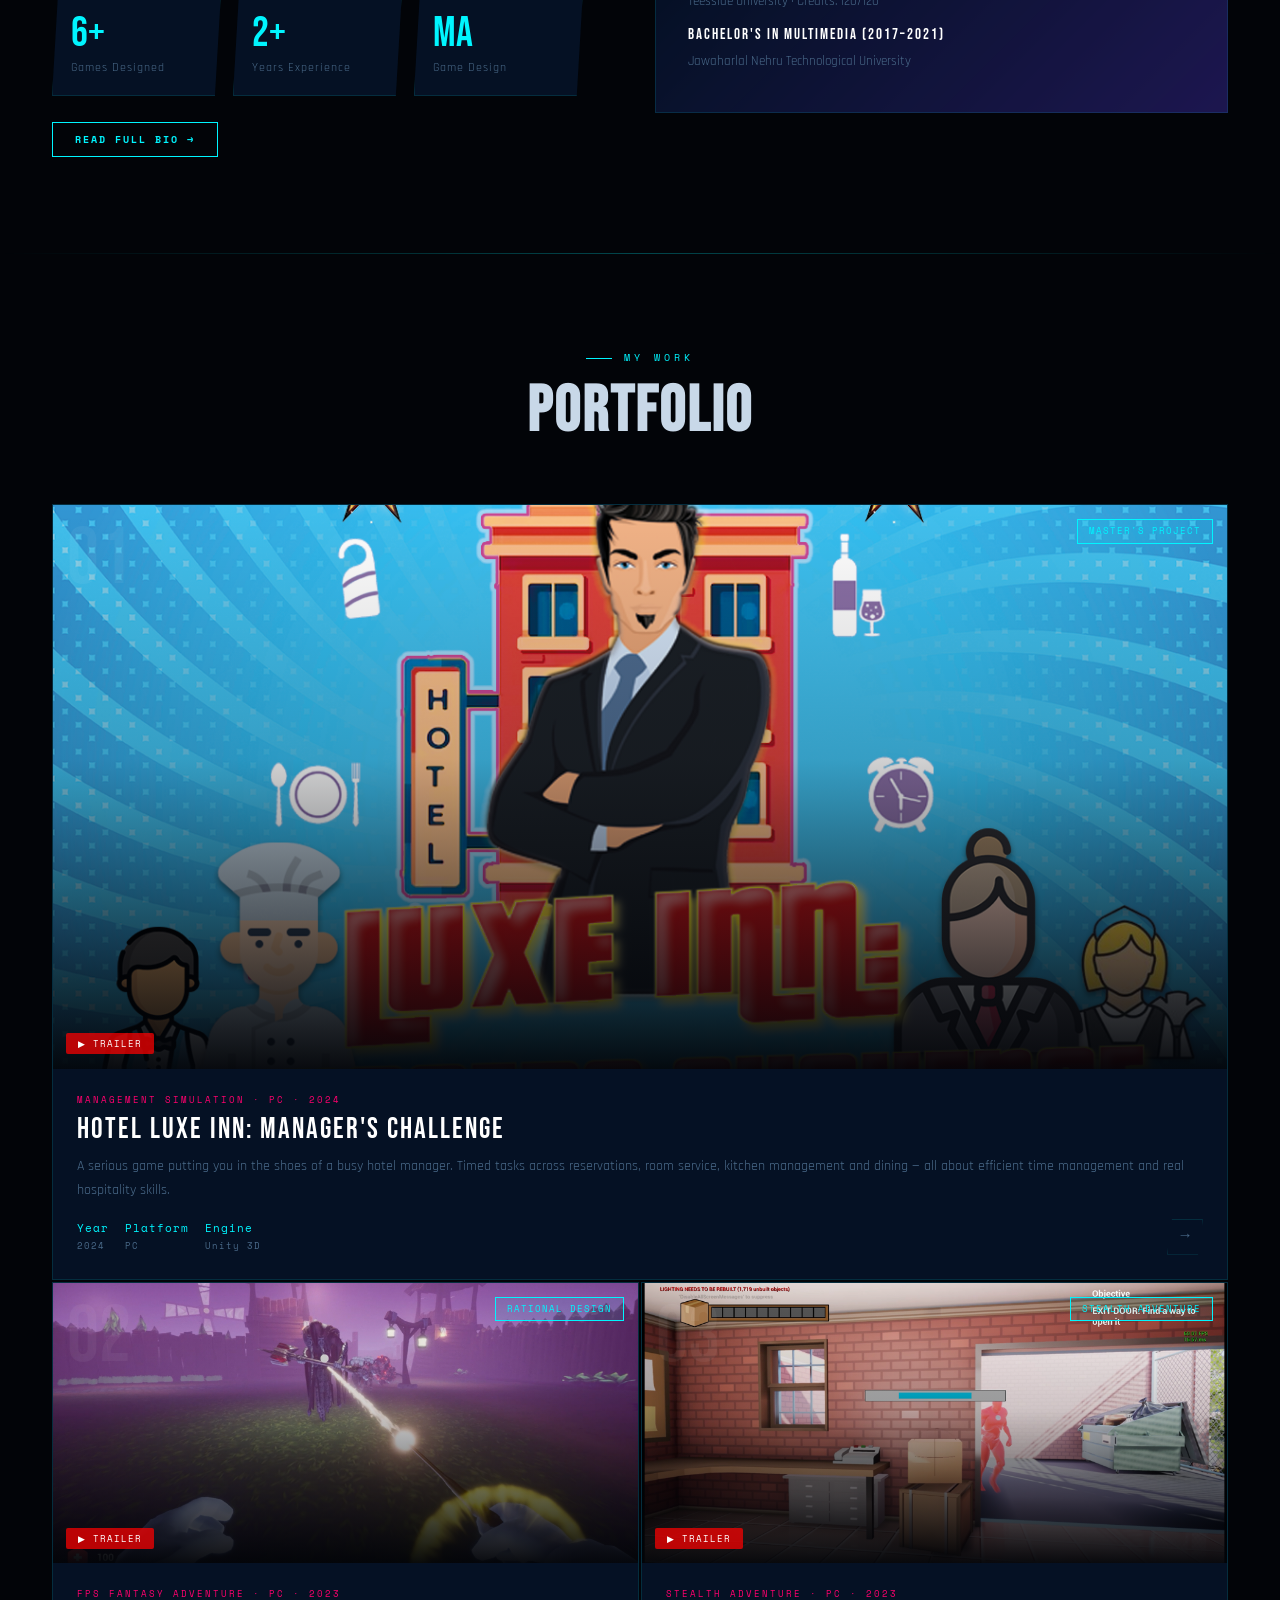
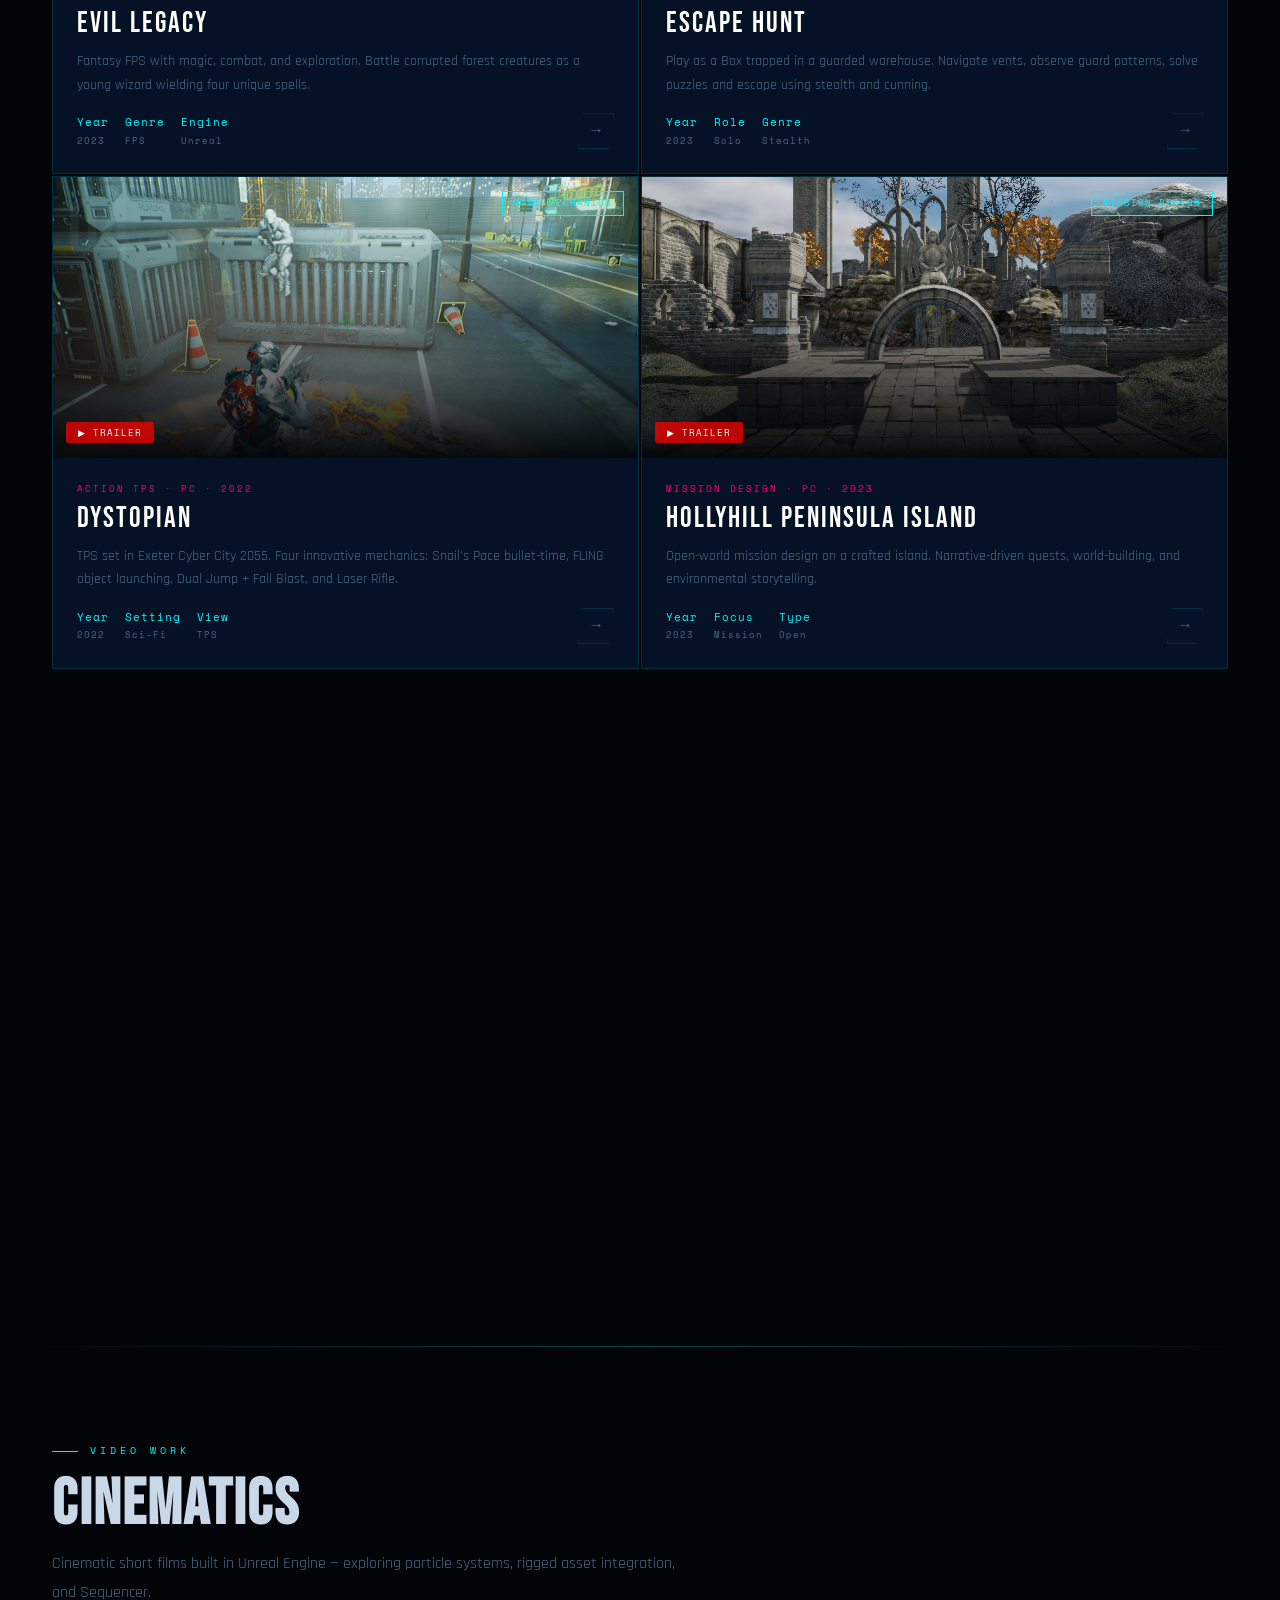
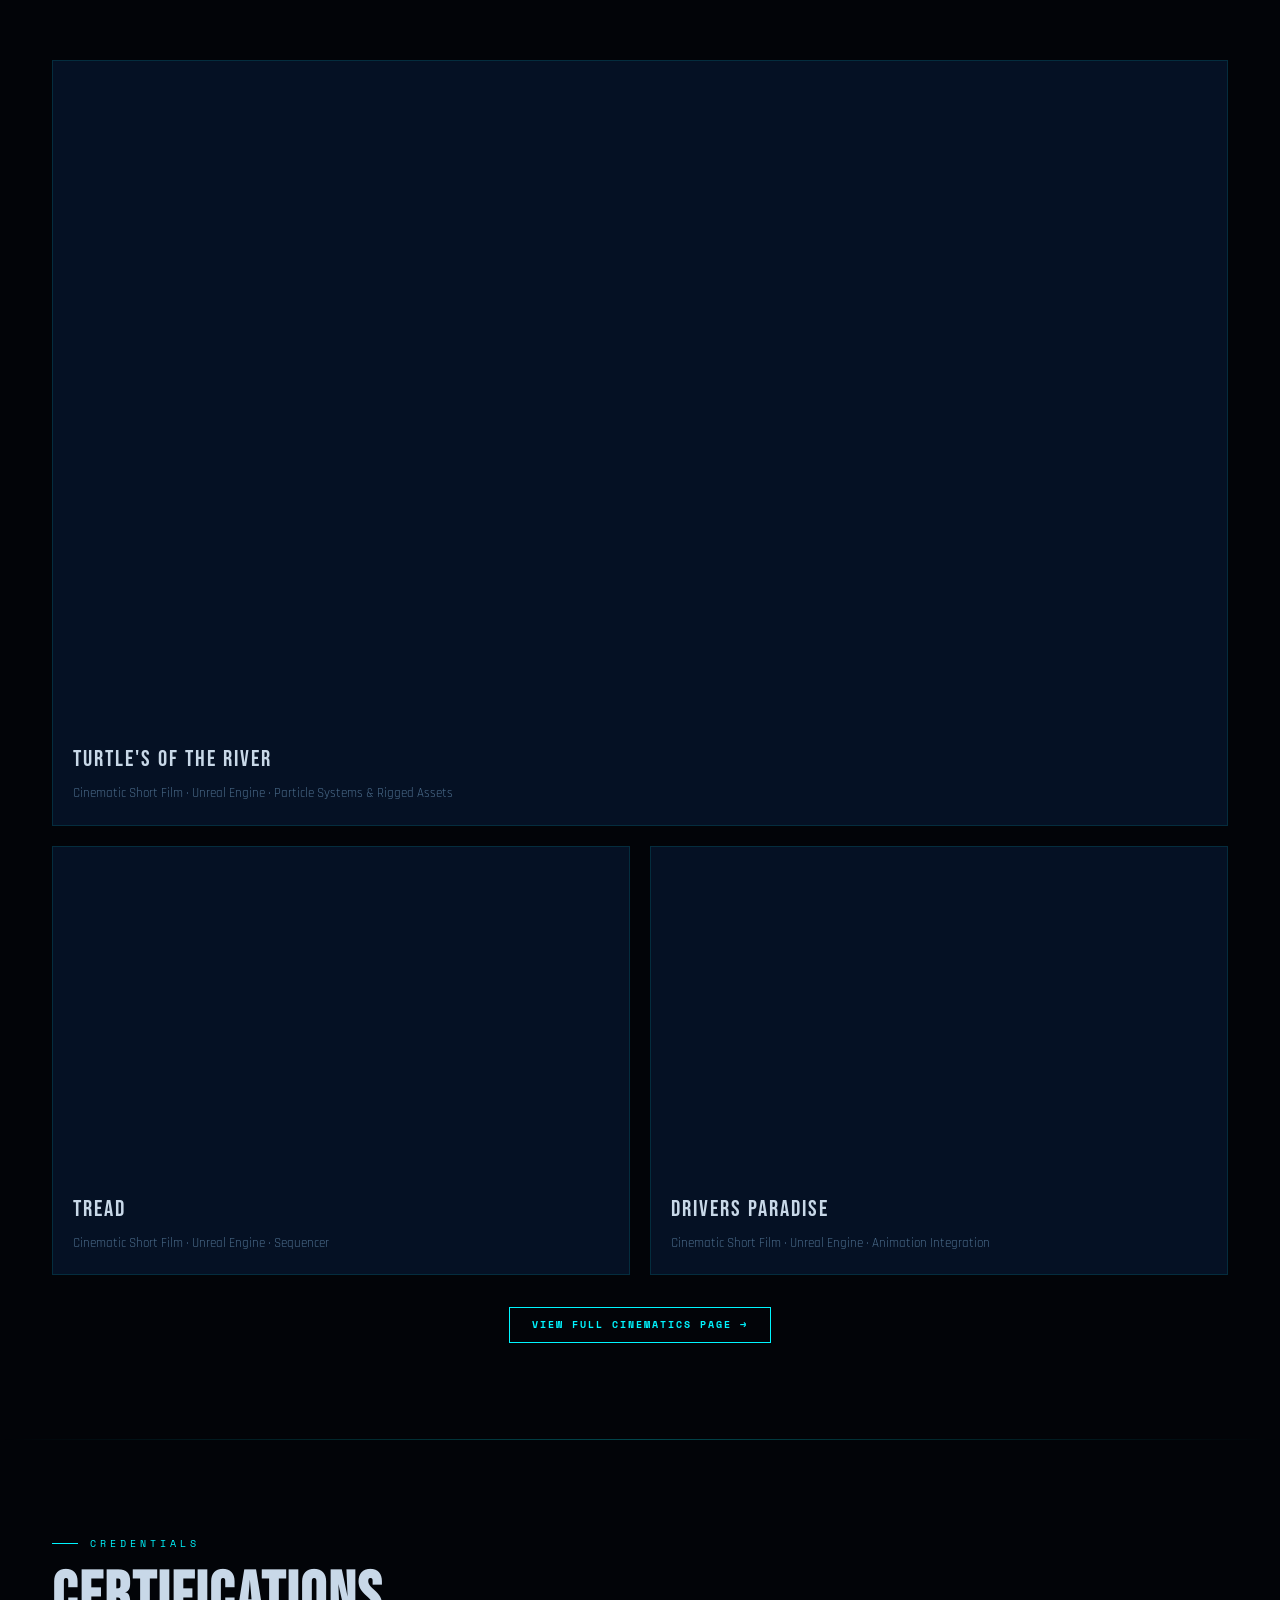
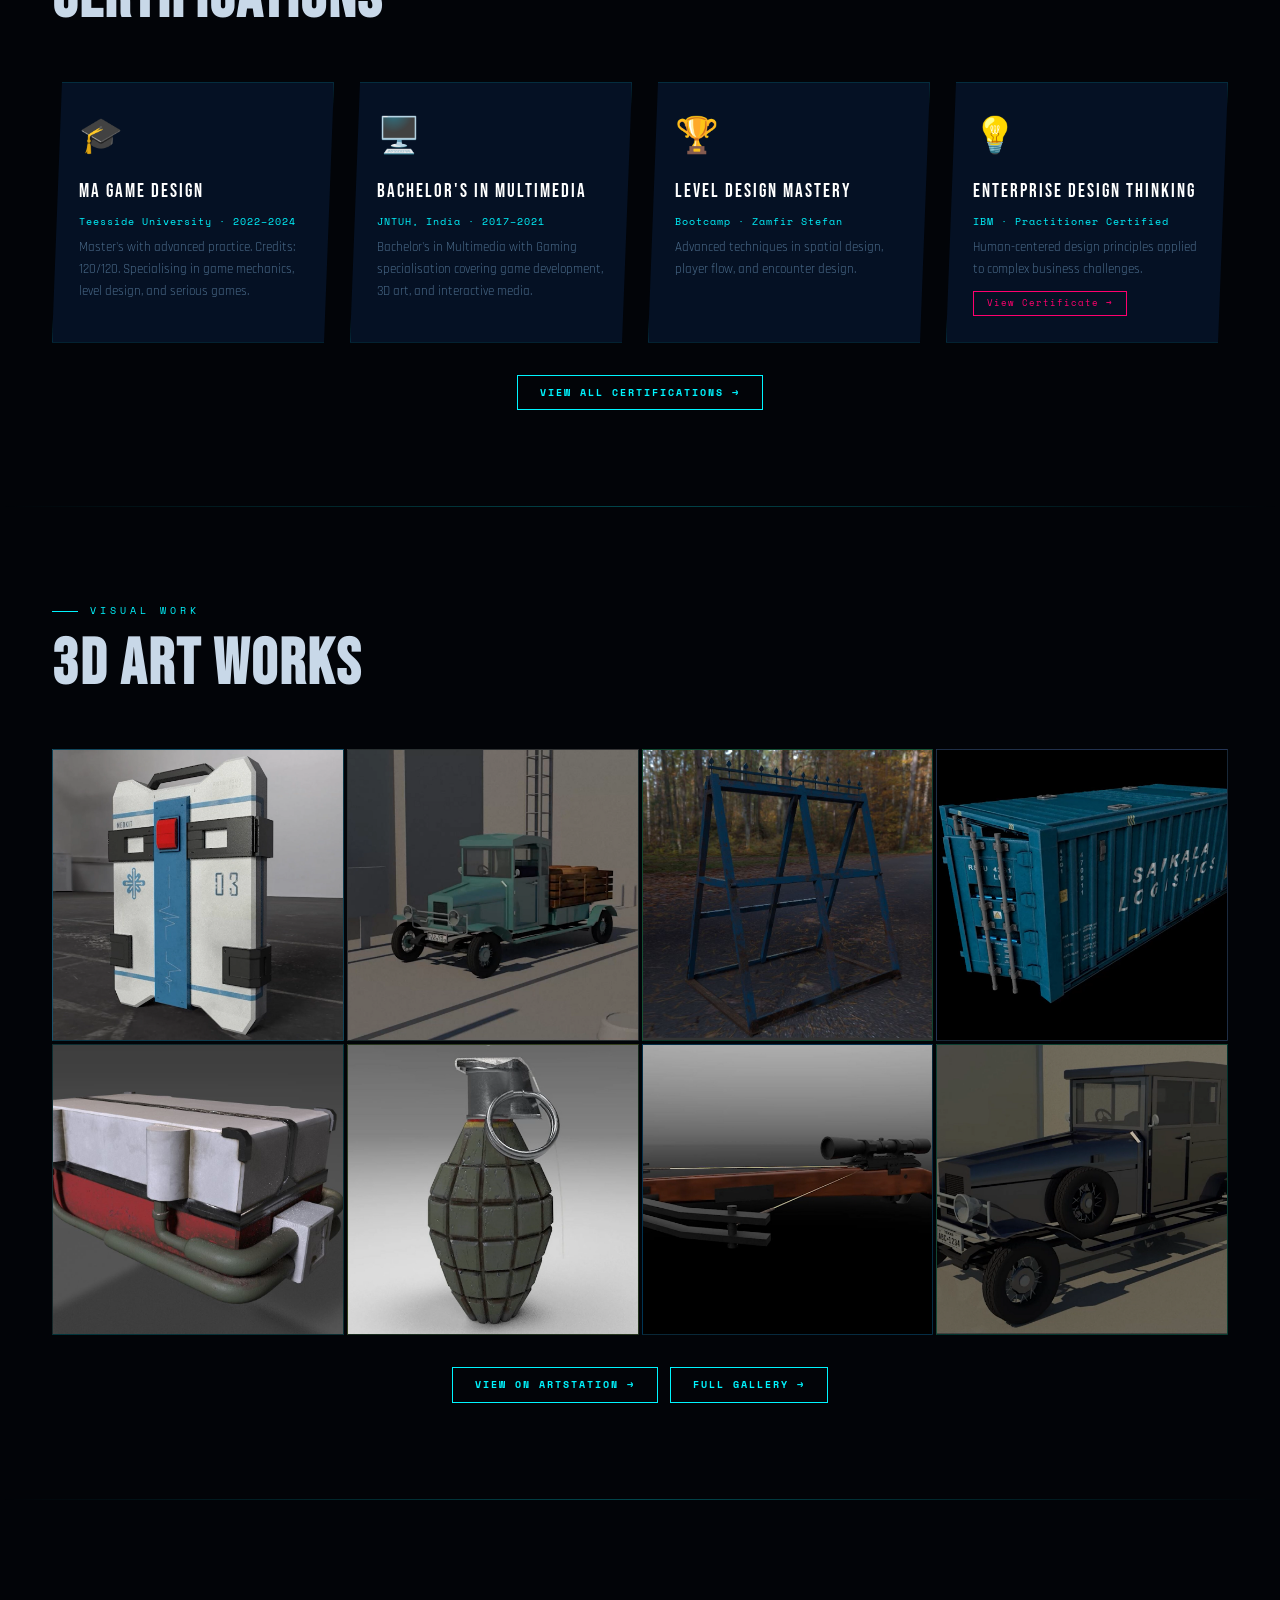
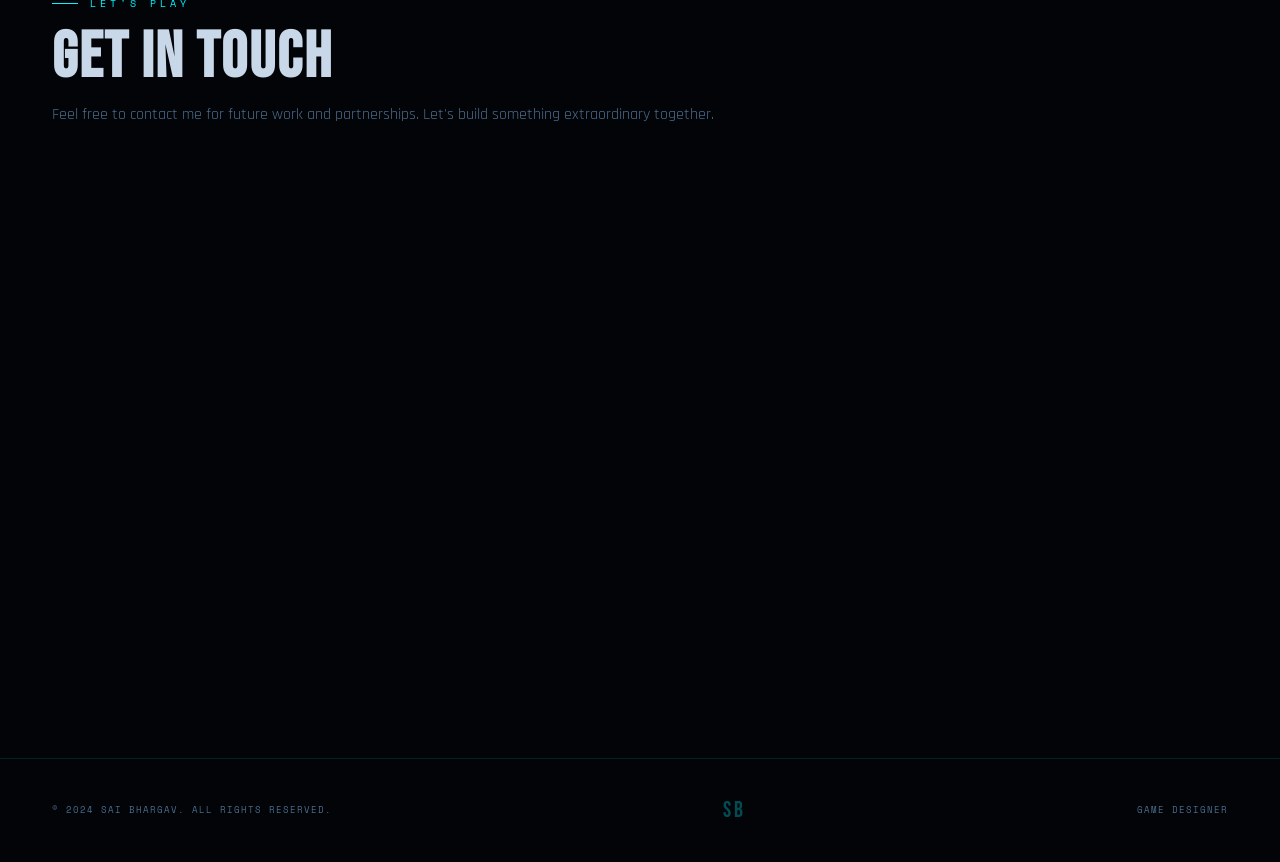
==== commit 227a1ac2: "Update index.html" ====
--- a/index.html
+++ b/index.html
@@ -199,7 +199,7 @@
       <a href="http://sai_bhargav.artstation.com" target="_blank">ArtStation</a>
       <a href="https://youtu.be/WuV2wXUhXF0" target="_blank">YouTube</a>
     </div>
-    <span class="hero-tag">// CREATING MEANINGFUL PLAYER JOURNEYS</span>
+    <span class="hero-tag">// Game Designer Portfolio</span>
     <h1 class="hero-name" data-t="SAI BHARGAV">SAI BHARGAV</h1>
     <h2 class="hero-sub-t">Game Designer</h2>
     <p class="hero-desc">A Master's degree and proven industry experience in building standout gameplay — crafting captivating, immersive worlds from concept to reality.</p>
@@ -221,6 +221,7 @@
         <div class="about-text" style="margin-top:20px">
           <p>Dynamic Game Designer with over two years of experience, specializing in balancing gameplay mechanics, crafting immersive levels, and leveraging analytics to enhance player engagement and retention.</p>
           <p>Successfully contributed to two titles achieving <strong style="color:var(--c)">50k+ downloads</strong> on Google Play Store. Skilled in VR/AR development, combining artistic vision with practical execution.</p>
+          <p>I work to evoke emotion and strive for perfection — collaborating well with others to generate and execute ideas under tight deadlines.</p>
         </div>
         <div style="margin-top:14px">
           <a href="https://www.linkedin.com/in/saibhargav7599" target="_blank" style="font-family:'Space Mono',monospace;font-size:.62rem;color:var(--c);letter-spacing:1px;border-bottom:1px solid var(--bdr2);padding-bottom:2px">🔗 linkedin.com/in/saibhargav7599</a>
@@ -240,32 +241,42 @@
           <a href="pages/about.html" class="btn btn-g btn-sm">Read Full Bio →</a>
         </div>
       </div>
-       <!-- 3D tilt card -->
+      <!-- Right — 3D tilt + real photo -->
       <div class="rev-r d2">
         <div class="exp-card" id="expc">
           <div class="exp-card-inner" id="expi">
+            <!-- Profile photo -->
+            <div style="display:flex;align-items:center;gap:16px;margin-bottom:24px;padding-bottom:24px;border-bottom:1px solid var(--bdr)">
+              <img src="pages/mypicture1.jpeg" alt="Sai Bhargav"
+                style="width:80px;height:80px;border-radius:50%;object-fit:cover;border:2px solid var(--c);box-shadow:0 0 18px rgba(0,245,255,.3);flex-shrink:0"
+                onerror="this.style.display='none'">
+              <div>
+                <div style="font-family:'Bebas Neue',sans-serif;font-size:1.3rem;letter-spacing:2px;color:#fff">SAI BHARGAV</div>
+                <div style="font-family:'Space Mono',monospace;font-size:.62rem;color:var(--c);margin-top:4px">// Game Designer</div>
+                <div style="font-size:.82rem;color:var(--dim);margin-top:3px">📍 United Kingdom</div>
+              </div>
+            </div>
             <div class="exp-item">
               <div class="exp-role">Game Designer</div>
               <div class="exp-co">NeoVene Limited · Internship</div>
-              <div class="exp-per">Sep 2023 – Dec 2023 · Middlesbrough, United Kingdom · Remote</div>
+              <div class="exp-per">Sep 2023 – Dec 2023 · UK · Remote</div>
             </div>
             <div class="exp-item">
               <div class="exp-role">Level Designer</div>
               <div class="exp-co">CYMAX Infotainment · Full-time</div>
-              <div class="exp-per">Nov 2021 – Jul 2022 · Hyderabad, India · On-site</div>
+              <div class="exp-per">Nov 2021 – Jul 2022 · Hyderabad · On-site</div>
             </div>
             <div class="exp-item">
               <div class="exp-role">Junior Game Designer</div>
               <div class="exp-co">Flick Games Official · Full-time</div>
-              <div class="exp-per">May 2021 – Oct 2021 · Hyderabad, India · Remote</div>
+              <div class="exp-per">May 2021 – Oct 2021 · Hyderabad · Remote</div>
             </div>
             <div style="margin-top:20px">
               <div class="sec-label" style="margin-bottom:9px">Education</div>
               <div class="exp-role" style="font-size:.96rem;margin-bottom:3px">MA Game Design (2022–2024)</div>
-              <div class="exp-per" style="margin-bottom:11px">Teesside University</div>
+              <div class="exp-per" style="margin-bottom:11px">Teesside University · Credits: 120/120</div>
               <div class="exp-role" style="font-size:.96rem;margin-bottom:3px">Bachelor's in Multimedia (2017–2021)</div>
               <div class="exp-per">Jawaharlal Nehru Technological University</div>
-
             </div>
           </div>
         </div>
@@ -297,7 +308,7 @@
           <div class="gi-name">HOTEL LUXE INN: MANAGER'S CHALLENGE</div>
           <div class="gi-desc">A serious game putting you in the shoes of a busy hotel manager. Timed tasks across reservations, room service, kitchen management and dining — all about efficient time management and real hospitality skills.</div>
           <div class="gi-meta">
-            <div class="gmi"><span>Year</span>2024</div><div class="gmi"><span>Platform</span>PC</div><div class="gmi"><span>Engine</span>Unreal</div>
+            <div class="gmi"><span>Year</span>2024</div><div class="gmi"><span>Platform</span>PC</div><div class="gmi"><span>Engine</span>Unity 3D</div>
             <div class="garr">→</div>
           </div>
         </div>
@@ -408,7 +419,7 @@
     <div class="rev">
       <div class="sec-label">Video Work</div>
       <h2 class="sec-title">CINEMATICS</h2>
-      <p style="margin-top:13px;color:var(--dim);font-size:1rem;max-width:640px;line-height:1.8">Sharing my journey into the world of cinematic storytelling — short films built in Unreal Engine exploring particle systems, rigged asset integration, and Sequencer.</p>
+      <p style="margin-top:13px;color:var(--dim);font-size:1rem;max-width:640px;line-height:1.8">Cinematic short films built in Unreal Engine — exploring particle systems, rigged asset integration, and Sequencer.</p>
     </div>
     <div class="cg">
       <div class="vc big rev d1">
@@ -439,7 +450,7 @@
         <div class="cert-icon">🎓</div>
         <div class="cert-name">MA GAME DESIGN</div>
         <div class="cert-iss">Teesside University · 2022–2024</div>
-        <div class="cert-desc">Master's with advanced practice. Specialising in game mechanics, mission design, game management, rational game design, and game optimization.</div>
+        <div class="cert-desc">Master's with advanced practice. Credits: 120/120. Specialising in game mechanics, level design, and serious games.</div>
       </div>
       <div class="cert-card rev d1">
         <div class="cert-icon">🖥️</div>
@@ -451,7 +462,7 @@
         <div class="cert-icon">🏆</div>
         <div class="cert-name">LEVEL DESIGN MASTERY</div>
         <div class="cert-iss">Bootcamp · Zamfir Stefan</div>
-        <div class="cert-desc">Level Design Mastery Bootcamp led by industry veteran Zamfir Stefan. Advanced techniques in spatial design, player flow, and encounter design.</div>
+        <div class="cert-desc">Advanced techniques in spatial design, player flow, and encounter design.</div>
       </div>
       <div class="cert-card rev d3">
         <div class="cert-icon">💡</div>
@@ -526,7 +537,7 @@
           </div>
           <div style="padding:16px;background:rgba(0,245,255,.04);border:1px solid var(--bdr2)">
             <div style="font-family:'Space Mono',monospace;font-size:.58rem;color:var(--c);letter-spacing:2px;margin-bottom:7px">KEY ACHIEVEMENT</div>
-            <div style="font-size:.94rem;color:var(--txt)">Contributed to two titles surpassing <strong style="color:var(--c)">50,000+ downloads</strong> on Google Play Store, driving significant revenue growth.</div>
+            <div style="font-size:.94rem;color:var(--txt)">Contributed to two titles surpassing <strong style="color:var(--c)">50,000+ downloads</strong> on Google Play Store.</div>
           </div>
         </div>
       </div>
@@ -572,29 +583,29 @@
 
 /* MODAL DATA */
 const GD={
-  hotel:{tag:'Management Simulation',title:"HOTEL LUXE INN: MANAGER'S CHALLENGE",role:"// Master's Project — Solo Designer",year:'2024',platform:'PC',engine:'Unreal',img:'pages/LuxeInn.png',
-    desc:"Master's thesis: An approach to develop a serious game in hospitality addressing the challenges faced by a hotel manager. A game putting you in the shoes of a busy hotel manager. Through timed tasks across reservations, room service, kitchen management and dining — all about efficient time management and real hospitality skills.",
-    mechs:[{i:'⏱️',n:'TIME MANAGEMENT',d:'Prioritize and juggle multiple hotel tasks simultaneously with real-time deadlines.'},{i:'🏨',n:'MULTI-DEPARTMENT',d:'Manage reservations, room service, kitchen operations, and dining as interconnected systems.'},{i:'📊',n:'EDUCATIONAL FEEDBACK',d:'Real-time performance scoring teaches efficient hotel management principles.'}],
+  hotel:{tag:'Management Simulation',title:"HOTEL LUXE INN: MANAGER'S CHALLENGE",role:"// Master's Project — Lead Designer",year:'2024',platform:'PC',engine:'Unity 3D',img:'pages/LuxeInn.png',
+    desc:"A serious game putting you in the shoes of a busy hotel manager. Through timed tasks across reservations, room service, kitchen management and dining — all about efficient time management and real hospitality skills.",
+    mechs:[{i:'⏱️',n:'TIME MANAGEMENT',d:'Prioritize multiple hotel tasks simultaneously with real-time deadlines.'},{i:'🏨',n:'MULTI-DEPARTMENT',d:'Manage reservations, room service, kitchen, and dining as interconnected systems.'},{i:'📊',n:'EDUCATIONAL FEEDBACK',d:'Real-time performance scoring teaches efficient hotel management principles.'}],
     links:[{l:'▶ Gameplay Video',h:'https://youtu.be/xCHTsjbmJTY'},{l:'⬇ Download Build',h:'https://drive.google.com/file/d/1gxt_WkotQk0s4rO7OJoQ0ZQs16-QeoB2/view'},{l:'📄 PDF',h:'https://drive.google.com/file/d/1cCnpSW-y58CAdkyc66Zq5skm8AUJRFPB/view'},{l:'📖 Full Case Study',h:'pages/projects.html'}]},
-  evil:{tag:'FPS Fantasy Adventure',title:'EVIL LEGACY',role:'// Course Project: Rational Design',year:'2023',platform:'PC',engine:'Unreal',img:'pages/Evillegacy.png',
-    desc:"A fantasy action-adventure FPS with magic, combat, and exploration through a mystical forest. Play as a young wizard battling corrupted creatures left behind by the dark wizard Zephyrus, using four unique spells..",
-    mechs:[{i:'⚡',n:'DIFFINDO(LIGHTNING)',d:'Causes lightning bolts to strike enemies, dealing constant damage over time.'},{i:'🛡️',n:'PROTEGO',d:'Creates a temporary shield blocking enemy attacks with limited duration.'},{i:'❄️',n:'IMPEDIMENTA',d:'Freezes enemies while dealing damage, making them easier to defeat.'},{i:'🔥',n:'Unleashes a powerful fireball dealing heavy damage — the most devastating spell.'}],
+  evil:{tag:'FPS Fantasy Adventure',title:'EVIL LEGACY',role:'// Course Project: Rational Design',year:'2023',platform:'PC',engine:'Unreal Engine',img:'pages/Evillegacy.png',
+    desc:"Fantasy FPS with magic, combat, and exploration. Battle corrupted forest creatures as a young wizard using four unique magical abilities: Diffindo, Protego, Impedimenta, and Avada Kedavra.",
+    mechs:[{i:'⚡',n:'DIFFINDO',d:'Lightning bolts dealing constant damage over time.'},{i:'🛡️',n:'PROTEGO',d:'Temporary shield blocking enemy attacks.'},{i:'❄️',n:'IMPEDIMENTA',d:'Freezes enemies while dealing damage.'},{i:'🔥',n:'AVADA KEDAVRA',d:'Powerful fireball — heaviest burst damage.'}],
     links:[{l:'▶ Gameplay Video',h:'https://youtu.be/Bc49S2FR3qk'},{l:'⬇ Download Build',h:'https://drive.google.com/file/d/1mZhXWIEAcjxdo7sylQUF38PTih2l43ry/view'},{l:'📄 PDF',h:'https://drive.google.com/file/d/1_dgZ5gs1giCE4TAaE5sad564O77vFCdE/view'},{l:'📖 Full Case Study',h:'pages/projects.html'}]},
-  escape:{tag:'Stealth Adventure',title:'ESCAPE HUNT',role:'// Course Project: Solo Designer',year:'2023',platform:'PC',engine:'Unreal',img:'pages/Escapehunt.png',
-    desc:"Play as a Box trapped in a guarded warehouse. Navigate vents, observe guard patterns, solve puzzles and escape using stealth, wit, and cunning. Observe guard patterns and use agility to navigate vents and crates..",
-    mechs:[{i:'👁️',n:'GUARD PATTERNS OBSERVATION',d:'Study and memorize enemy patrol routes to find safe windows for movement.'},{i:'🔍',n:'CLUE DISCOVERY',d:'Uncover hidden clues that progressively unlock the escape path..'},{i:'🎭',n:'STEALTH NAVIGATION',d:'Use vents, crates, and cover to stay undetected and navigate through levels..'}],
+  escape:{tag:'Stealth Adventure',title:'ESCAPE HUNT',role:'// Course Project: Group Project Solo',year:'2023',platform:'PC',engine:'Unity 3D',img:'pages/Escapehunt.png',
+    desc:"Play as a Box trapped in a guarded warehouse. Navigate vents, observe guard patterns, solve puzzles and escape using stealth, wit, and cunning.",
+    mechs:[{i:'👁️',n:'GUARD PATTERNS',d:'Study patrol routes to find safe windows.'},{i:'🔍',n:'CLUE DISCOVERY',d:'Uncover clues that unlock the escape path.'},{i:'🎭',n:'STEALTH NAV',d:'Vents, crates, cover — stay undetected.'}],
     links:[{l:'▶ Gameplay Video',h:'https://youtu.be/lqwcb-ts59o4'},{l:'⬇ Download Build',h:'https://drive.google.com/file/d/1FJ2zDueHOUzt0yvAL3HygzUFwdICHxpe/view'},{l:'📄 PDF',h:'https://drive.google.com/file/d/1aFjG5gJZ_TiuN1Neq0DVqTeJdY-ZgVEf/view'},{l:'📖 Full Case Study',h:'pages/projects.html'}]},
-  dystopian:{tag:'Action Third-Person Shooter',title:'DYSTOPIAN',role:'// Course Project: Game Mechanics',year:'2022',platform:'PC',engine:'Unreal',img:'pages/Dystopian.png',
-    desc:"Set in Exeter Cyber City 2055, DYSTOPIAN puts you in the boots of Suhan — a military scientist defending his city against Iroria7X robots using a secret superpower suit. Four innovative mechanics push traditional shooter conventions.",
-    mechs:[{i:'🐌',n:"SNAIL'S PACE (BULLET TIME)",d:"Time slows when aiming at an enemy — inspired by Max Payne's Bullet Time."},{i:'🪃',n:'FLING (OBJECT LAUNCH)',d:'Pick up highlighted environment objects and launch them at enemies — inspired by Control's Launch.'},{i:'⬆️',n:'DUAL JUMP + FALL BLAST',d:'Double jump + blast radius on landing near enemies, sending them flying.'},{i:'🔫',n:'LASER RIFLE',d:'30-round precision weapon effective at long and medium range.'}],
+  dystopian:{tag:'Action Third-Person Shooter',title:'DYSTOPIAN',role:'// Course Project: Game Mechanics',year:'2022',platform:'PC',engine:'Unreal Engine',img:'pages/Dystopian.png',
+    desc:"TPS set in Exeter Cyber City 2055. Four innovative mechanics push traditional shooter conventions — bullet-time, physics launch, double jump blast, and precision laser combat.",
+    mechs:[{i:'🐌',n:"SNAIL'S PACE",d:"Bullet time when aiming — inspired by Max Payne."},{i:'🪃',n:'FLING',d:'Launch environment objects at enemies — inspired by Control.'},{i:'⬆️',n:'DUAL JUMP + BLAST',d:'Double jump with landing blast radius.'},{i:'🔫',n:'LASER RIFLE',d:'30-round precision weapon, steady rate.'}],
     links:[{l:'▶ Gameplay Video',h:'https://youtu.be/FyTiHAGFq24'},{l:'⬇ Download Build',h:'https://drive.google.com/file/d/1RZvYpeBlXySbbnQ0K2I9rpiBKdAV6Mf_/view'},{l:'📄 PDF',h:'https://drive.google.com/file/d/1iH0n7Onz4sUQsB3bm7xy0FhqJpN5Pwxs/view'},{l:'📖 Full Case Study',h:'pages/projects.html'}]},
-  hollyhill:{tag:'Mission Design',title:'HOLLYHILL PENINSULA ISLAND',role:'// Course Project: Mission Design',year:'2023',platform:'PC',engine:'Unreal',img:'pages/Missiondesign.png',
-    desc:"A mission‑driven design project set on a uniquely crafted peninsula island, built to showcase narrative‑focused gameplay. The experience blends structured quests, environmental storytelling, and world‑building to guide players through a cohesive, story‑rich journey.",
-    mechs:[{i:'🗺️',n:'MISSION FLOW DESIGN',d:'Quest chains that escalate in complexity and emotional resonance..'},{i:'🌍',n:'ENVIRONMENTAL STORYTELLING',d:'The island communicates history and danger through thoughtful layout.'},{i:'⚖️',n:'PACING & DIFFICULTY CURVE',d:'Carefully balanced challenge escalation from start to finish..'}],
+  hollyhill:{tag:'Mission Design',title:'HOLLYHILL PENINSULA ISLAND',role:'// Course Project: Mission Design',year:'2023',platform:'PC',engine:'Unreal Engine',img:'pages/Missiondesign.png',
+    desc:"Open-world mission design on a crafted island. Narrative-driven quests, environmental storytelling, and world-building demonstrate full mission design pipeline.",
+    mechs:[{i:'🗺️',n:'MISSION FLOW',d:'Quest chains escalating in complexity and emotional resonance.'},{i:'🌍',n:'ENV. STORYTELLING',d:'Island communicates history through thoughtful layout.'},{i:'⚖️',n:'PACING',d:'Balanced difficulty curve from intro to finale.'}],
     links:[{l:'▶ Gameplay Video',h:'https://youtu.be/CTgqu1qcPm8'},{l:'⬇ Download Build',h:'https://drive.google.com/file/d/19kRduzNoeP3HkQ5Go0-bJIzyJyW86dBL/view'},{l:'📖 Full Case Study',h:'pages/projects.html'}]},
-  persona:{tag:'Visual Novel',title:'PERSONA',role:'// Lead Designer',year:'2019',platform:'PC',engine:"Ren'Py",img:'pages/Persona.png',
-    desc:"A dark psychological detective visual novel. A woman confesses to triple homicide — no bodies found. Navigate a twisting investigation: is she deranged or a cunning criminal? Your intelligence determines your outcome. Your Fear is your killer.",
-    mechs:[{i:'🔎',n:'INVESTIGATION CHOICES',d:'Player decisions during interrogation shape the narrative path and ending.'},{i:'🧠',n:'PSYCHOLOGICAL PROFILING',d:"Analyze the suspect's behavior and emotional cues to build a case."},{i:'😨',n:'FEAR MECHANIC',d:'The player's in-game fear state affects available dialogue options and story branches.'}],
+  persona:{tag:'Visual Novel',title:'PERSONA',role:'// Lead Designer',year:'2019',platform:'PC',engine:"Ren'Py / Unity",img:'pages/Persona.png',
+    desc:"Dark detective visual novel. A woman confesses to triple homicide — no bodies found. Navigate a twisting psychological investigation where your Fear is your killer.",
+    mechs:[{i:'🔎',n:'INVESTIGATION',d:'Player choices shape the narrative path and ending.'},{i:'🧠',n:'PROFILING',d:"Analyze suspect behavior and emotional cues."},{i:'😨',n:'FEAR MECHANIC',d:'Your fear state affects available dialogue options.'}],
     links:[{l:'▶ Gameplay Video',h:'https://youtu.be/4iclQtB6GZg'},{l:'⬇ Download Build',h:'https://drive.google.com/file/d/1B21E-yNMJtBQ2Qxxz-hWE811SlbaYS1s/view'},{l:'📊 Presentation',h:'https://docs.google.com/presentation/d/1FkqoJvK-2WcipXxYPn1XWfpDjjqsPriM/edit'},{l:'📖 Full Case Study',h:'pages/projects.html'}]}
 };
 
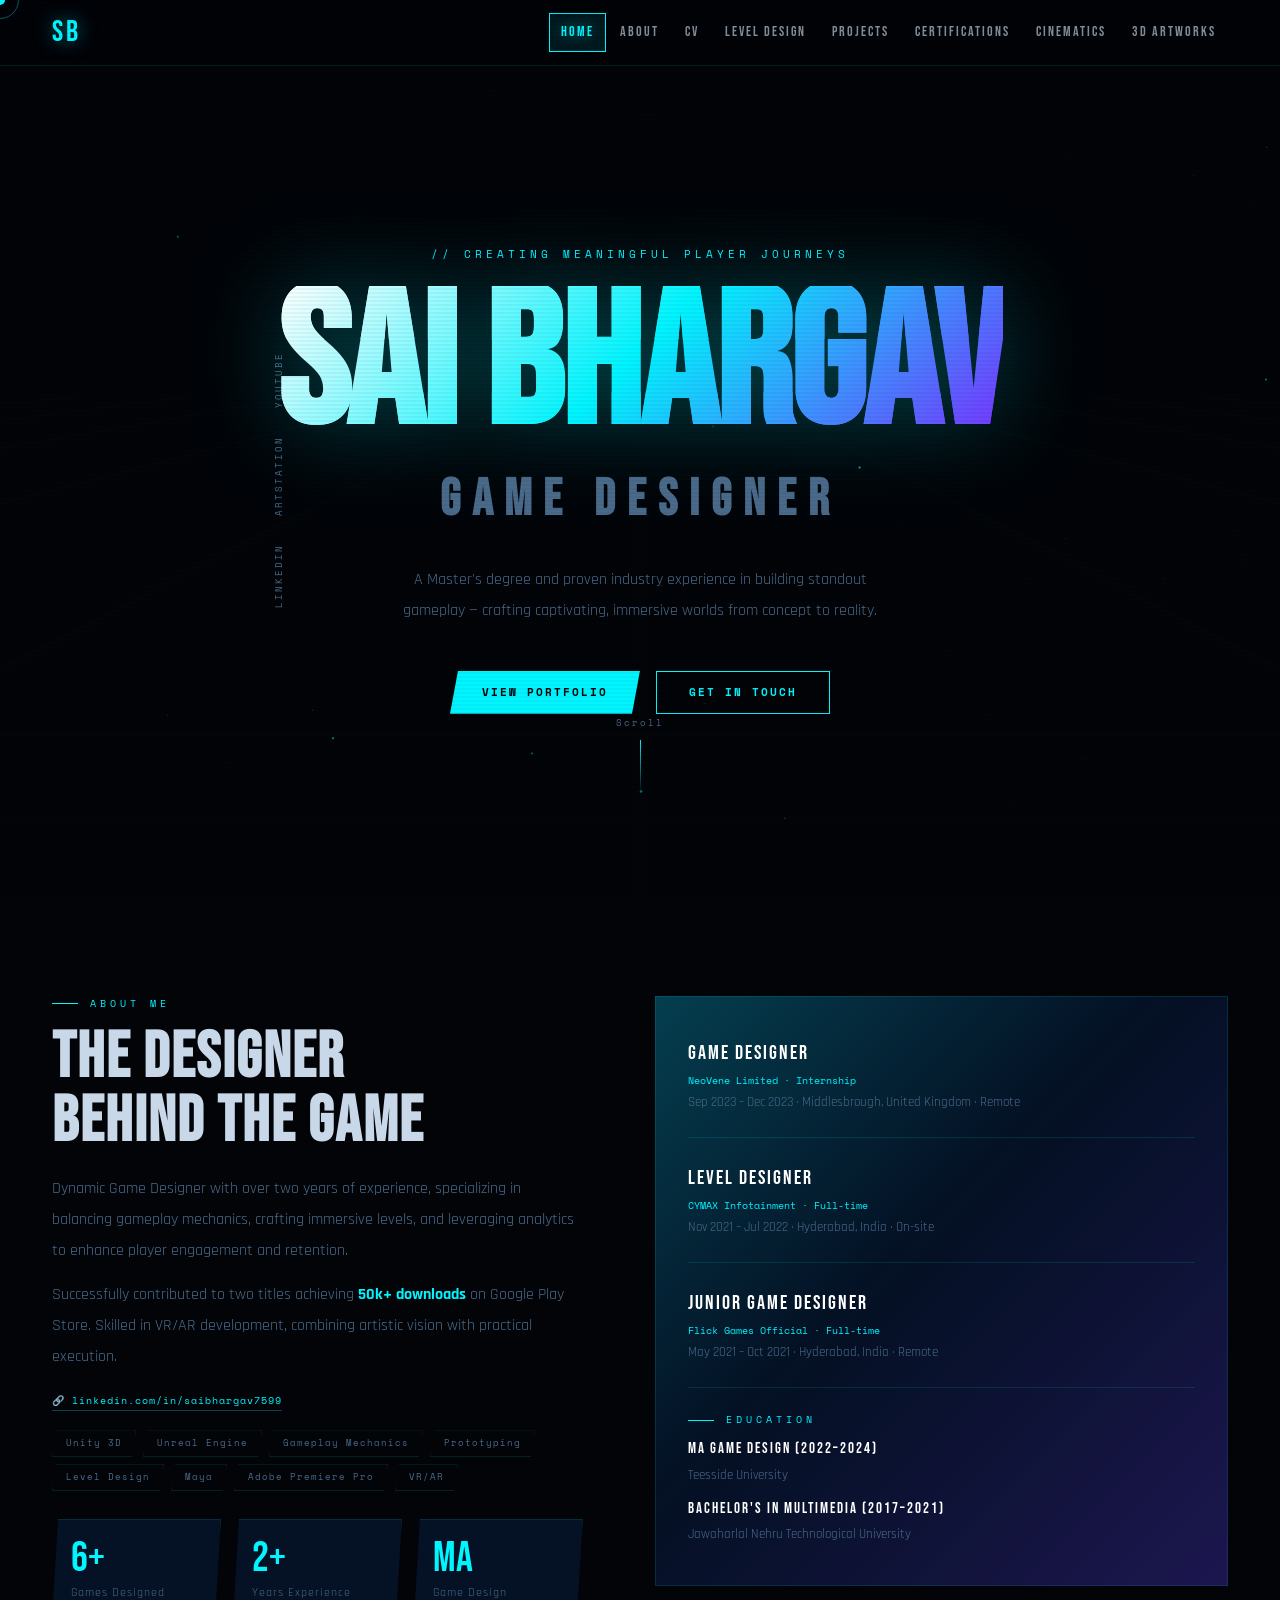
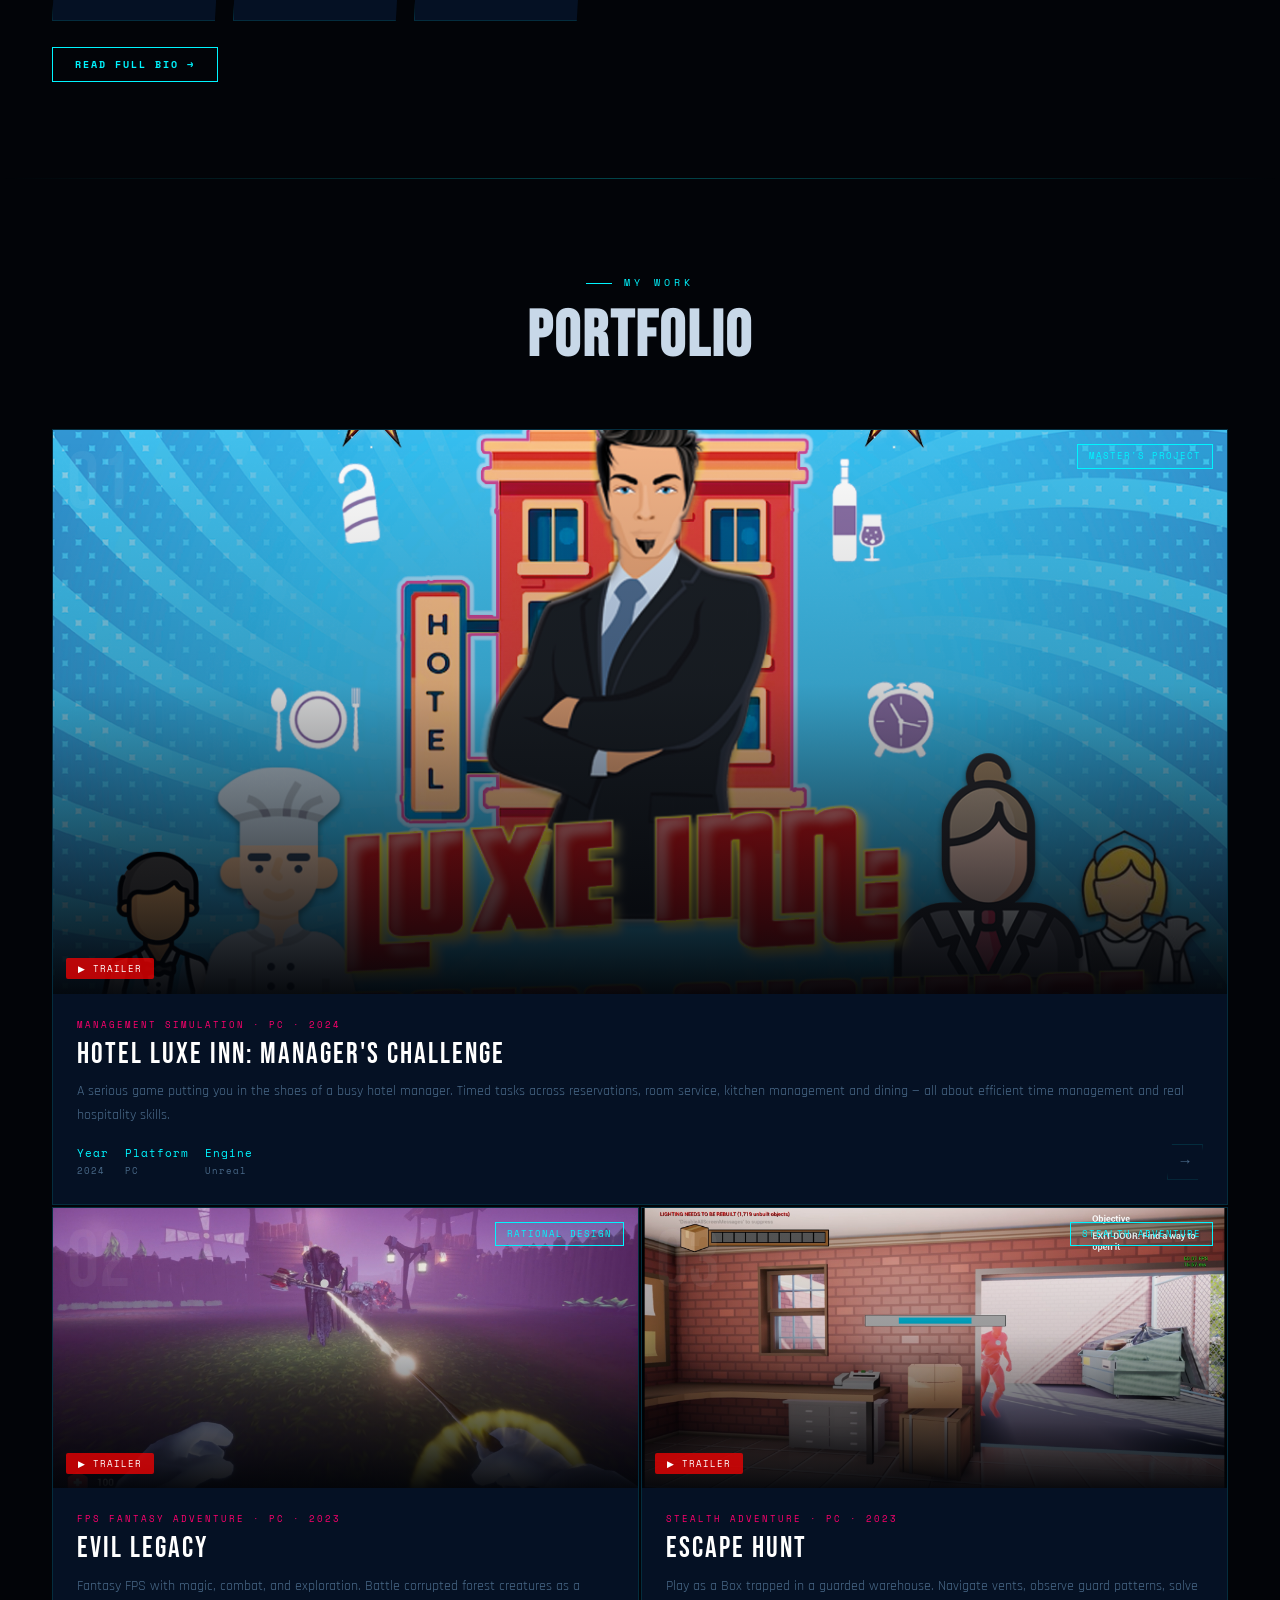
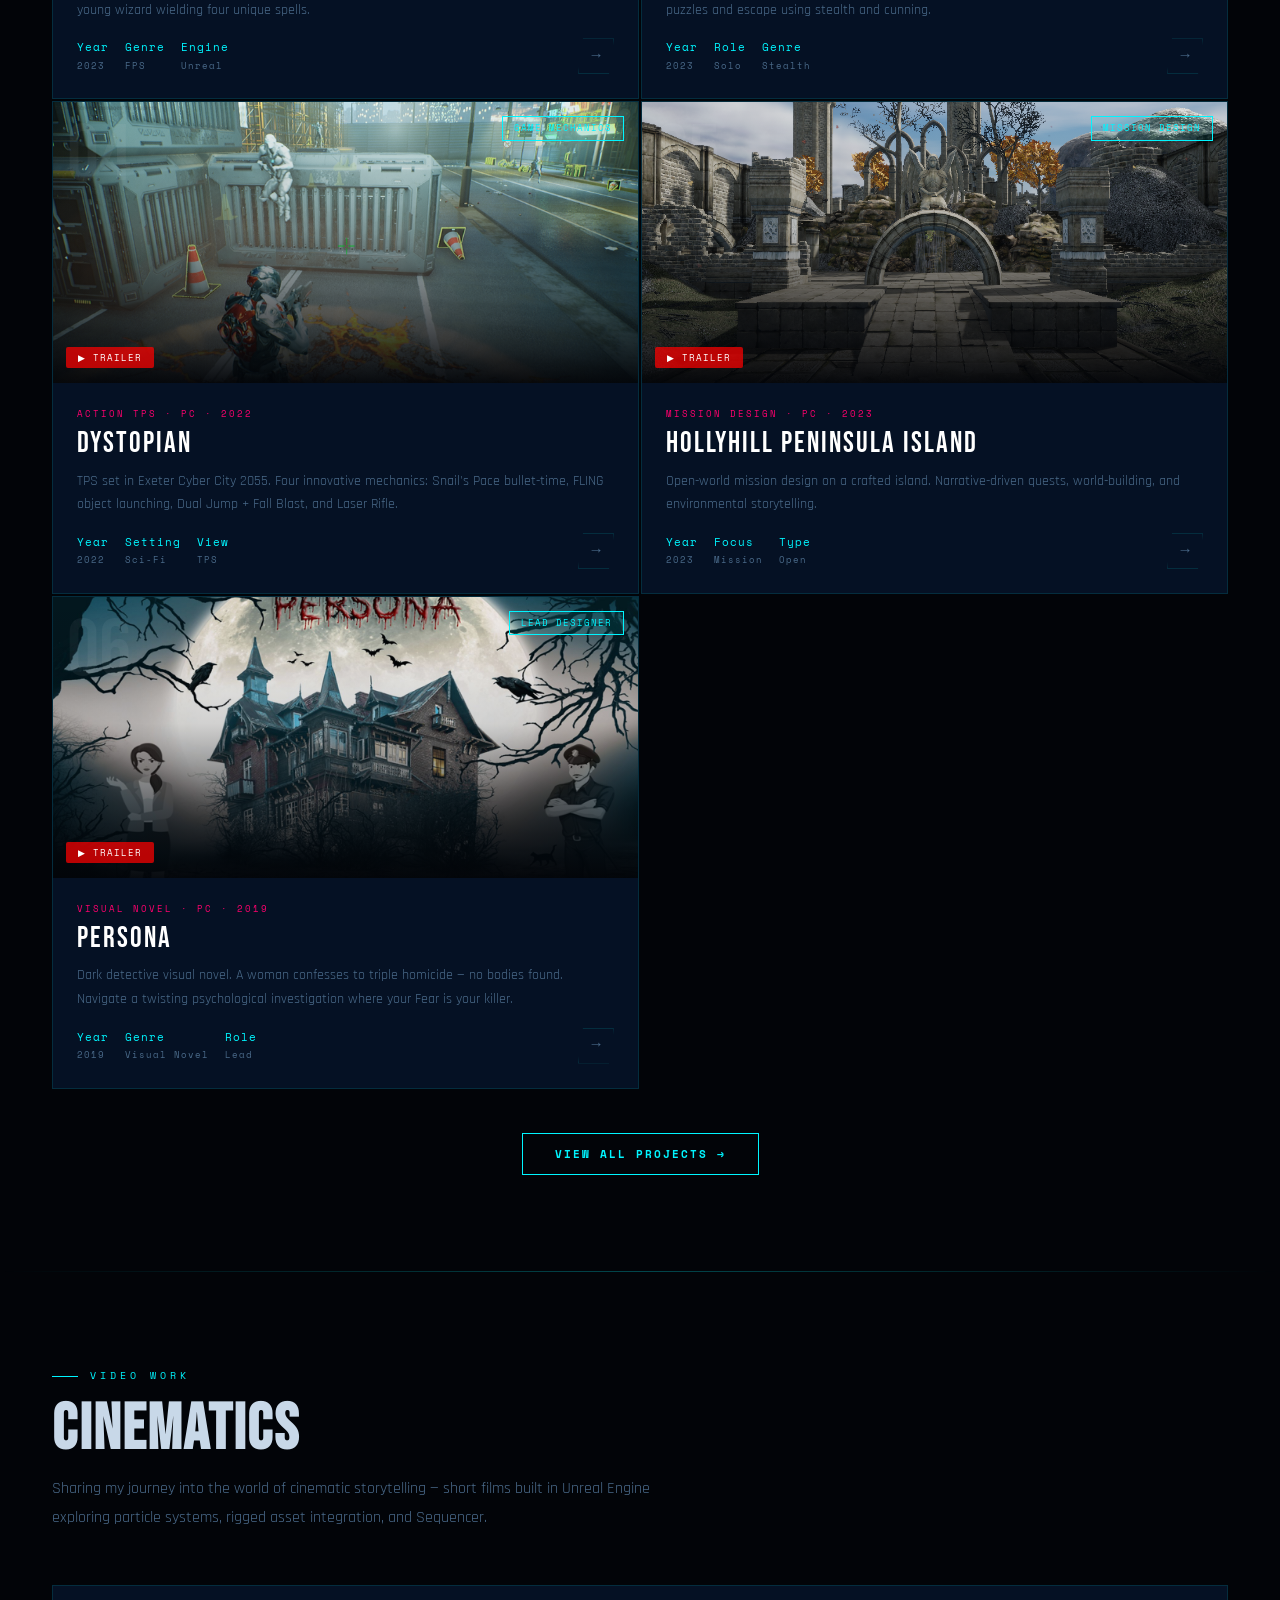
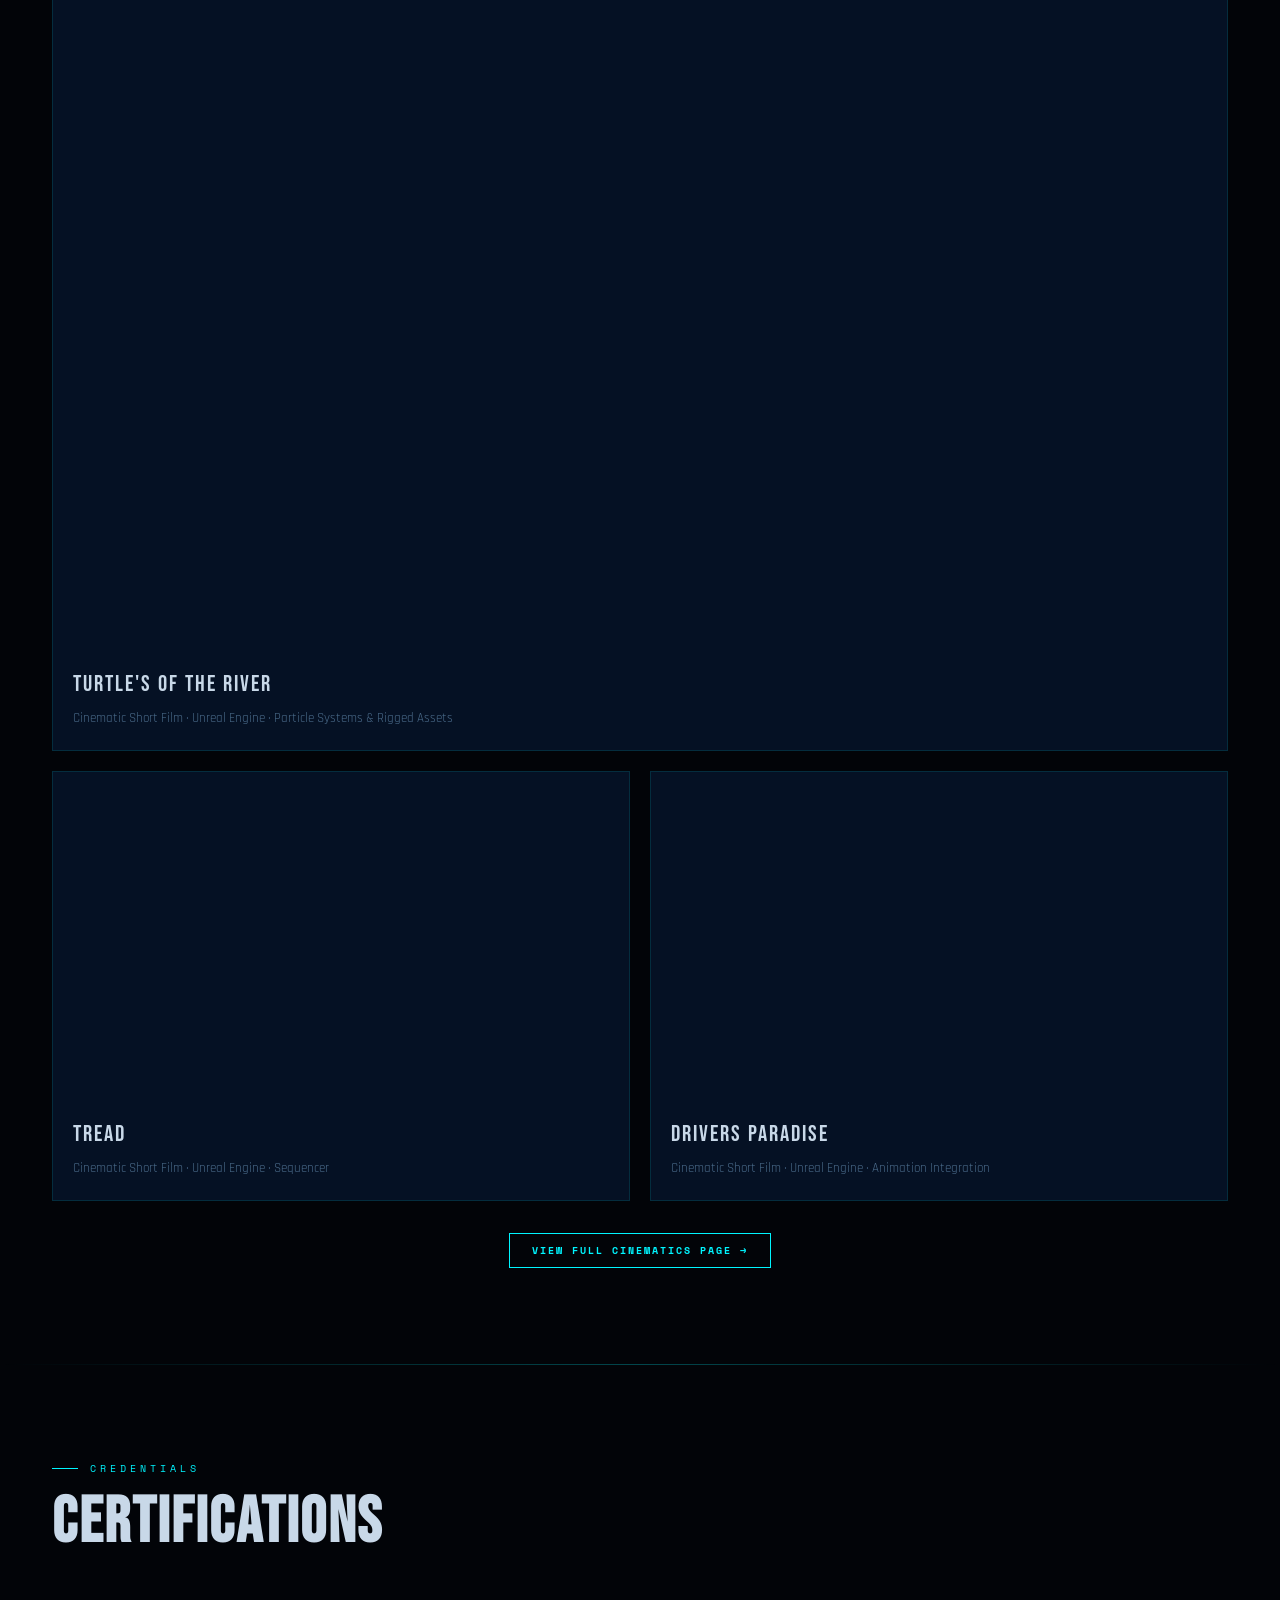
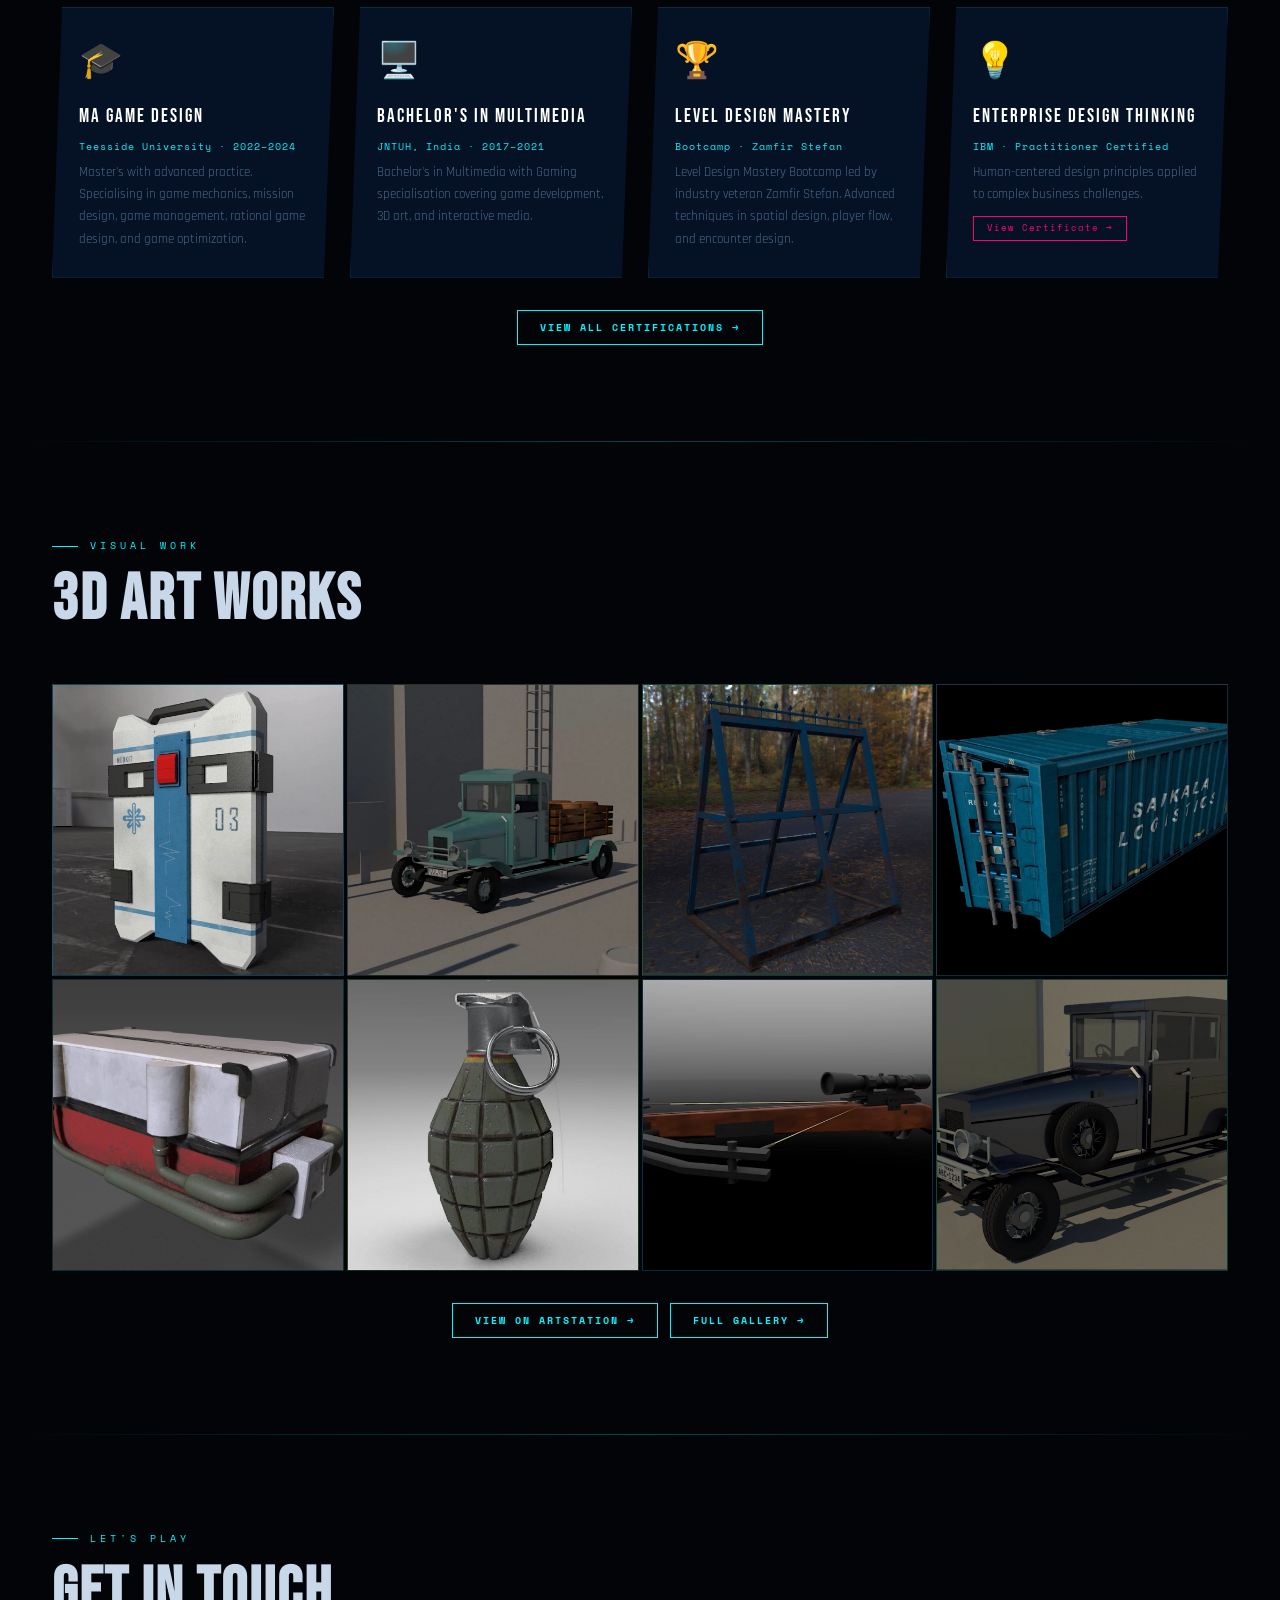
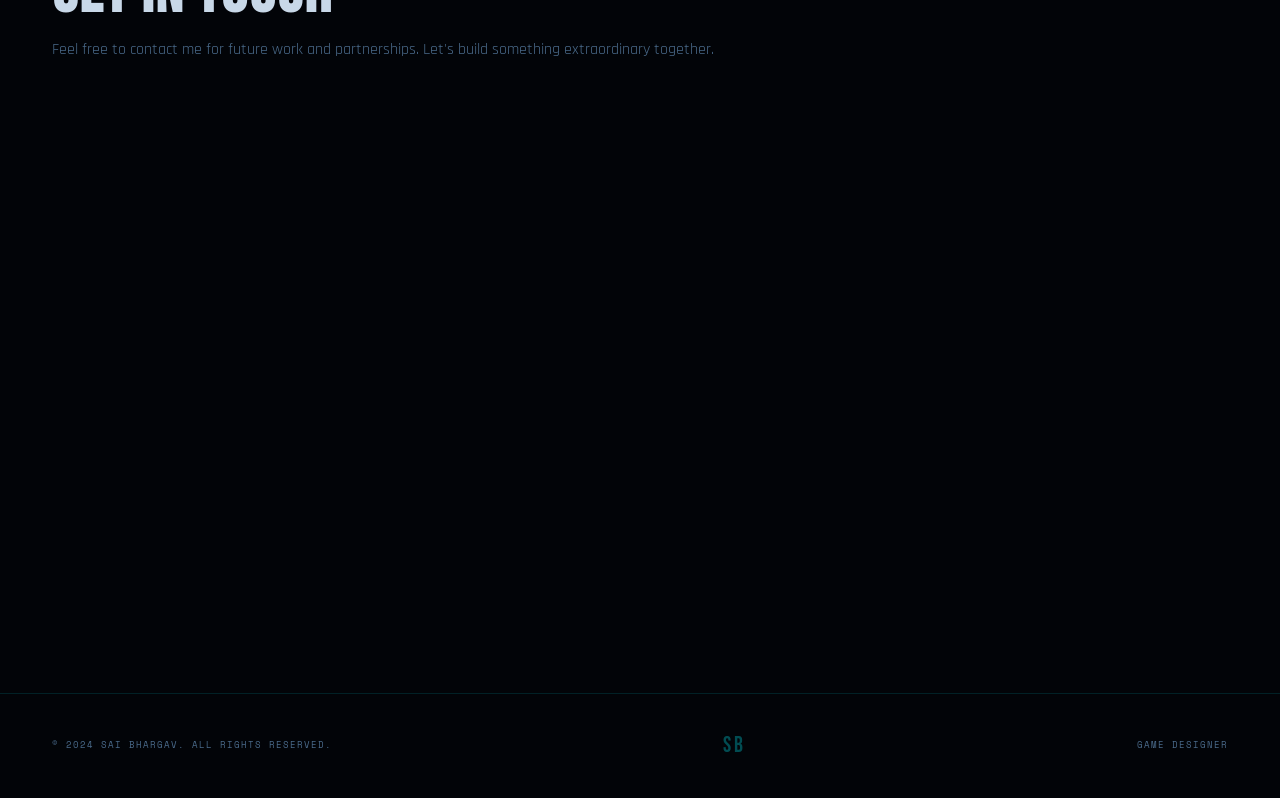
==== commit 9ab63f91: "Update index.html" ====
--- a/index.html
+++ b/index.html
@@ -199,7 +199,7 @@
       <a href="http://sai_bhargav.artstation.com" target="_blank">ArtStation</a>
       <a href="https://youtu.be/WuV2wXUhXF0" target="_blank">YouTube</a>
     </div>
-    <span class="hero-tag">// Game Designer Portfolio</span>
+    <span class="hero-tag">// CREATING MEANINGFUL PLAYER JOURNEYS</span>
     <h1 class="hero-name" data-t="SAI BHARGAV">SAI BHARGAV</h1>
     <h2 class="hero-sub-t">Game Designer</h2>
     <p class="hero-desc">A Master's degree and proven industry experience in building standout gameplay — crafting captivating, immersive worlds from concept to reality.</p>
@@ -221,7 +221,6 @@
         <div class="about-text" style="margin-top:20px">
           <p>Dynamic Game Designer with over two years of experience, specializing in balancing gameplay mechanics, crafting immersive levels, and leveraging analytics to enhance player engagement and retention.</p>
           <p>Successfully contributed to two titles achieving <strong style="color:var(--c)">50k+ downloads</strong> on Google Play Store. Skilled in VR/AR development, combining artistic vision with practical execution.</p>
-          <p>I work to evoke emotion and strive for perfection — collaborating well with others to generate and execute ideas under tight deadlines.</p>
         </div>
         <div style="margin-top:14px">
           <a href="https://www.linkedin.com/in/saibhargav7599" target="_blank" style="font-family:'Space Mono',monospace;font-size:.62rem;color:var(--c);letter-spacing:1px;border-bottom:1px solid var(--bdr2);padding-bottom:2px">🔗 linkedin.com/in/saibhargav7599</a>
@@ -241,42 +240,32 @@
           <a href="pages/about.html" class="btn btn-g btn-sm">Read Full Bio →</a>
         </div>
       </div>
-      <!-- Right — 3D tilt + real photo -->
+       <!-- 3D tilt card -->
       <div class="rev-r d2">
         <div class="exp-card" id="expc">
           <div class="exp-card-inner" id="expi">
-            <!-- Profile photo -->
-            <div style="display:flex;align-items:center;gap:16px;margin-bottom:24px;padding-bottom:24px;border-bottom:1px solid var(--bdr)">
-              <img src="pages/mypicture1.jpeg" alt="Sai Bhargav"
-                style="width:80px;height:80px;border-radius:50%;object-fit:cover;border:2px solid var(--c);box-shadow:0 0 18px rgba(0,245,255,.3);flex-shrink:0"
-                onerror="this.style.display='none'">
-              <div>
-                <div style="font-family:'Bebas Neue',sans-serif;font-size:1.3rem;letter-spacing:2px;color:#fff">SAI BHARGAV</div>
-                <div style="font-family:'Space Mono',monospace;font-size:.62rem;color:var(--c);margin-top:4px">// Game Designer</div>
-                <div style="font-size:.82rem;color:var(--dim);margin-top:3px">📍 United Kingdom</div>
-              </div>
-            </div>
             <div class="exp-item">
               <div class="exp-role">Game Designer</div>
               <div class="exp-co">NeoVene Limited · Internship</div>
-              <div class="exp-per">Sep 2023 – Dec 2023 · UK · Remote</div>
+              <div class="exp-per">Sep 2023 – Dec 2023 · Middlesbrough, United Kingdom · Remote</div>
             </div>
             <div class="exp-item">
               <div class="exp-role">Level Designer</div>
               <div class="exp-co">CYMAX Infotainment · Full-time</div>
-              <div class="exp-per">Nov 2021 – Jul 2022 · Hyderabad · On-site</div>
+              <div class="exp-per">Nov 2021 – Jul 2022 · Hyderabad, India · On-site</div>
             </div>
             <div class="exp-item">
               <div class="exp-role">Junior Game Designer</div>
               <div class="exp-co">Flick Games Official · Full-time</div>
-              <div class="exp-per">May 2021 – Oct 2021 · Hyderabad · Remote</div>
+              <div class="exp-per">May 2021 – Oct 2021 · Hyderabad, India · Remote</div>
             </div>
             <div style="margin-top:20px">
               <div class="sec-label" style="margin-bottom:9px">Education</div>
               <div class="exp-role" style="font-size:.96rem;margin-bottom:3px">MA Game Design (2022–2024)</div>
-              <div class="exp-per" style="margin-bottom:11px">Teesside University · Credits: 120/120</div>
+              <div class="exp-per" style="margin-bottom:11px">Teesside University</div>
               <div class="exp-role" style="font-size:.96rem;margin-bottom:3px">Bachelor's in Multimedia (2017–2021)</div>
               <div class="exp-per">Jawaharlal Nehru Technological University</div>
+
             </div>
           </div>
         </div>
@@ -308,7 +297,7 @@
           <div class="gi-name">HOTEL LUXE INN: MANAGER'S CHALLENGE</div>
           <div class="gi-desc">A serious game putting you in the shoes of a busy hotel manager. Timed tasks across reservations, room service, kitchen management and dining — all about efficient time management and real hospitality skills.</div>
           <div class="gi-meta">
-            <div class="gmi"><span>Year</span>2024</div><div class="gmi"><span>Platform</span>PC</div><div class="gmi"><span>Engine</span>Unity 3D</div>
+            <div class="gmi"><span>Year</span>2024</div><div class="gmi"><span>Platform</span>PC</div><div class="gmi"><span>Engine</span>Unreal</div>
             <div class="garr">→</div>
           </div>
         </div>
@@ -419,7 +408,7 @@
     <div class="rev">
       <div class="sec-label">Video Work</div>
       <h2 class="sec-title">CINEMATICS</h2>
-      <p style="margin-top:13px;color:var(--dim);font-size:1rem;max-width:640px;line-height:1.8">Cinematic short films built in Unreal Engine — exploring particle systems, rigged asset integration, and Sequencer.</p>
+      <p style="margin-top:13px;color:var(--dim);font-size:1rem;max-width:640px;line-height:1.8">Sharing my journey into the world of cinematic storytelling — short films built in Unreal Engine exploring particle systems, rigged asset integration, and Sequencer.</p>
     </div>
     <div class="cg">
       <div class="vc big rev d1">
@@ -450,7 +439,7 @@
         <div class="cert-icon">🎓</div>
         <div class="cert-name">MA GAME DESIGN</div>
         <div class="cert-iss">Teesside University · 2022–2024</div>
-        <div class="cert-desc">Master's with advanced practice. Credits: 120/120. Specialising in game mechanics, level design, and serious games.</div>
+        <div class="cert-desc">Master's with advanced practice. Specialising in game mechanics, mission design, game management, rational game design, and game optimization.</div>
       </div>
       <div class="cert-card rev d1">
         <div class="cert-icon">🖥️</div>
@@ -462,7 +451,7 @@
         <div class="cert-icon">🏆</div>
         <div class="cert-name">LEVEL DESIGN MASTERY</div>
         <div class="cert-iss">Bootcamp · Zamfir Stefan</div>
-        <div class="cert-desc">Advanced techniques in spatial design, player flow, and encounter design.</div>
+        <div class="cert-desc">Level Design Mastery Bootcamp led by industry veteran Zamfir Stefan. Advanced techniques in spatial design, player flow, and encounter design.</div>
       </div>
       <div class="cert-card rev d3">
         <div class="cert-icon">💡</div>
@@ -537,7 +526,7 @@
           </div>
           <div style="padding:16px;background:rgba(0,245,255,.04);border:1px solid var(--bdr2)">
             <div style="font-family:'Space Mono',monospace;font-size:.58rem;color:var(--c);letter-spacing:2px;margin-bottom:7px">KEY ACHIEVEMENT</div>
-            <div style="font-size:.94rem;color:var(--txt)">Contributed to two titles surpassing <strong style="color:var(--c)">50,000+ downloads</strong> on Google Play Store.</div>
+            <div style="font-size:.94rem;color:var(--txt)">Contributed to two titles surpassing <strong style="color:var(--c)">50,000+ downloads</strong> on Google Play Store, driving significant revenue growth.</div>
           </div>
         </div>
       </div>
@@ -583,29 +572,29 @@
 
 /* MODAL DATA */
 const GD={
-  hotel:{tag:'Management Simulation',title:"HOTEL LUXE INN: MANAGER'S CHALLENGE",role:"// Master's Project — Lead Designer",year:'2024',platform:'PC',engine:'Unity 3D',img:'pages/LuxeInn.png',
-    desc:"A serious game putting you in the shoes of a busy hotel manager. Through timed tasks across reservations, room service, kitchen management and dining — all about efficient time management and real hospitality skills.",
-    mechs:[{i:'⏱️',n:'TIME MANAGEMENT',d:'Prioritize multiple hotel tasks simultaneously with real-time deadlines.'},{i:'🏨',n:'MULTI-DEPARTMENT',d:'Manage reservations, room service, kitchen, and dining as interconnected systems.'},{i:'📊',n:'EDUCATIONAL FEEDBACK',d:'Real-time performance scoring teaches efficient hotel management principles.'}],
+  hotel:{tag:'Management Simulation',title:"HOTEL LUXE INN: MANAGER'S CHALLENGE",role:"// Master's Project — Solo Designer",year:'2024',platform:'PC',engine:'Unreal',img:'pages/LuxeInn.png',
+    desc:"Master's thesis: An approach to develop a serious game in hospitality addressing the challenges faced by a hotel manager. A game putting you in the shoes of a busy hotel manager. Through timed tasks across reservations, room service, kitchen management and dining — all about efficient time management and real hospitality skills.",
+    mechs:[{i:'⏱️',n:'TIME MANAGEMENT',d:'Prioritize and juggle multiple hotel tasks simultaneously with real-time deadlines.'},{i:'🏨',n:'MULTI-DEPARTMENT',d:'Manage reservations, room service, kitchen operations, and dining as interconnected systems.'},{i:'📊',n:'EDUCATIONAL FEEDBACK',d:'Real-time performance scoring teaches efficient hotel management principles.'}],
     links:[{l:'▶ Gameplay Video',h:'https://youtu.be/xCHTsjbmJTY'},{l:'⬇ Download Build',h:'https://drive.google.com/file/d/1gxt_WkotQk0s4rO7OJoQ0ZQs16-QeoB2/view'},{l:'📄 PDF',h:'https://drive.google.com/file/d/1cCnpSW-y58CAdkyc66Zq5skm8AUJRFPB/view'},{l:'📖 Full Case Study',h:'pages/projects.html'}]},
-  evil:{tag:'FPS Fantasy Adventure',title:'EVIL LEGACY',role:'// Course Project: Rational Design',year:'2023',platform:'PC',engine:'Unreal Engine',img:'pages/Evillegacy.png',
-    desc:"Fantasy FPS with magic, combat, and exploration. Battle corrupted forest creatures as a young wizard using four unique magical abilities: Diffindo, Protego, Impedimenta, and Avada Kedavra.",
-    mechs:[{i:'⚡',n:'DIFFINDO',d:'Lightning bolts dealing constant damage over time.'},{i:'🛡️',n:'PROTEGO',d:'Temporary shield blocking enemy attacks.'},{i:'❄️',n:'IMPEDIMENTA',d:'Freezes enemies while dealing damage.'},{i:'🔥',n:'AVADA KEDAVRA',d:'Powerful fireball — heaviest burst damage.'}],
+  evil:{tag:'FPS Fantasy Adventure',title:'EVIL LEGACY',role:'// Course Project: Rational Design',year:'2023',platform:'PC',engine:'Unreal',img:'pages/Evillegacy.png',
+    desc:"A fantasy action-adventure FPS with magic, combat, and exploration through a mystical forest. Play as a young wizard battling corrupted creatures left behind by the dark wizard Zephyrus, using four unique spells..",
+    mechs:[{i:'⚡',n:'DIFFINDO(LIGHTNING)',d:'Causes lightning bolts to strike enemies, dealing constant damage over time.'},{i:'🛡️',n:'PROTEGO',d:'Creates a temporary shield blocking enemy attacks with limited duration.'},{i:'❄️',n:'IMPEDIMENTA',d:'Freezes enemies while dealing damage, making them easier to defeat.'},{i:'🔥',n:'AVADA KEDAVRA (FIREBALL)',d:'Unleashes a powerful fireball dealing heavy damage — the most devastating spell.'}],
     links:[{l:'▶ Gameplay Video',h:'https://youtu.be/Bc49S2FR3qk'},{l:'⬇ Download Build',h:'https://drive.google.com/file/d/1mZhXWIEAcjxdo7sylQUF38PTih2l43ry/view'},{l:'📄 PDF',h:'https://drive.google.com/file/d/1_dgZ5gs1giCE4TAaE5sad564O77vFCdE/view'},{l:'📖 Full Case Study',h:'pages/projects.html'}]},
-  escape:{tag:'Stealth Adventure',title:'ESCAPE HUNT',role:'// Course Project: Group Project Solo',year:'2023',platform:'PC',engine:'Unity 3D',img:'pages/Escapehunt.png',
-    desc:"Play as a Box trapped in a guarded warehouse. Navigate vents, observe guard patterns, solve puzzles and escape using stealth, wit, and cunning.",
-    mechs:[{i:'👁️',n:'GUARD PATTERNS',d:'Study patrol routes to find safe windows.'},{i:'🔍',n:'CLUE DISCOVERY',d:'Uncover clues that unlock the escape path.'},{i:'🎭',n:'STEALTH NAV',d:'Vents, crates, cover — stay undetected.'}],
+  escape:{tag:'Stealth Adventure',title:'ESCAPE HUNT',role:'// Course Project: Solo Designer',year:'2023',platform:'PC',engine:'Unreal',img:'pages/Escapehunt.png',
+    desc:"Play as a Box trapped in a guarded warehouse. Navigate vents, observe guard patterns, solve puzzles and escape using stealth, wit, and cunning. Observe guard patterns and use agility to navigate vents and crates..",
+    mechs:[{i:'👁️',n:'GUARD PATTERNS OBSERVATION',d:'Study and memorize enemy patrol routes to find safe windows for movement.'},{i:'🔍',n:'CLUE DISCOVERY',d:'Uncover hidden clues that progressively unlock the escape path..'},{i:'🎭',n:'STEALTH NAVIGATION',d:'Use vents, crates, and cover to stay undetected and navigate through levels..'}],
     links:[{l:'▶ Gameplay Video',h:'https://youtu.be/lqwcb-ts59o4'},{l:'⬇ Download Build',h:'https://drive.google.com/file/d/1FJ2zDueHOUzt0yvAL3HygzUFwdICHxpe/view'},{l:'📄 PDF',h:'https://drive.google.com/file/d/1aFjG5gJZ_TiuN1Neq0DVqTeJdY-ZgVEf/view'},{l:'📖 Full Case Study',h:'pages/projects.html'}]},
-  dystopian:{tag:'Action Third-Person Shooter',title:'DYSTOPIAN',role:'// Course Project: Game Mechanics',year:'2022',platform:'PC',engine:'Unreal Engine',img:'pages/Dystopian.png',
-    desc:"TPS set in Exeter Cyber City 2055. Four innovative mechanics push traditional shooter conventions — bullet-time, physics launch, double jump blast, and precision laser combat.",
-    mechs:[{i:'🐌',n:"SNAIL'S PACE",d:"Bullet time when aiming — inspired by Max Payne."},{i:'🪃',n:'FLING',d:'Launch environment objects at enemies — inspired by Control.'},{i:'⬆️',n:'DUAL JUMP + BLAST',d:'Double jump with landing blast radius.'},{i:'🔫',n:'LASER RIFLE',d:'30-round precision weapon, steady rate.'}],
+  dystopian:{tag:'Action Third-Person Shooter',title:'DYSTOPIAN',role:'// Course Project: Game Mechanics',year:'2022',platform:'PC',engine:'Unreal',img:'pages/Dystopian.png',
+    desc:"Set in Exeter Cyber City 2055, DYSTOPIAN puts you in the boots of Suhan — a military scientist defending his city against Iroria7X robots using a secret superpower suit. Four innovative mechanics push traditional shooter conventions.",
+    mechs:[{i:'🐌',n:"SNAIL'S PACE (BULLET TIME)",d:"Time slows when aiming at an enemy — inspired by Max Payne's Bullet Time."},{i:'🪃',n:'FLING (OBJECT LAUNCH)',d:'Pick up highlighted environment objects and launch them at enemies — inspired by Control's Launch.'},{i:'⬆️',n:'DUAL JUMP + FALL BLAST',d:'Double jump + blast radius on landing near enemies, sending them flying.'},{i:'🔫',n:'LASER RIFLE',d:'30-round precision weapon effective at long and medium range.'}],
     links:[{l:'▶ Gameplay Video',h:'https://youtu.be/FyTiHAGFq24'},{l:'⬇ Download Build',h:'https://drive.google.com/file/d/1RZvYpeBlXySbbnQ0K2I9rpiBKdAV6Mf_/view'},{l:'📄 PDF',h:'https://drive.google.com/file/d/1iH0n7Onz4sUQsB3bm7xy0FhqJpN5Pwxs/view'},{l:'📖 Full Case Study',h:'pages/projects.html'}]},
-  hollyhill:{tag:'Mission Design',title:'HOLLYHILL PENINSULA ISLAND',role:'// Course Project: Mission Design',year:'2023',platform:'PC',engine:'Unreal Engine',img:'pages/Missiondesign.png',
-    desc:"Open-world mission design on a crafted island. Narrative-driven quests, environmental storytelling, and world-building demonstrate full mission design pipeline.",
-    mechs:[{i:'🗺️',n:'MISSION FLOW',d:'Quest chains escalating in complexity and emotional resonance.'},{i:'🌍',n:'ENV. STORYTELLING',d:'Island communicates history through thoughtful layout.'},{i:'⚖️',n:'PACING',d:'Balanced difficulty curve from intro to finale.'}],
+  hollyhill:{tag:'Mission Design',title:'HOLLYHILL PENINSULA ISLAND',role:'// Course Project: Mission Design',year:'2023',platform:'PC',engine:'Unreal',img:'pages/Missiondesign.png',
+    desc:"A mission‑driven design project set on a uniquely crafted peninsula island, built to showcase narrative‑focused gameplay. The experience blends structured quests, environmental storytelling, and world‑building to guide players through a cohesive, story‑rich journey.",
+    mechs:[{i:'🗺️',n:'MISSION FLOW DESIGN',d:'Quest chains that escalate in complexity and emotional resonance..'},{i:'🌍',n:'ENVIRONMENTAL STORYTELLING',d:'The island communicates history and danger through thoughtful layout.'},{i:'⚖️',n:'PACING & DIFFICULTY CURVE',d:'Carefully balanced challenge escalation from start to finish..'}],
     links:[{l:'▶ Gameplay Video',h:'https://youtu.be/CTgqu1qcPm8'},{l:'⬇ Download Build',h:'https://drive.google.com/file/d/19kRduzNoeP3HkQ5Go0-bJIzyJyW86dBL/view'},{l:'📖 Full Case Study',h:'pages/projects.html'}]},
-  persona:{tag:'Visual Novel',title:'PERSONA',role:'// Lead Designer',year:'2019',platform:'PC',engine:"Ren'Py / Unity",img:'pages/Persona.png',
-    desc:"Dark detective visual novel. A woman confesses to triple homicide — no bodies found. Navigate a twisting psychological investigation where your Fear is your killer.",
-    mechs:[{i:'🔎',n:'INVESTIGATION',d:'Player choices shape the narrative path and ending.'},{i:'🧠',n:'PROFILING',d:"Analyze suspect behavior and emotional cues."},{i:'😨',n:'FEAR MECHANIC',d:'Your fear state affects available dialogue options.'}],
+  persona:{tag:'Visual Novel',title:'PERSONA',role:'// Lead Designer',year:'2019',platform:'PC',engine:"Ren'Py",img:'pages/Persona.png',
+    desc:"A dark psychological detective visual novel. A woman confesses to triple homicide — no bodies found. Navigate a twisting investigation: is she deranged or a cunning criminal? Your intelligence determines your outcome. Your Fear is your killer.",
+    mechs:[{i:'🔎',n:'INVESTIGATION CHOICES',d:'Player decisions during interrogation shape the narrative path and ending.'},{i:'🧠',n:'PSYCHOLOGICAL PROFILING',d:"Analyze the suspect's behavior and emotional cues to build a case."},{i:'😨',n:'FEAR MECHANIC',d:'The player's in-game fear state affects available dialogue options and story branches.'}],
     links:[{l:'▶ Gameplay Video',h:'https://youtu.be/4iclQtB6GZg'},{l:'⬇ Download Build',h:'https://drive.google.com/file/d/1B21E-yNMJtBQ2Qxxz-hWE811SlbaYS1s/view'},{l:'📊 Presentation',h:'https://docs.google.com/presentation/d/1FkqoJvK-2WcipXxYPn1XWfpDjjqsPriM/edit'},{l:'📖 Full Case Study',h:'pages/projects.html'}]}
 };
 
@@ -641,4 +630,4 @@
 document.addEventListener('keydown',e=>{if(e.key==='Escape')closeM();});
 </script>
 </body>
-</html>
+</html>
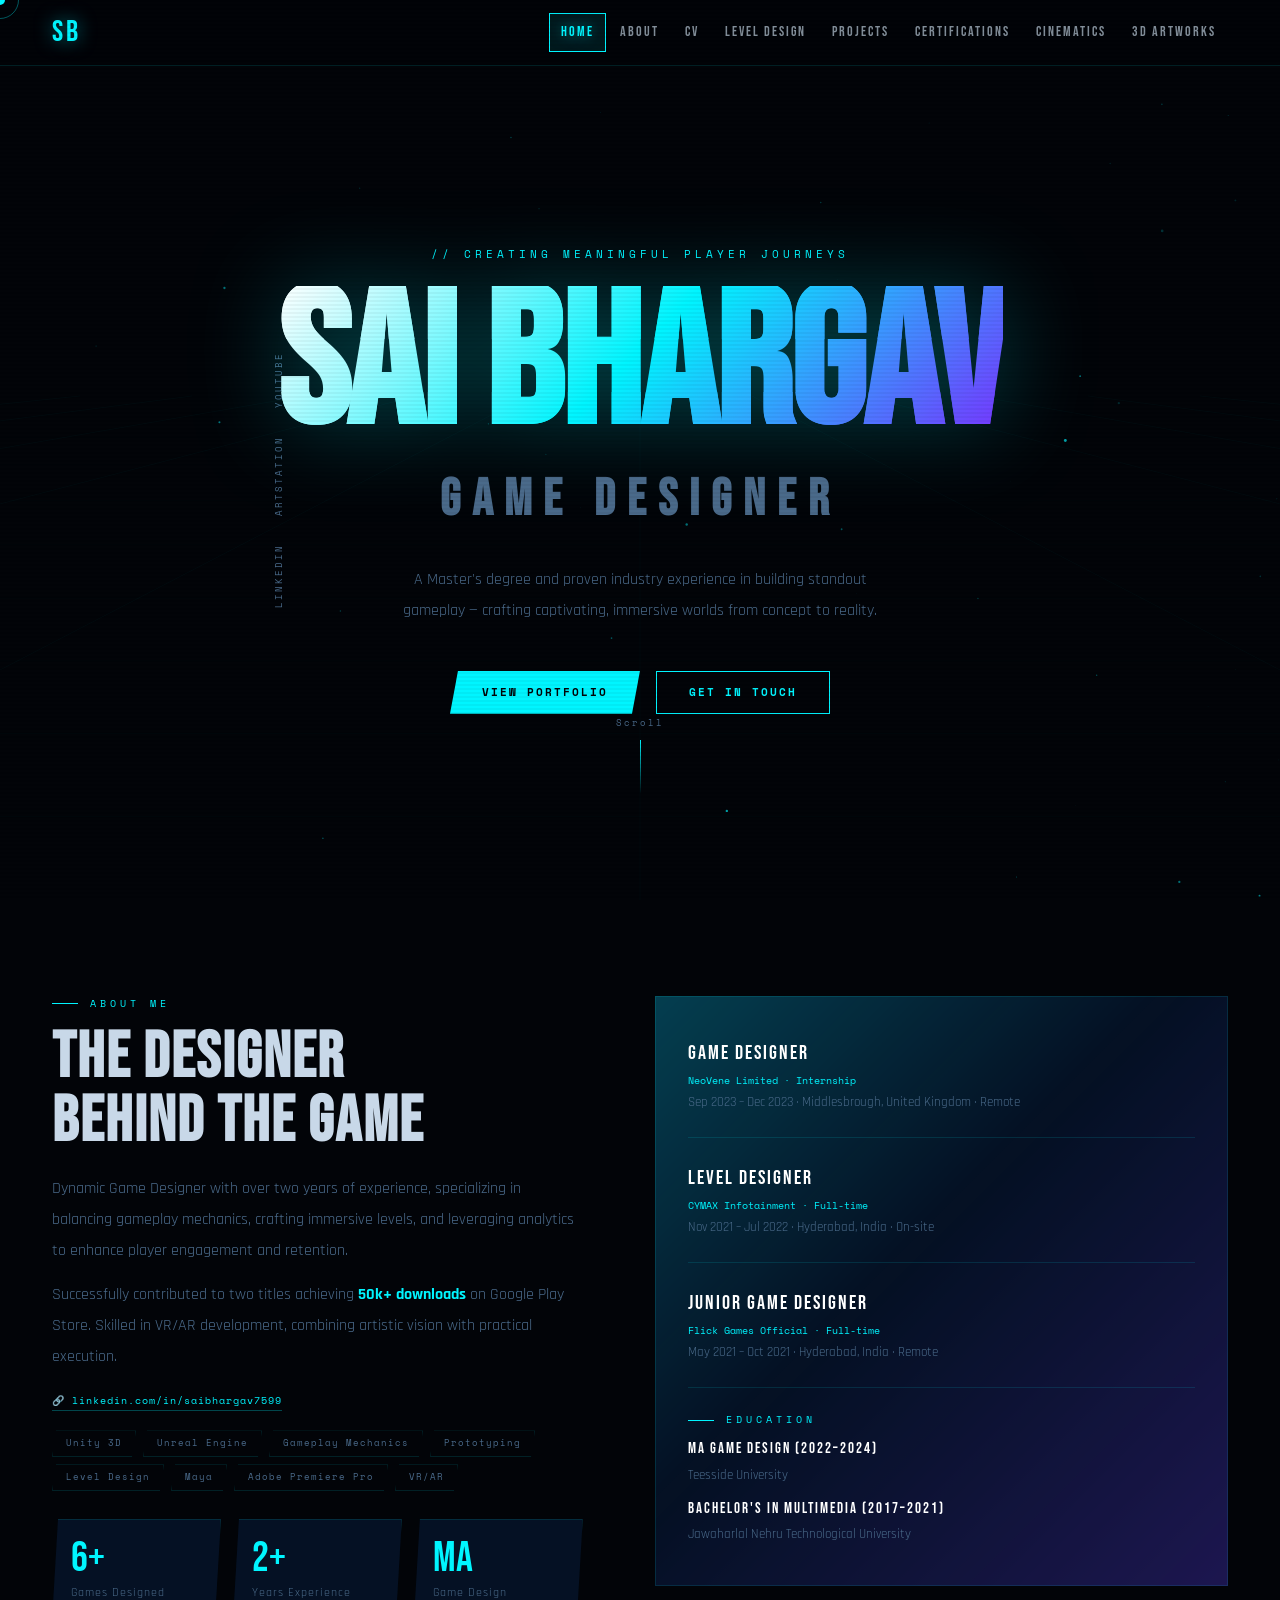
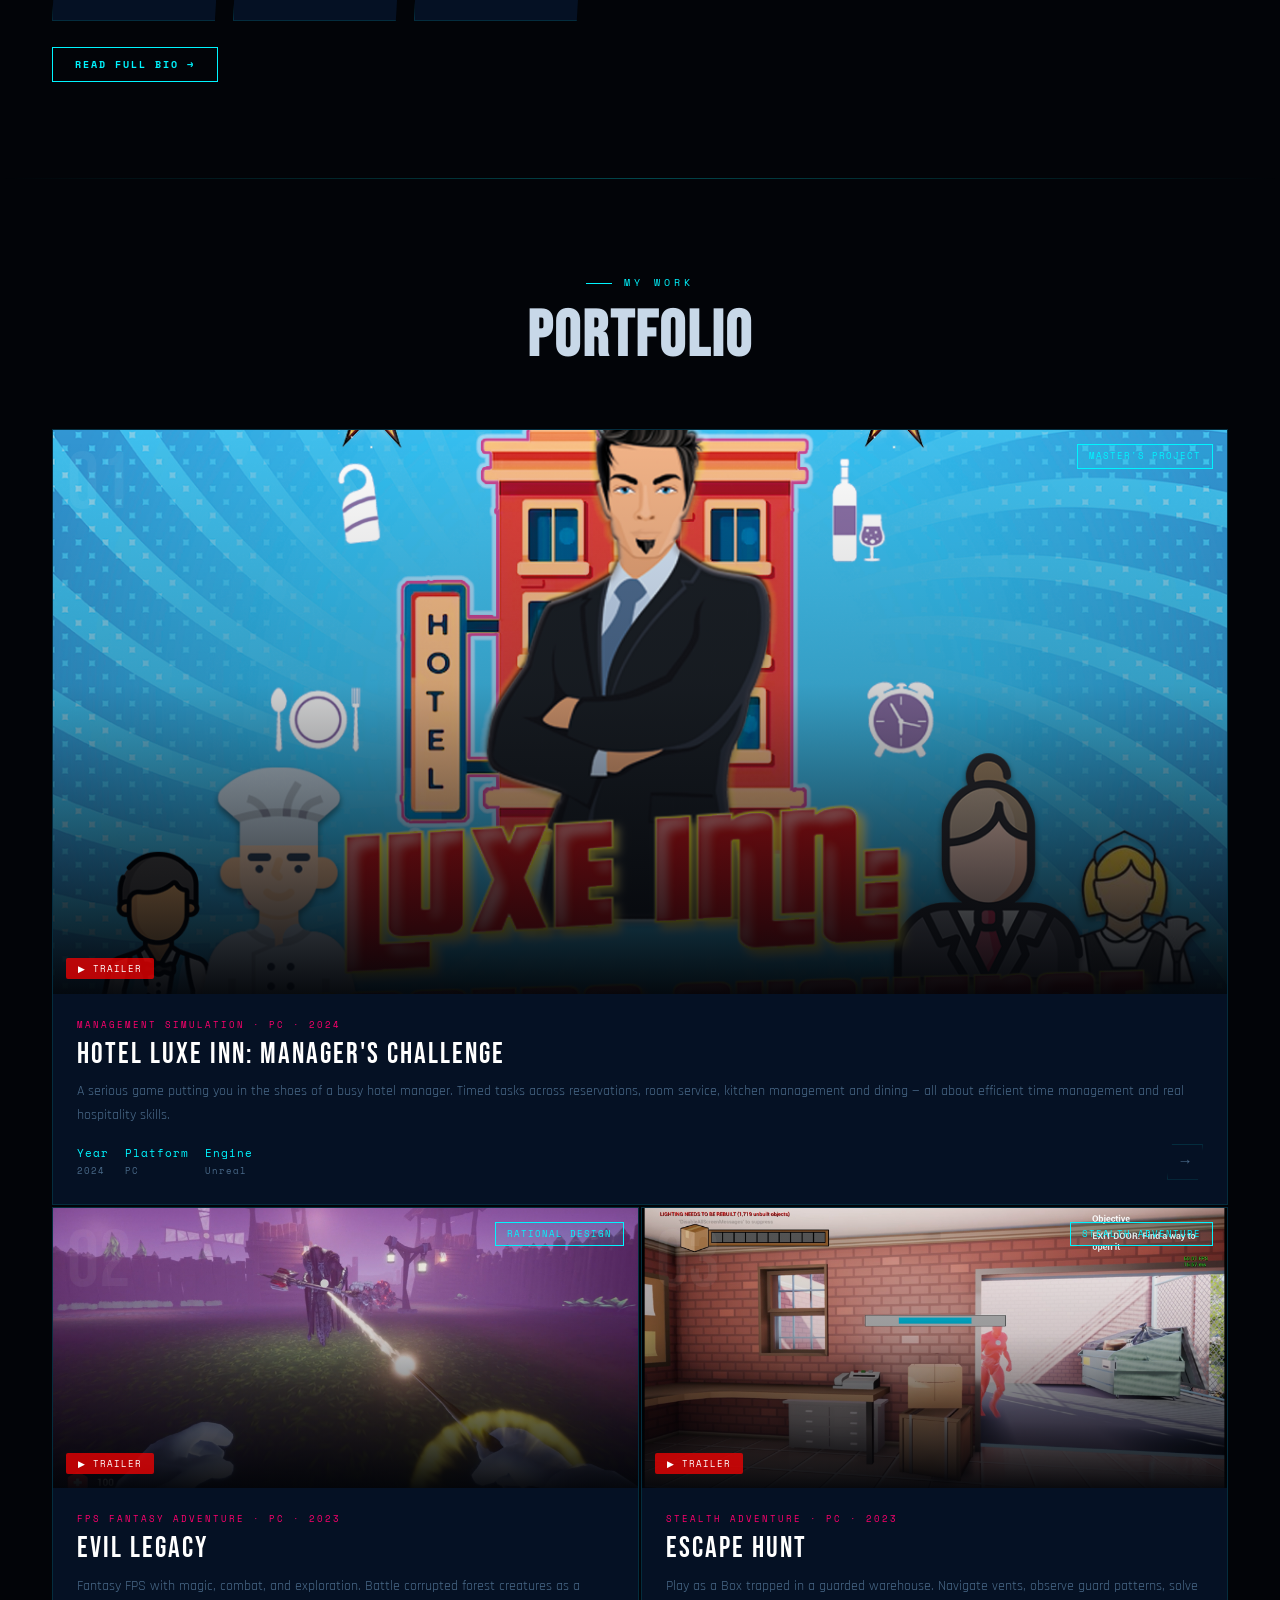
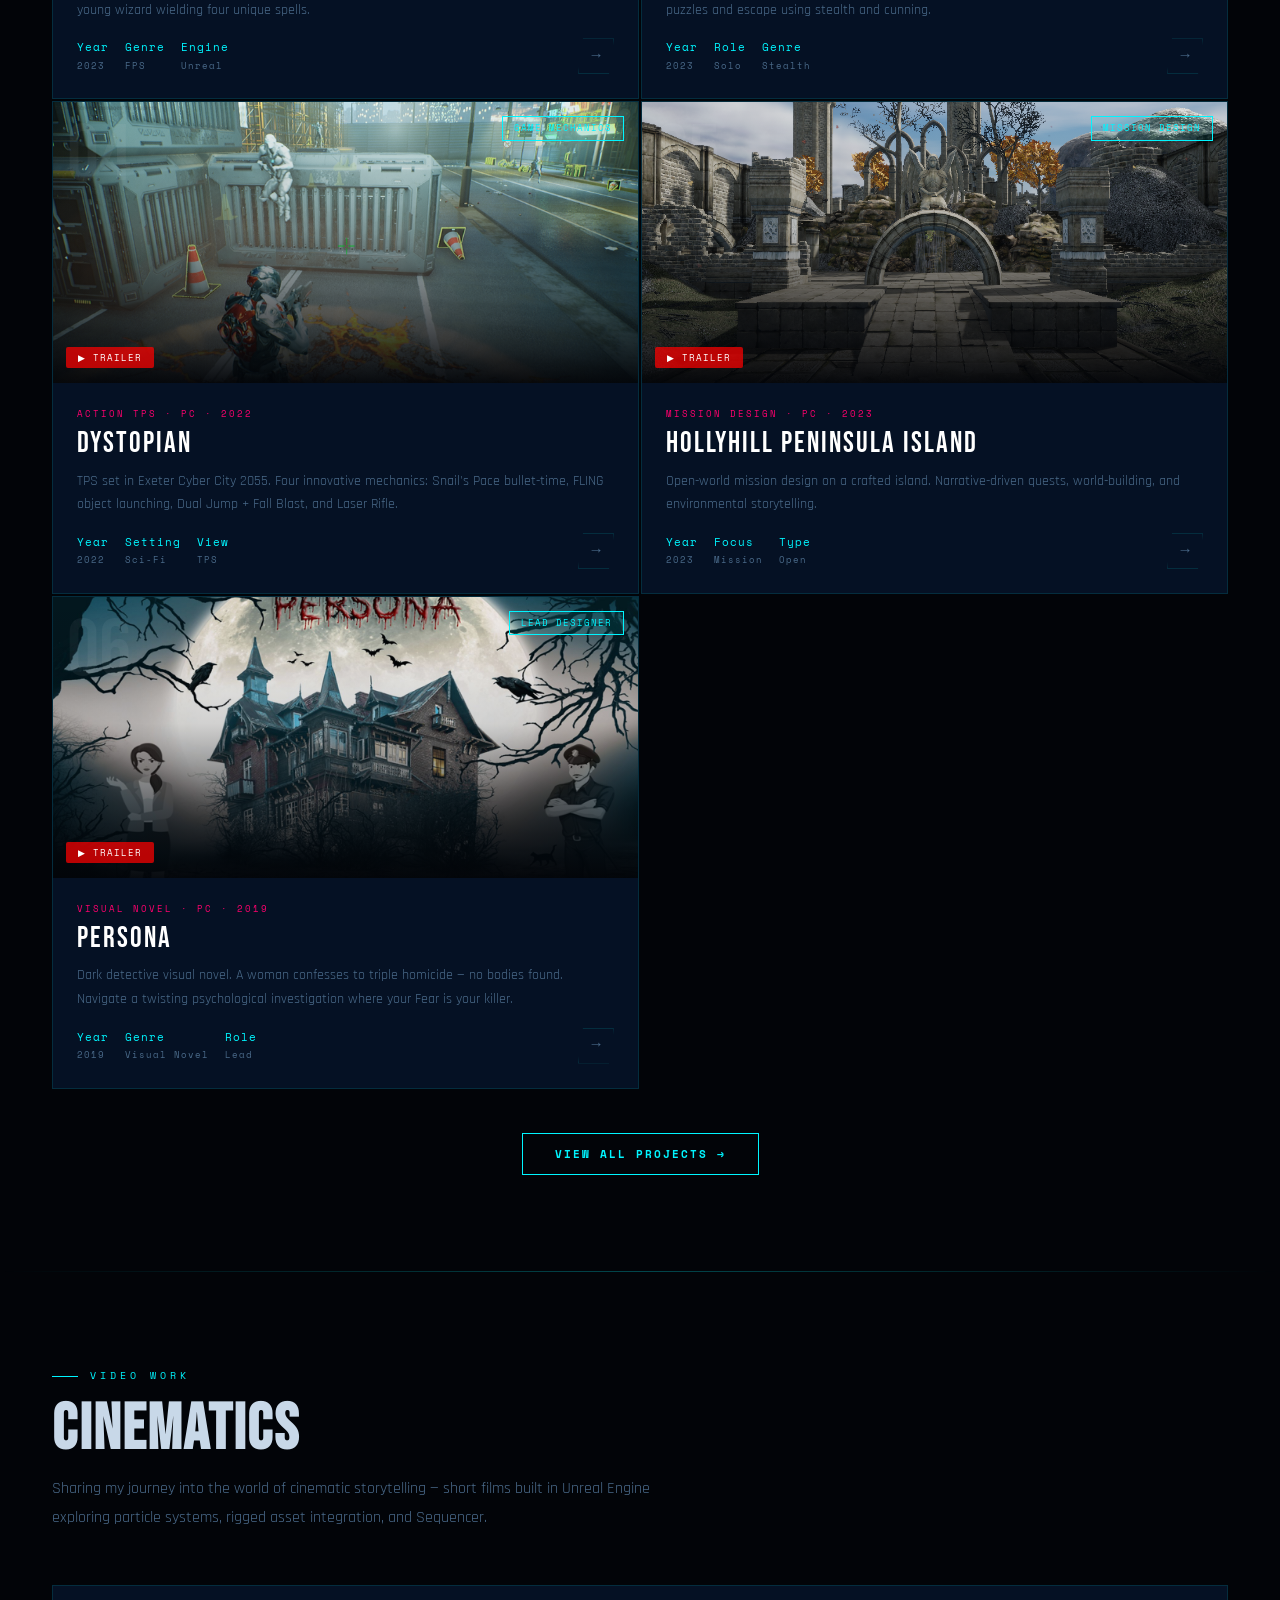
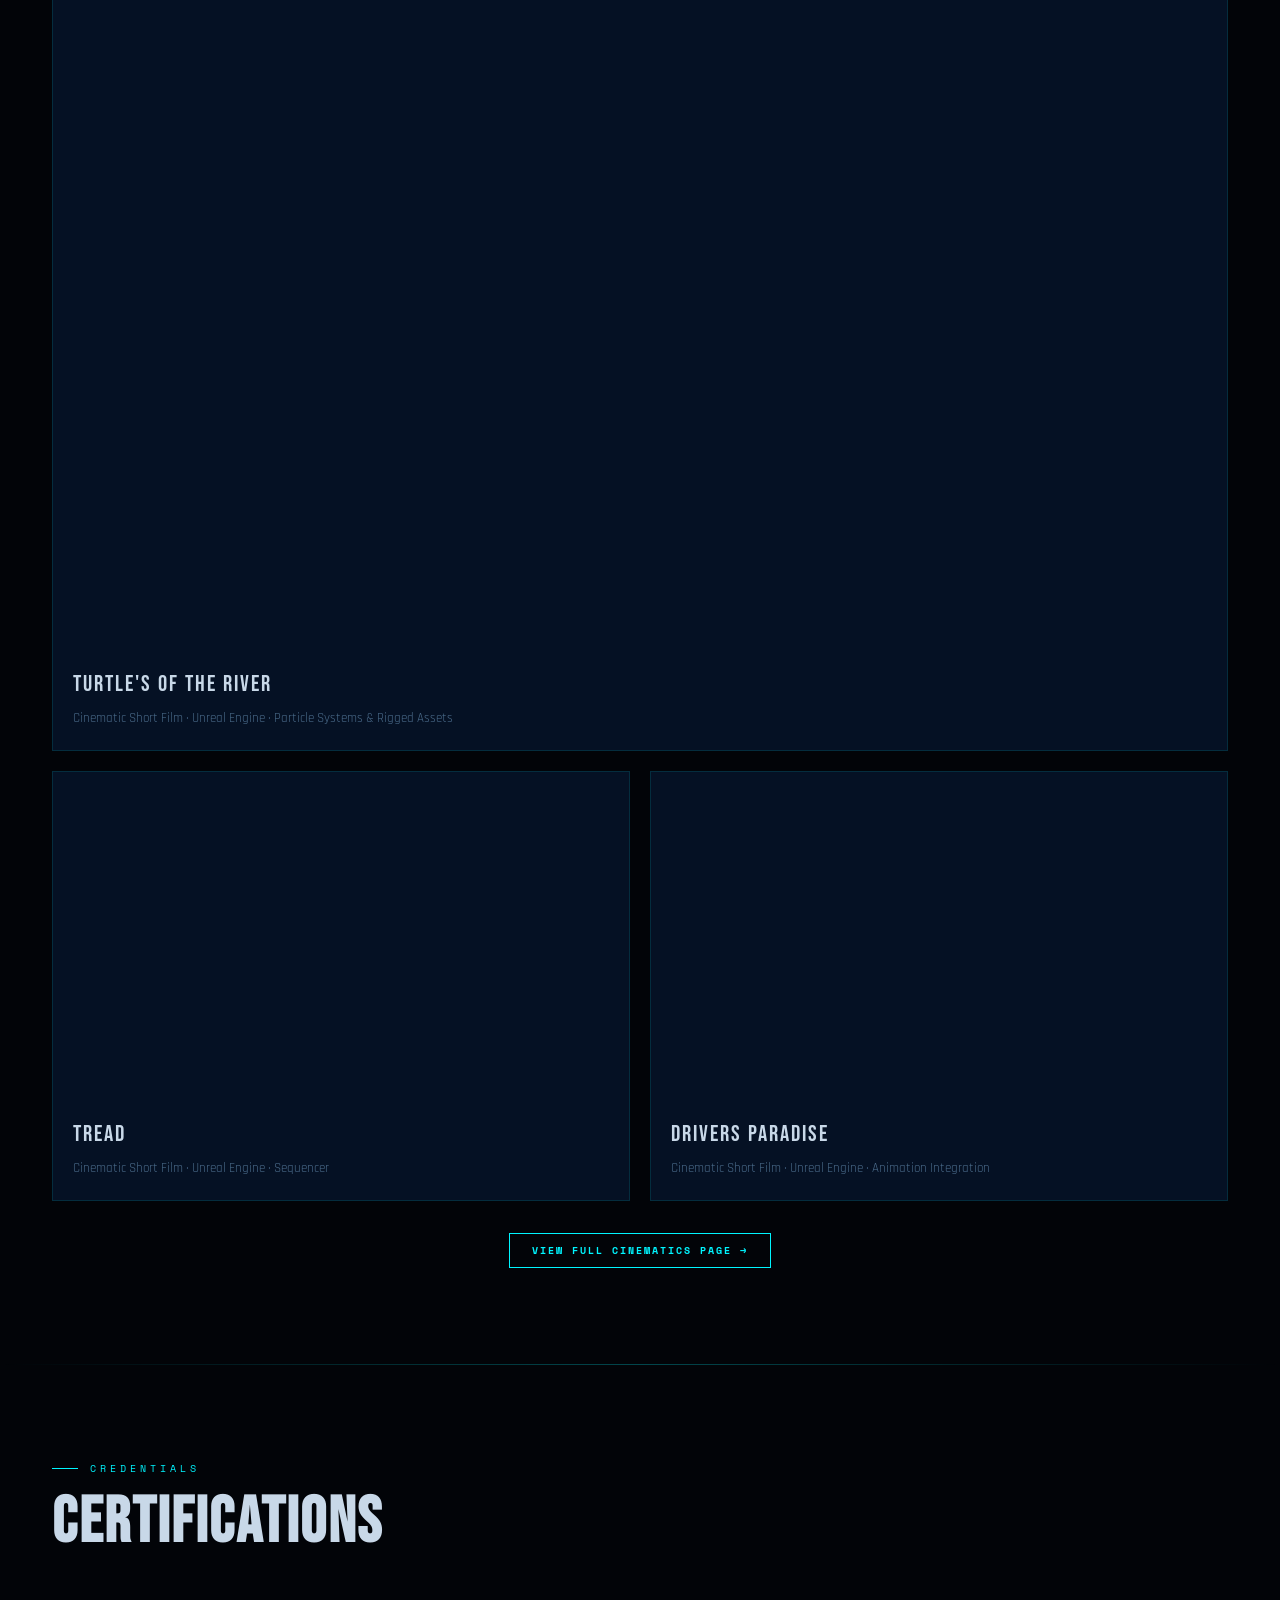
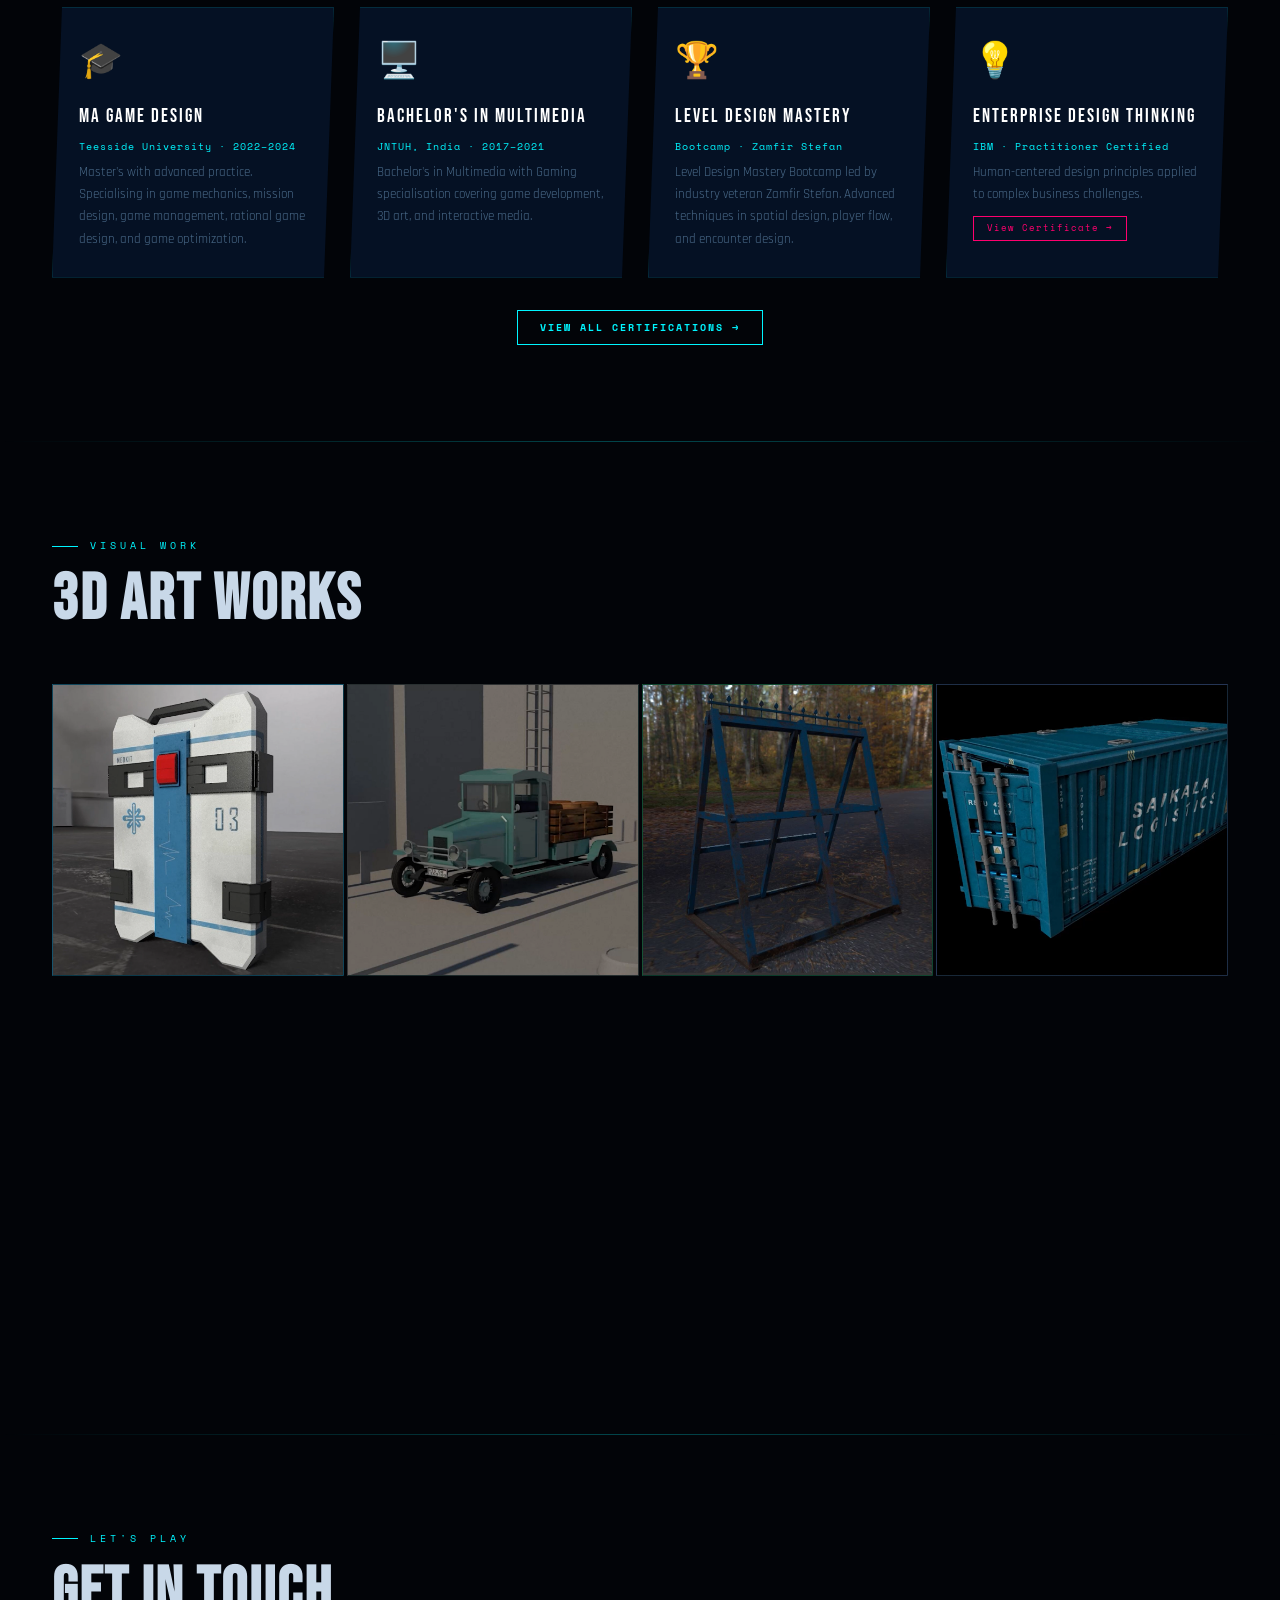
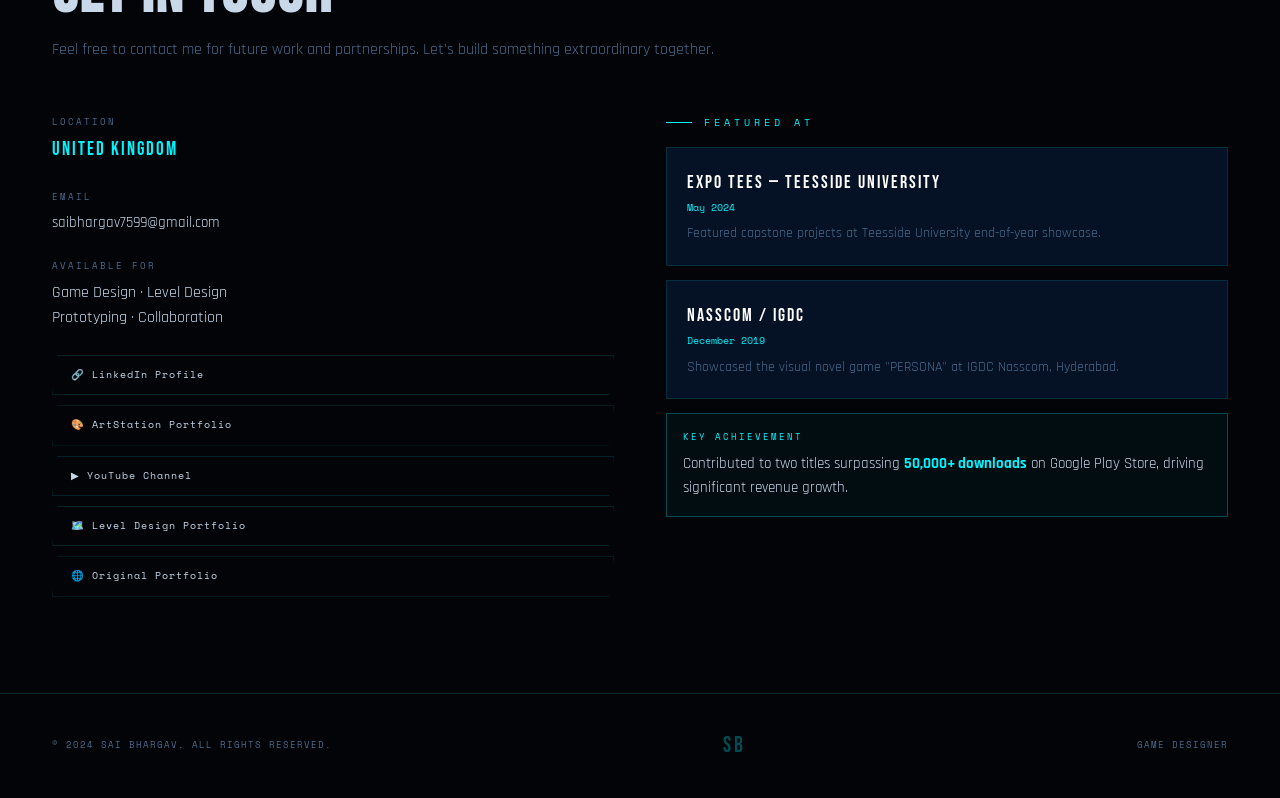
==== commit 91be3098: "Update index.html" ====
--- a/index.html
+++ b/index.html
@@ -630,4 +630,4 @@
 document.addEventListener('keydown',e=>{if(e.key==='Escape')closeM();});
 </script>
 </body>
-</html>+</html>
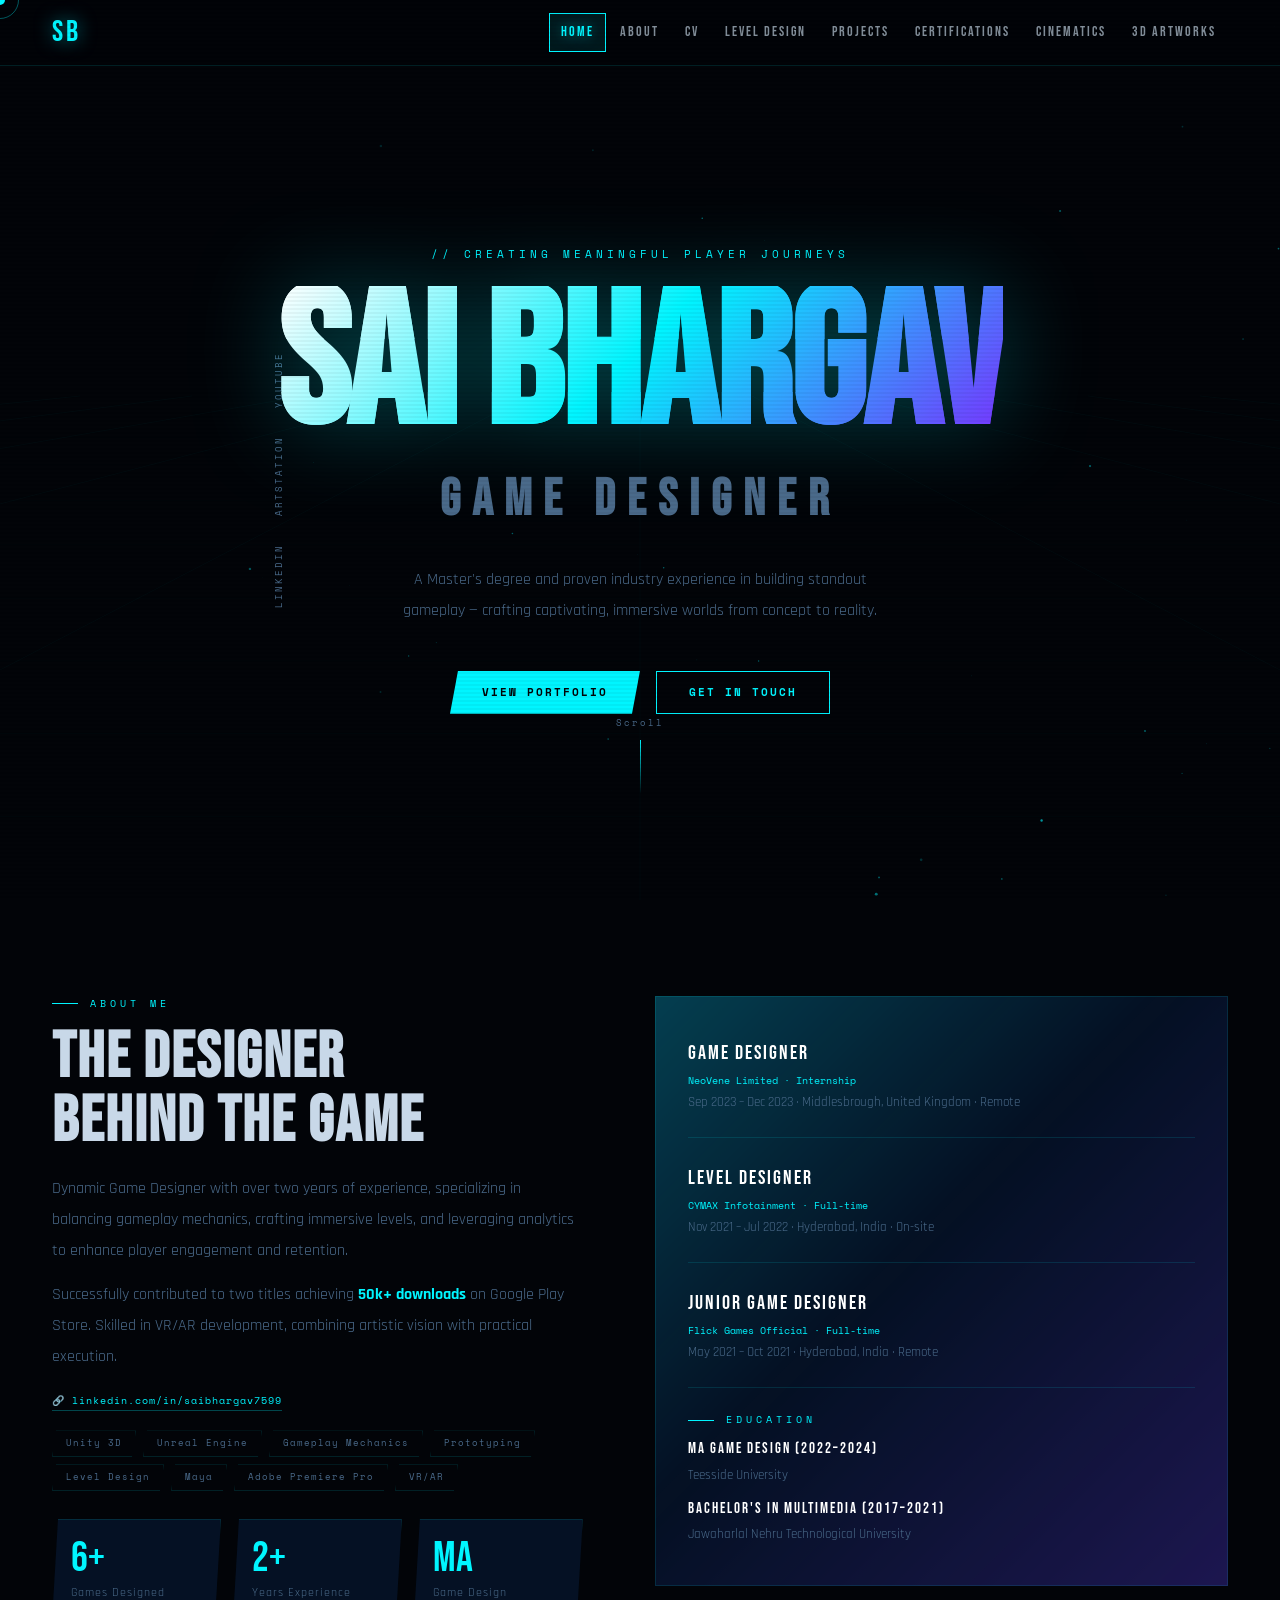
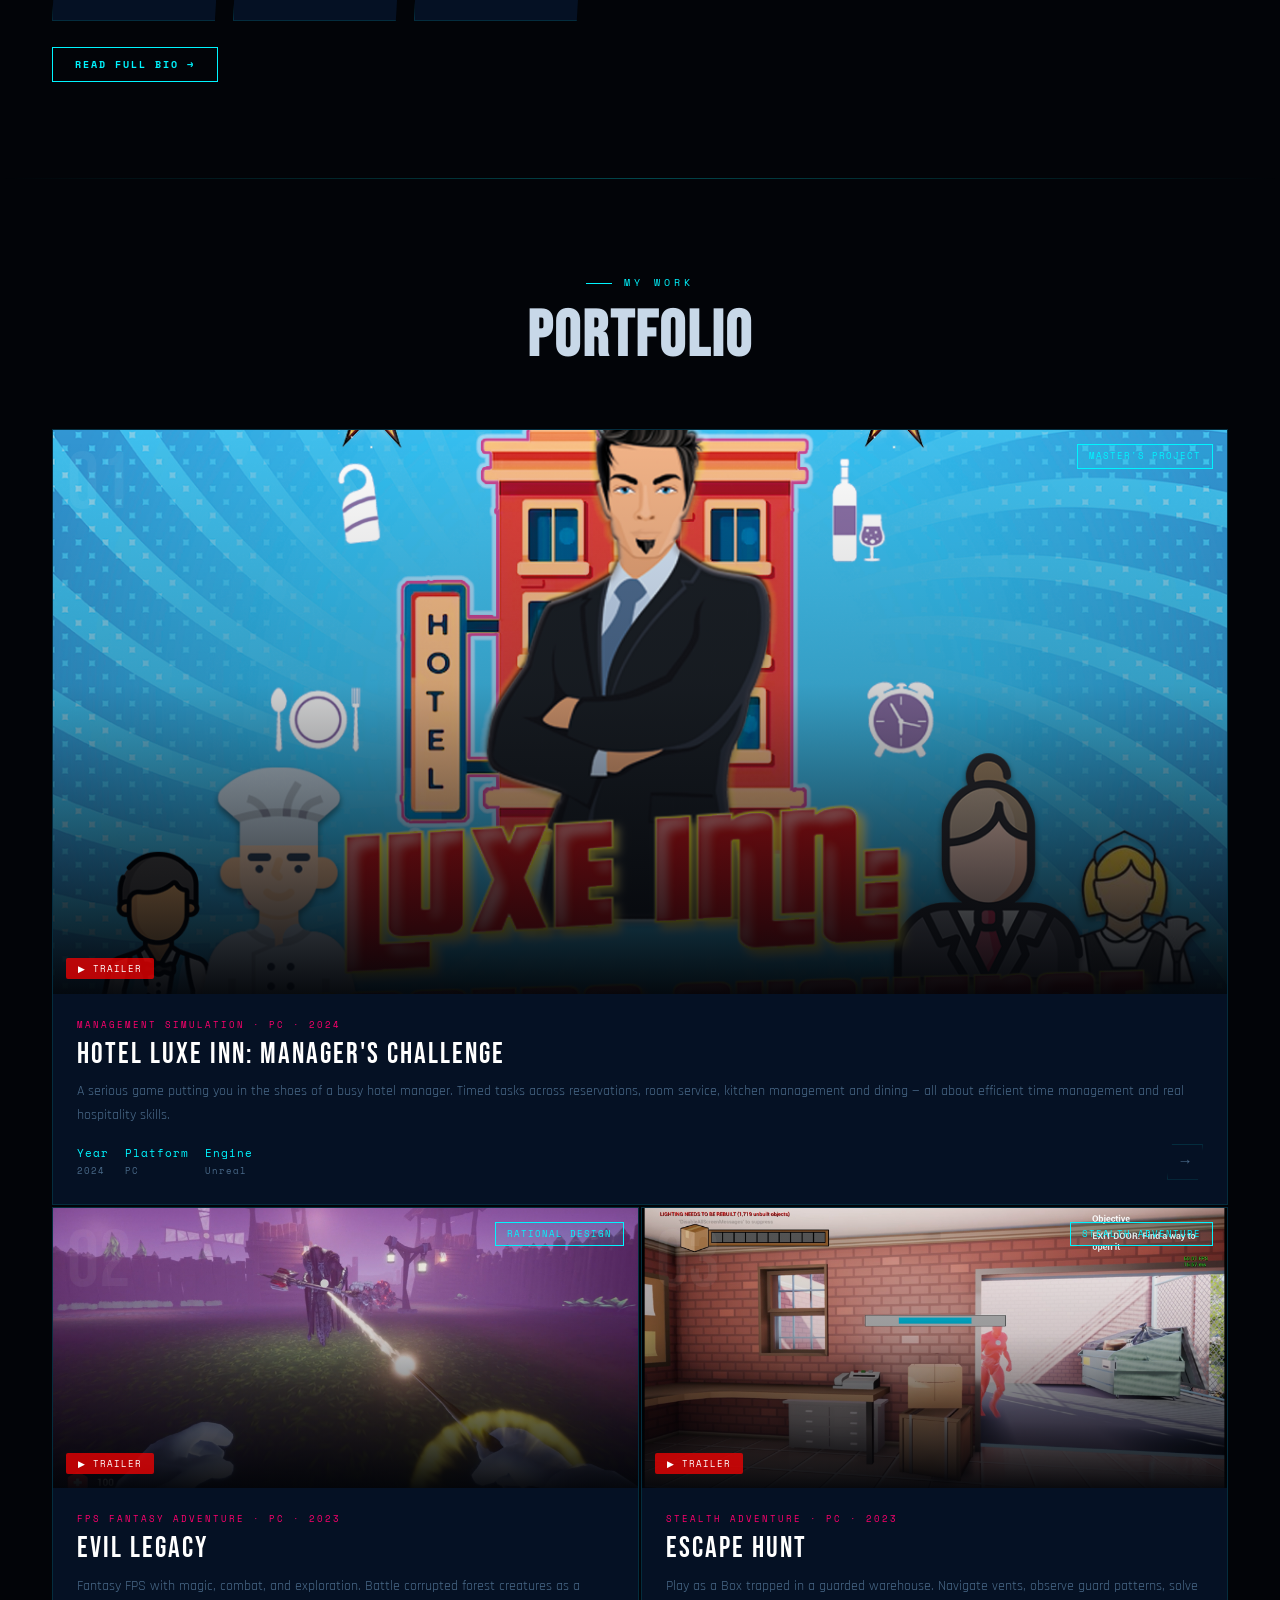
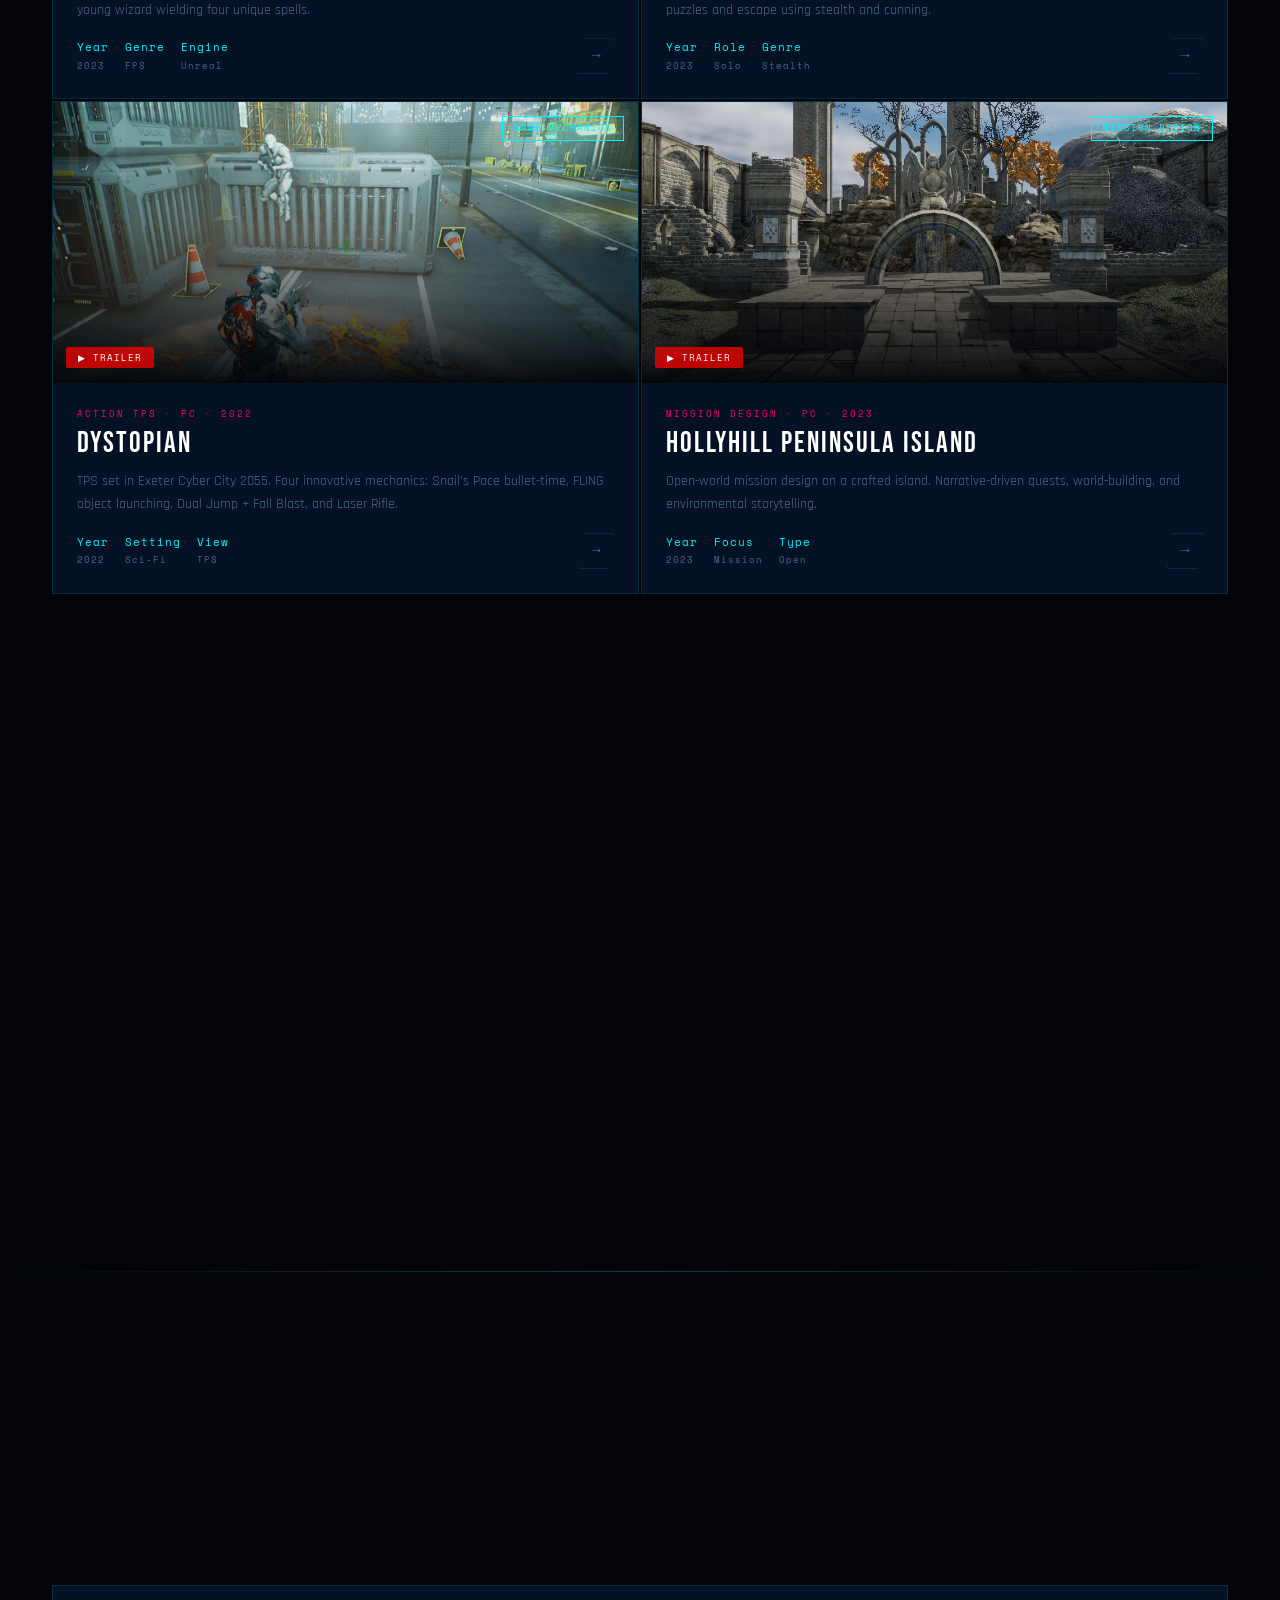
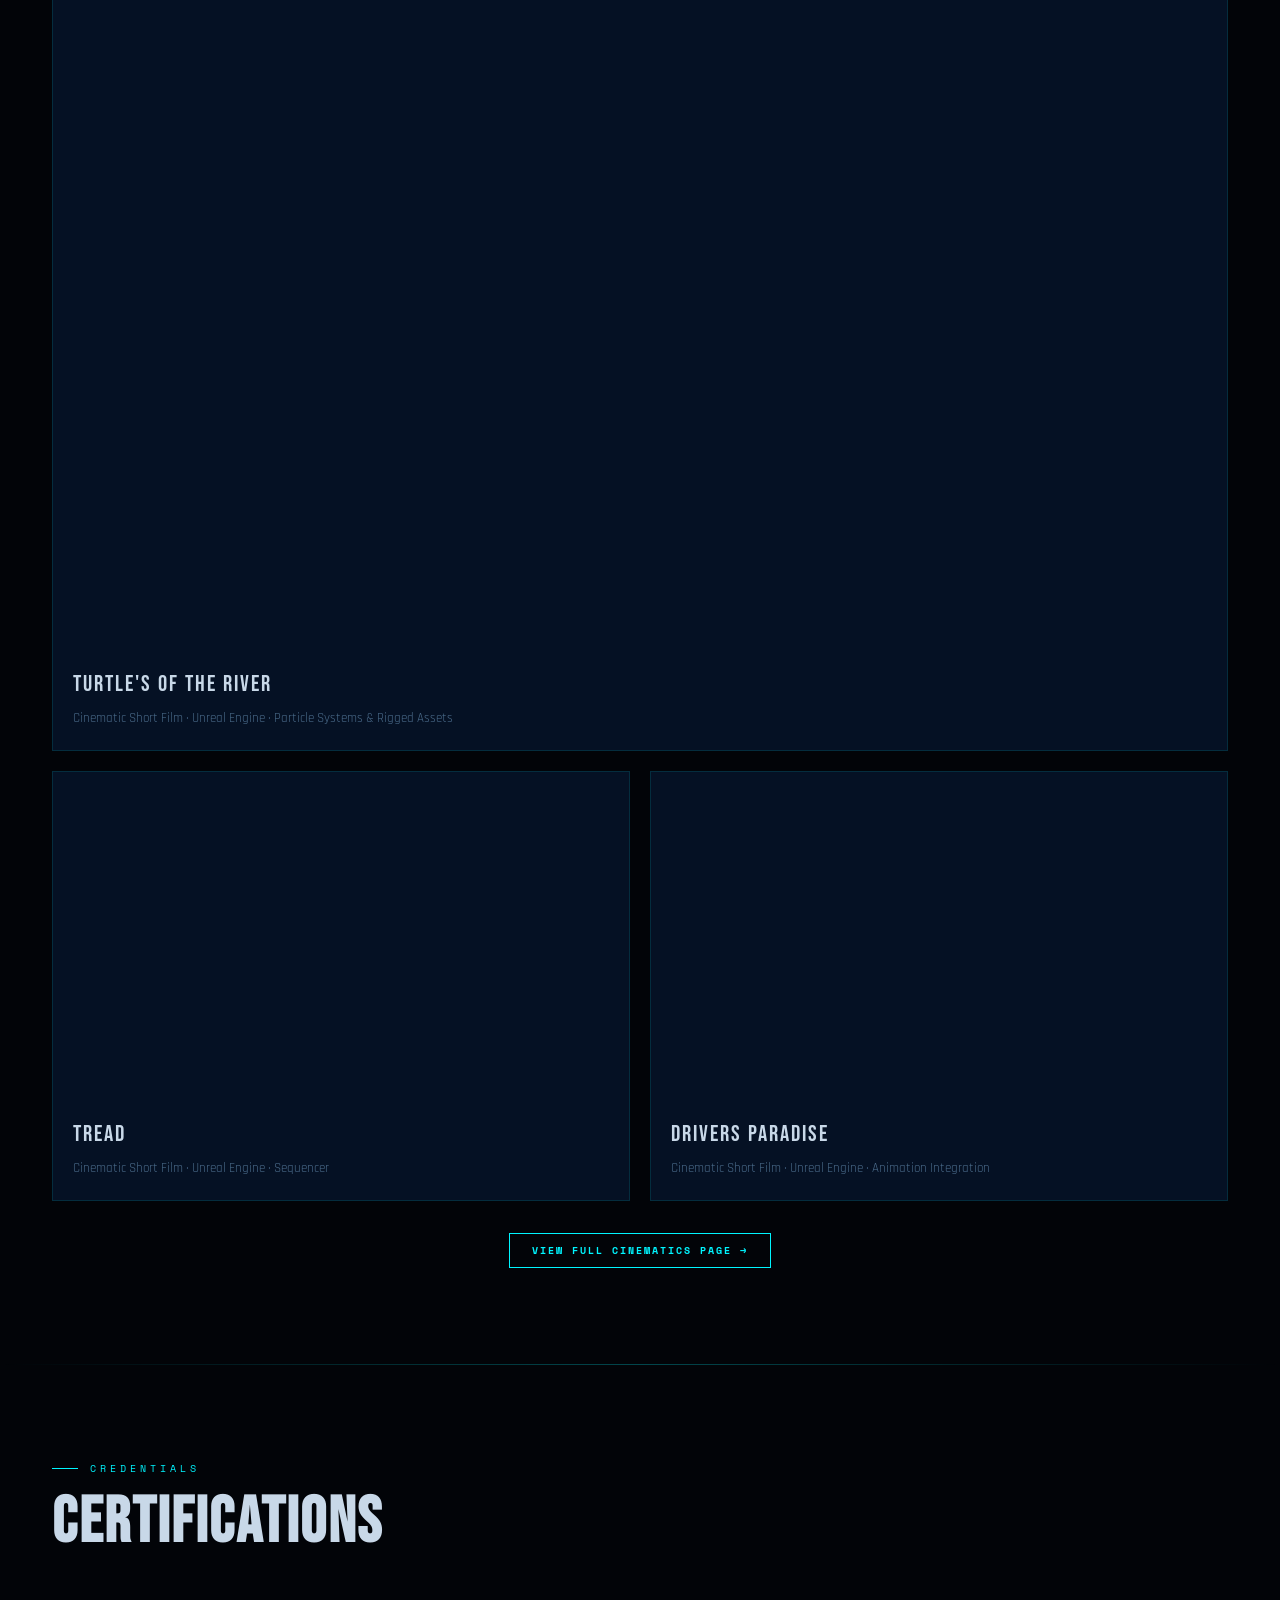
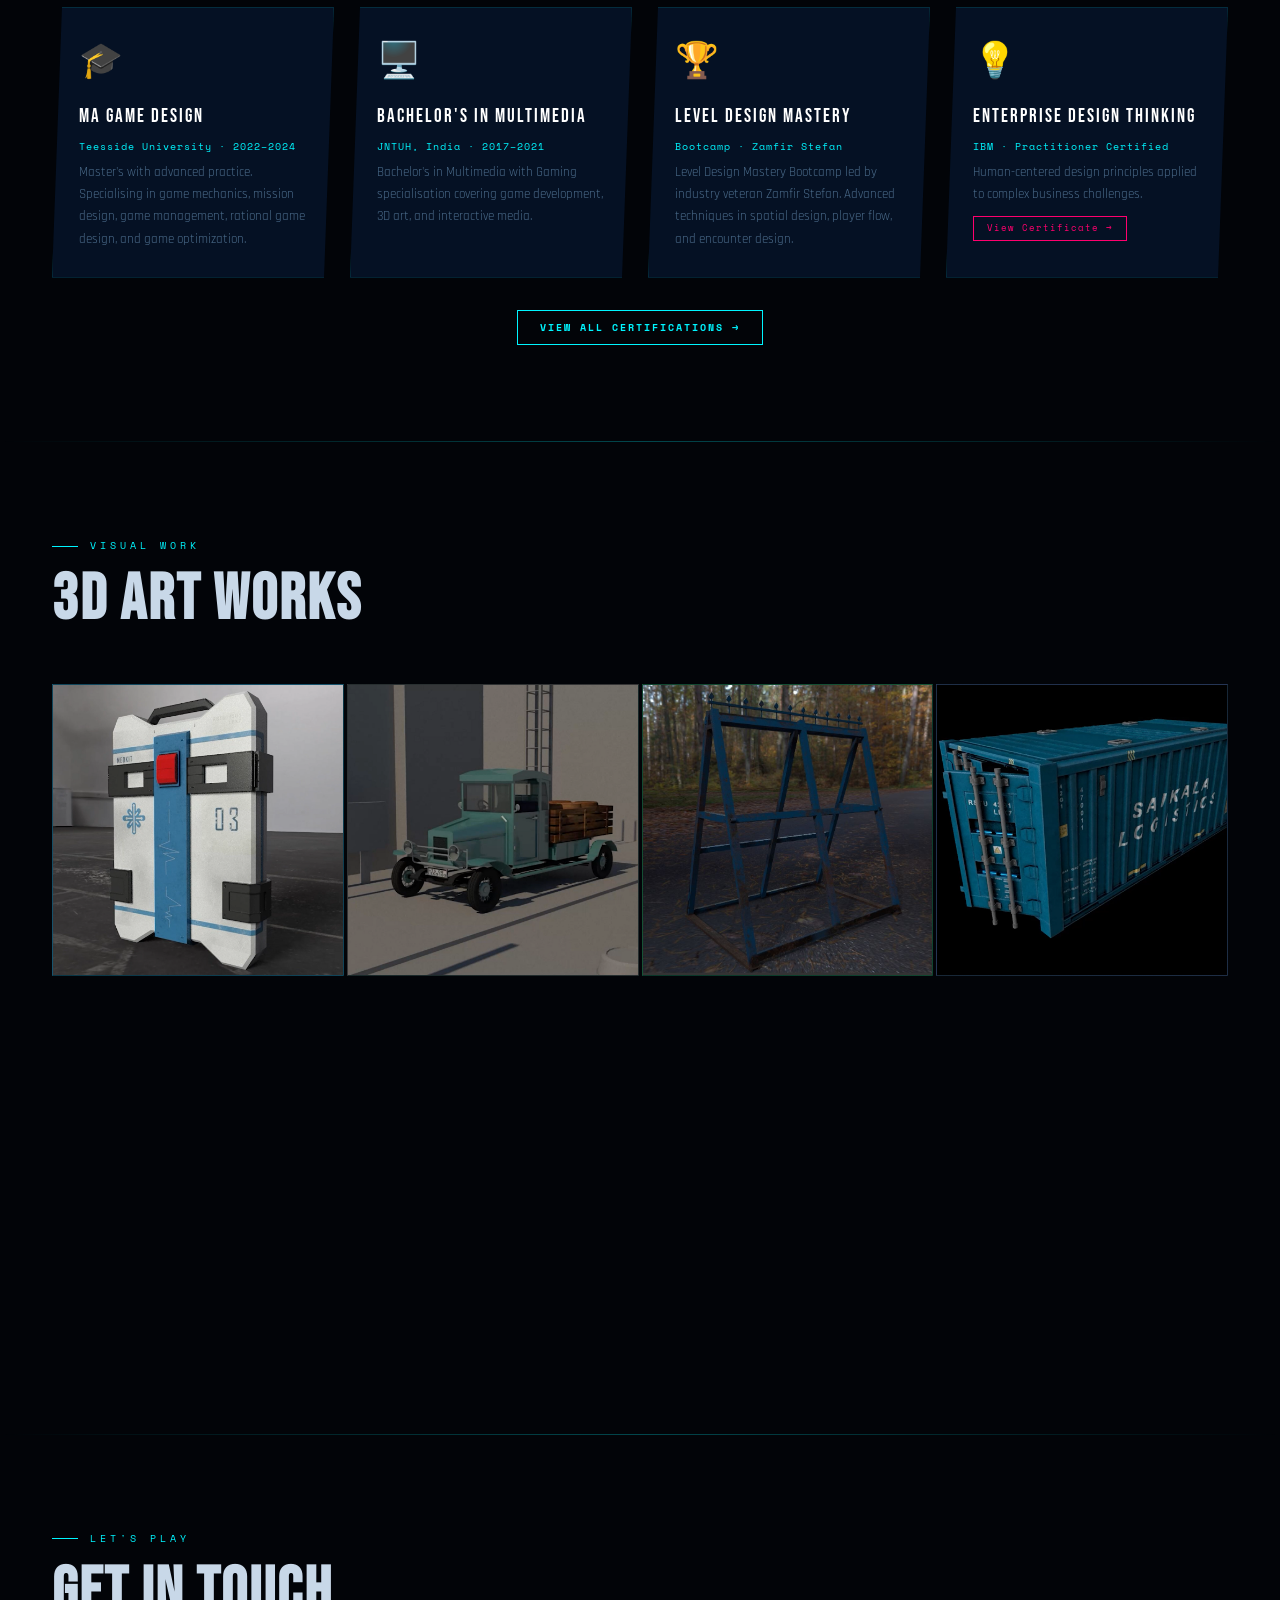
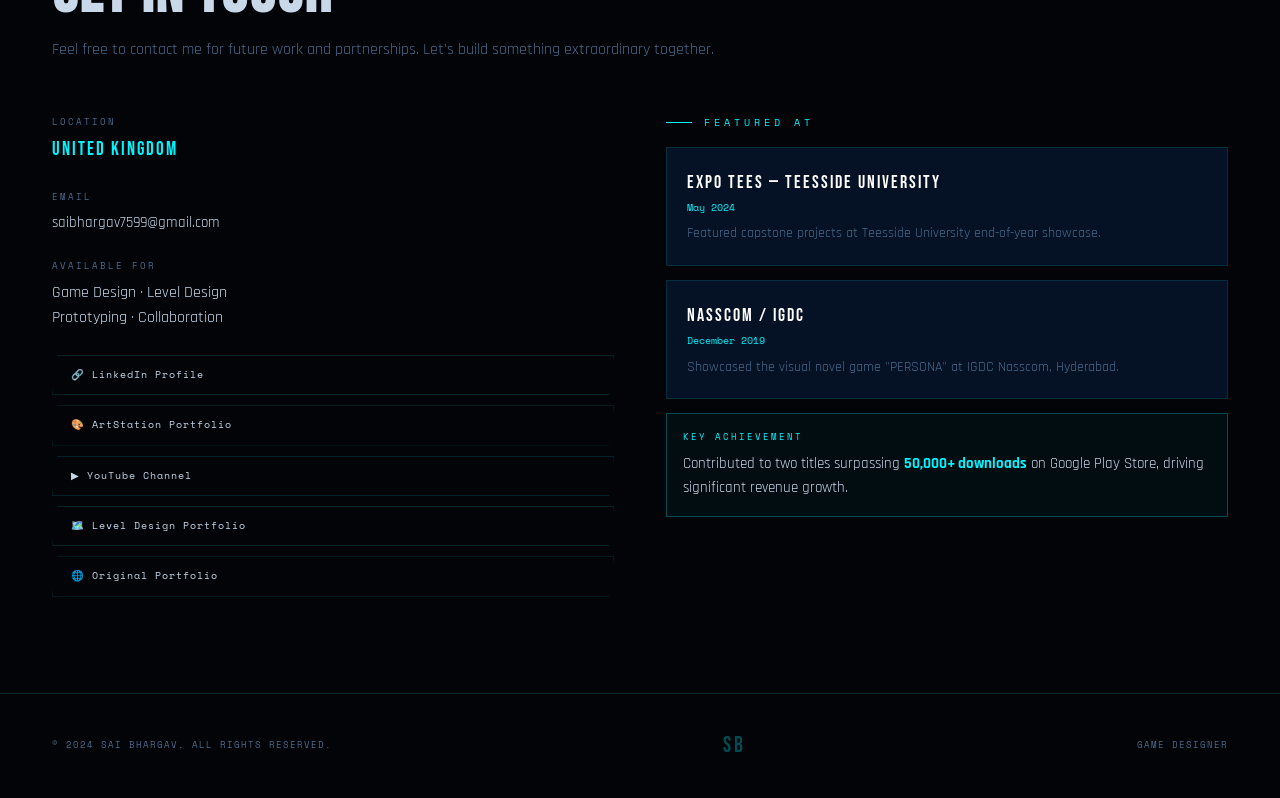
==== commit 72833f82: "Update index.html" ====
--- a/index.html
+++ b/index.html
@@ -191,7 +191,7 @@
 
 <main>
 
-<!-- ═══ HERO ═══ -->
+<!-- HERO -->
 <section id="home" class="s">
   <div class="hero-inner">
     <div class="hero-soc">
@@ -211,7 +211,7 @@
   </div>
 </section>
 
-<!-- ═══ ABOUT ═══ -->
+<!-- ABOUT -->
 <section id="about" class="s">
   <div class="wrap">
     <div class="inner">
@@ -240,7 +240,7 @@
           <a href="pages/about.html" class="btn btn-g btn-sm">Read Full Bio →</a>
         </div>
       </div>
-       <!-- 3D tilt card -->
+      <!-- 3D tilt card -->
       <div class="rev-r d2">
         <div class="exp-card" id="expc">
           <div class="exp-card-inner" id="expi">
@@ -265,7 +265,6 @@
               <div class="exp-per" style="margin-bottom:11px">Teesside University</div>
               <div class="exp-role" style="font-size:.96rem;margin-bottom:3px">Bachelor's in Multimedia (2017–2021)</div>
               <div class="exp-per">Jawaharlal Nehru Technological University</div>
-
             </div>
           </div>
         </div>
@@ -276,7 +275,7 @@
 
 <div class="divider s"></div>
 
-<!-- ═══ PORTFOLIO ═══ -->
+<!-- PORTFOLIO -->
 <section id="portfolio" class="s">
   <div class="wrap">
     <div class="ph rev">
@@ -402,7 +401,7 @@
 
 <div class="divider s"></div>
 
-<!-- ═══ CINEMATICS ═══ -->
+<!-- CINEMATICS -->
 <section id="cinematics" class="s">
   <div class="wrap">
     <div class="rev">
@@ -430,7 +429,7 @@
 
 <div class="divider s"></div>
 
-<!-- ═══ CERTIFICATIONS ═══ -->
+<!-- CERTIFICATIONS -->
 <section id="certifications" class="s">
   <div class="wrap">
     <div class="rev"><div class="sec-label">Credentials</div><h2 class="sec-title">CERTIFICATIONS</h2></div>
@@ -467,7 +466,7 @@
 
 <div class="divider s"></div>
 
-<!-- ═══ 3D ART ═══ -->
+<!-- 3D ART -->
 <section id="art" class="s">
   <div class="wrap">
     <div class="rev"><div class="sec-label">Visual Work</div><h2 class="sec-title">3D ART WORKS</h2></div>
@@ -490,7 +489,7 @@
 
 <div class="divider s"></div>
 
-<!-- ═══ CONTACT ═══ -->
+<!-- CONTACT -->
 <section id="contact" class="s">
   <div class="wrap">
     <div class="rev">
@@ -577,24 +576,24 @@
     mechs:[{i:'⏱️',n:'TIME MANAGEMENT',d:'Prioritize and juggle multiple hotel tasks simultaneously with real-time deadlines.'},{i:'🏨',n:'MULTI-DEPARTMENT',d:'Manage reservations, room service, kitchen operations, and dining as interconnected systems.'},{i:'📊',n:'EDUCATIONAL FEEDBACK',d:'Real-time performance scoring teaches efficient hotel management principles.'}],
     links:[{l:'▶ Gameplay Video',h:'https://youtu.be/xCHTsjbmJTY'},{l:'⬇ Download Build',h:'https://drive.google.com/file/d/1gxt_WkotQk0s4rO7OJoQ0ZQs16-QeoB2/view'},{l:'📄 PDF',h:'https://drive.google.com/file/d/1cCnpSW-y58CAdkyc66Zq5skm8AUJRFPB/view'},{l:'📖 Full Case Study',h:'pages/projects.html'}]},
   evil:{tag:'FPS Fantasy Adventure',title:'EVIL LEGACY',role:'// Course Project: Rational Design',year:'2023',platform:'PC',engine:'Unreal',img:'pages/Evillegacy.png',
-    desc:"A fantasy action-adventure FPS with magic, combat, and exploration through a mystical forest. Play as a young wizard battling corrupted creatures left behind by the dark wizard Zephyrus, using four unique spells..",
-    mechs:[{i:'⚡',n:'DIFFINDO(LIGHTNING)',d:'Causes lightning bolts to strike enemies, dealing constant damage over time.'},{i:'🛡️',n:'PROTEGO',d:'Creates a temporary shield blocking enemy attacks with limited duration.'},{i:'❄️',n:'IMPEDIMENTA',d:'Freezes enemies while dealing damage, making them easier to defeat.'},{i:'🔥',n:'AVADA KEDAVRA (FIREBALL)',d:'Unleashes a powerful fireball dealing heavy damage — the most devastating spell.'}],
+    desc:"A fantasy action-adventure FPS with magic, combat, and exploration through a mystical forest. Play as a young wizard battling corrupted creatures left behind by the dark wizard Zephyrus, using four unique spells.",
+    mechs:[{i:'⚡',n:'DIFFINDO (LIGHTNING)',d:'Causes lightning bolts to strike enemies, dealing constant damage over time.'},{i:'🛡️',n:'PROTEGO',d:'Creates a temporary shield blocking enemy attacks with limited duration.'},{i:'❄️',n:'IMPEDIMENTA',d:'Freezes enemies while dealing damage, making them easier to defeat.'},{i:'🔥',n:'AVADA KEDAVRA (FIREBALL)',d:'Unleashes a powerful fireball dealing heavy damage — the most devastating spell.'}],
     links:[{l:'▶ Gameplay Video',h:'https://youtu.be/Bc49S2FR3qk'},{l:'⬇ Download Build',h:'https://drive.google.com/file/d/1mZhXWIEAcjxdo7sylQUF38PTih2l43ry/view'},{l:'📄 PDF',h:'https://drive.google.com/file/d/1_dgZ5gs1giCE4TAaE5sad564O77vFCdE/view'},{l:'📖 Full Case Study',h:'pages/projects.html'}]},
   escape:{tag:'Stealth Adventure',title:'ESCAPE HUNT',role:'// Course Project: Solo Designer',year:'2023',platform:'PC',engine:'Unreal',img:'pages/Escapehunt.png',
-    desc:"Play as a Box trapped in a guarded warehouse. Navigate vents, observe guard patterns, solve puzzles and escape using stealth, wit, and cunning. Observe guard patterns and use agility to navigate vents and crates..",
-    mechs:[{i:'👁️',n:'GUARD PATTERNS OBSERVATION',d:'Study and memorize enemy patrol routes to find safe windows for movement.'},{i:'🔍',n:'CLUE DISCOVERY',d:'Uncover hidden clues that progressively unlock the escape path..'},{i:'🎭',n:'STEALTH NAVIGATION',d:'Use vents, crates, and cover to stay undetected and navigate through levels..'}],
+    desc:"Play as a Box trapped in a guarded warehouse. Navigate vents, observe guard patterns, solve puzzles and escape using stealth, wit, and cunning. Observe guard patterns and use agility to navigate vents and crates.",
+    mechs:[{i:'👁️',n:'GUARD PATTERNS OBSERVATION',d:'Study and memorize enemy patrol routes to find safe windows for movement.'},{i:'🔍',n:'CLUE DISCOVERY',d:'Uncover hidden clues that progressively unlock the escape path.'},{i:'🎭',n:'STEALTH NAVIGATION',d:'Use vents, crates, and cover to stay undetected and navigate through levels.'}],
     links:[{l:'▶ Gameplay Video',h:'https://youtu.be/lqwcb-ts59o4'},{l:'⬇ Download Build',h:'https://drive.google.com/file/d/1FJ2zDueHOUzt0yvAL3HygzUFwdICHxpe/view'},{l:'📄 PDF',h:'https://drive.google.com/file/d/1aFjG5gJZ_TiuN1Neq0DVqTeJdY-ZgVEf/view'},{l:'📖 Full Case Study',h:'pages/projects.html'}]},
   dystopian:{tag:'Action Third-Person Shooter',title:'DYSTOPIAN',role:'// Course Project: Game Mechanics',year:'2022',platform:'PC',engine:'Unreal',img:'pages/Dystopian.png',
     desc:"Set in Exeter Cyber City 2055, DYSTOPIAN puts you in the boots of Suhan — a military scientist defending his city against Iroria7X robots using a secret superpower suit. Four innovative mechanics push traditional shooter conventions.",
-    mechs:[{i:'🐌',n:"SNAIL'S PACE (BULLET TIME)",d:"Time slows when aiming at an enemy — inspired by Max Payne's Bullet Time."},{i:'🪃',n:'FLING (OBJECT LAUNCH)',d:'Pick up highlighted environment objects and launch them at enemies — inspired by Control's Launch.'},{i:'⬆️',n:'DUAL JUMP + FALL BLAST',d:'Double jump + blast radius on landing near enemies, sending them flying.'},{i:'🔫',n:'LASER RIFLE',d:'30-round precision weapon effective at long and medium range.'}],
+    mechs:[{i:'🐌',n:"SNAIL'S PACE (BULLET TIME)",d:"Time slows when aiming at an enemy — inspired by Max Payne's Bullet Time."},{i:'🪃',n:'FLING (OBJECT LAUNCH)',d:"Pick up highlighted environment objects and launch them at enemies — inspired by Control's Launch."},{i:'⬆️',n:'DUAL JUMP + FALL BLAST',d:'Double jump + blast radius on landing near enemies, sending them flying.'},{i:'🔫',n:'LASER RIFLE',d:'30-round precision weapon effective at long and medium range.'}],
     links:[{l:'▶ Gameplay Video',h:'https://youtu.be/FyTiHAGFq24'},{l:'⬇ Download Build',h:'https://drive.google.com/file/d/1RZvYpeBlXySbbnQ0K2I9rpiBKdAV6Mf_/view'},{l:'📄 PDF',h:'https://drive.google.com/file/d/1iH0n7Onz4sUQsB3bm7xy0FhqJpN5Pwxs/view'},{l:'📖 Full Case Study',h:'pages/projects.html'}]},
   hollyhill:{tag:'Mission Design',title:'HOLLYHILL PENINSULA ISLAND',role:'// Course Project: Mission Design',year:'2023',platform:'PC',engine:'Unreal',img:'pages/Missiondesign.png',
-    desc:"A mission‑driven design project set on a uniquely crafted peninsula island, built to showcase narrative‑focused gameplay. The experience blends structured quests, environmental storytelling, and world‑building to guide players through a cohesive, story‑rich journey.",
-    mechs:[{i:'🗺️',n:'MISSION FLOW DESIGN',d:'Quest chains that escalate in complexity and emotional resonance..'},{i:'🌍',n:'ENVIRONMENTAL STORYTELLING',d:'The island communicates history and danger through thoughtful layout.'},{i:'⚖️',n:'PACING & DIFFICULTY CURVE',d:'Carefully balanced challenge escalation from start to finish..'}],
+    desc:"A mission-driven design project set on a uniquely crafted peninsula island, built to showcase narrative-focused gameplay. The experience blends structured quests, environmental storytelling, and world-building to guide players through a cohesive, story-rich journey.",
+    mechs:[{i:'🗺️',n:'MISSION FLOW DESIGN',d:'Quest chains that escalate in complexity and emotional resonance.'},{i:'🌍',n:'ENVIRONMENTAL STORYTELLING',d:'The island communicates history and danger through thoughtful layout.'},{i:'⚖️',n:'PACING & DIFFICULTY CURVE',d:'Carefully balanced challenge escalation from start to finish.'}],
     links:[{l:'▶ Gameplay Video',h:'https://youtu.be/CTgqu1qcPm8'},{l:'⬇ Download Build',h:'https://drive.google.com/file/d/19kRduzNoeP3HkQ5Go0-bJIzyJyW86dBL/view'},{l:'📖 Full Case Study',h:'pages/projects.html'}]},
   persona:{tag:'Visual Novel',title:'PERSONA',role:'// Lead Designer',year:'2019',platform:'PC',engine:"Ren'Py",img:'pages/Persona.png',
     desc:"A dark psychological detective visual novel. A woman confesses to triple homicide — no bodies found. Navigate a twisting investigation: is she deranged or a cunning criminal? Your intelligence determines your outcome. Your Fear is your killer.",
-    mechs:[{i:'🔎',n:'INVESTIGATION CHOICES',d:'Player decisions during interrogation shape the narrative path and ending.'},{i:'🧠',n:'PSYCHOLOGICAL PROFILING',d:"Analyze the suspect's behavior and emotional cues to build a case."},{i:'😨',n:'FEAR MECHANIC',d:'The player's in-game fear state affects available dialogue options and story branches.'}],
+    mechs:[{i:'🔎',n:'INVESTIGATION CHOICES',d:'Player decisions during interrogation shape the narrative path and ending.'},{i:'🧠',n:'PSYCHOLOGICAL PROFILING',d:"Analyze the suspect's behavior and emotional cues to build a case."},{i:'😨',n:'FEAR MECHANIC',d:"The player's in-game fear state affects available dialogue options and story branches."}],
     links:[{l:'▶ Gameplay Video',h:'https://youtu.be/4iclQtB6GZg'},{l:'⬇ Download Build',h:'https://drive.google.com/file/d/1B21E-yNMJtBQ2Qxxz-hWE811SlbaYS1s/view'},{l:'📊 Presentation',h:'https://docs.google.com/presentation/d/1FkqoJvK-2WcipXxYPn1XWfpDjjqsPriM/edit'},{l:'📖 Full Case Study',h:'pages/projects.html'}]}
 };
 
@@ -611,16 +610,13 @@
   document.getElementById('mlnks').innerHTML=d.links.map(l=>`<a href="${l.h}" ${l.h.startsWith('pages')?'':'target="_blank"'} class="btn btn-g btn-sm">${l.l}</a>`).join('');
   document.getElementById('mov').classList.add('open');
   document.body.classList.add('locked');
-  /* push a history state so back button closes modal instead of leaving page */
   history.pushState({modal:true},'','#modal');
 }
 function closeM(){
   document.getElementById('mov').classList.remove('open');
   document.body.classList.remove('locked');
-  /* clean up the hash without triggering another popstate */
   if(location.hash==='#modal') history.replaceState(null,'',location.pathname+location.search);
 }
-/* back button closes modal */
 window.addEventListener('popstate',function(e){
   if(document.getElementById('mov').classList.contains('open')){
     document.getElementById('mov').classList.remove('open');
